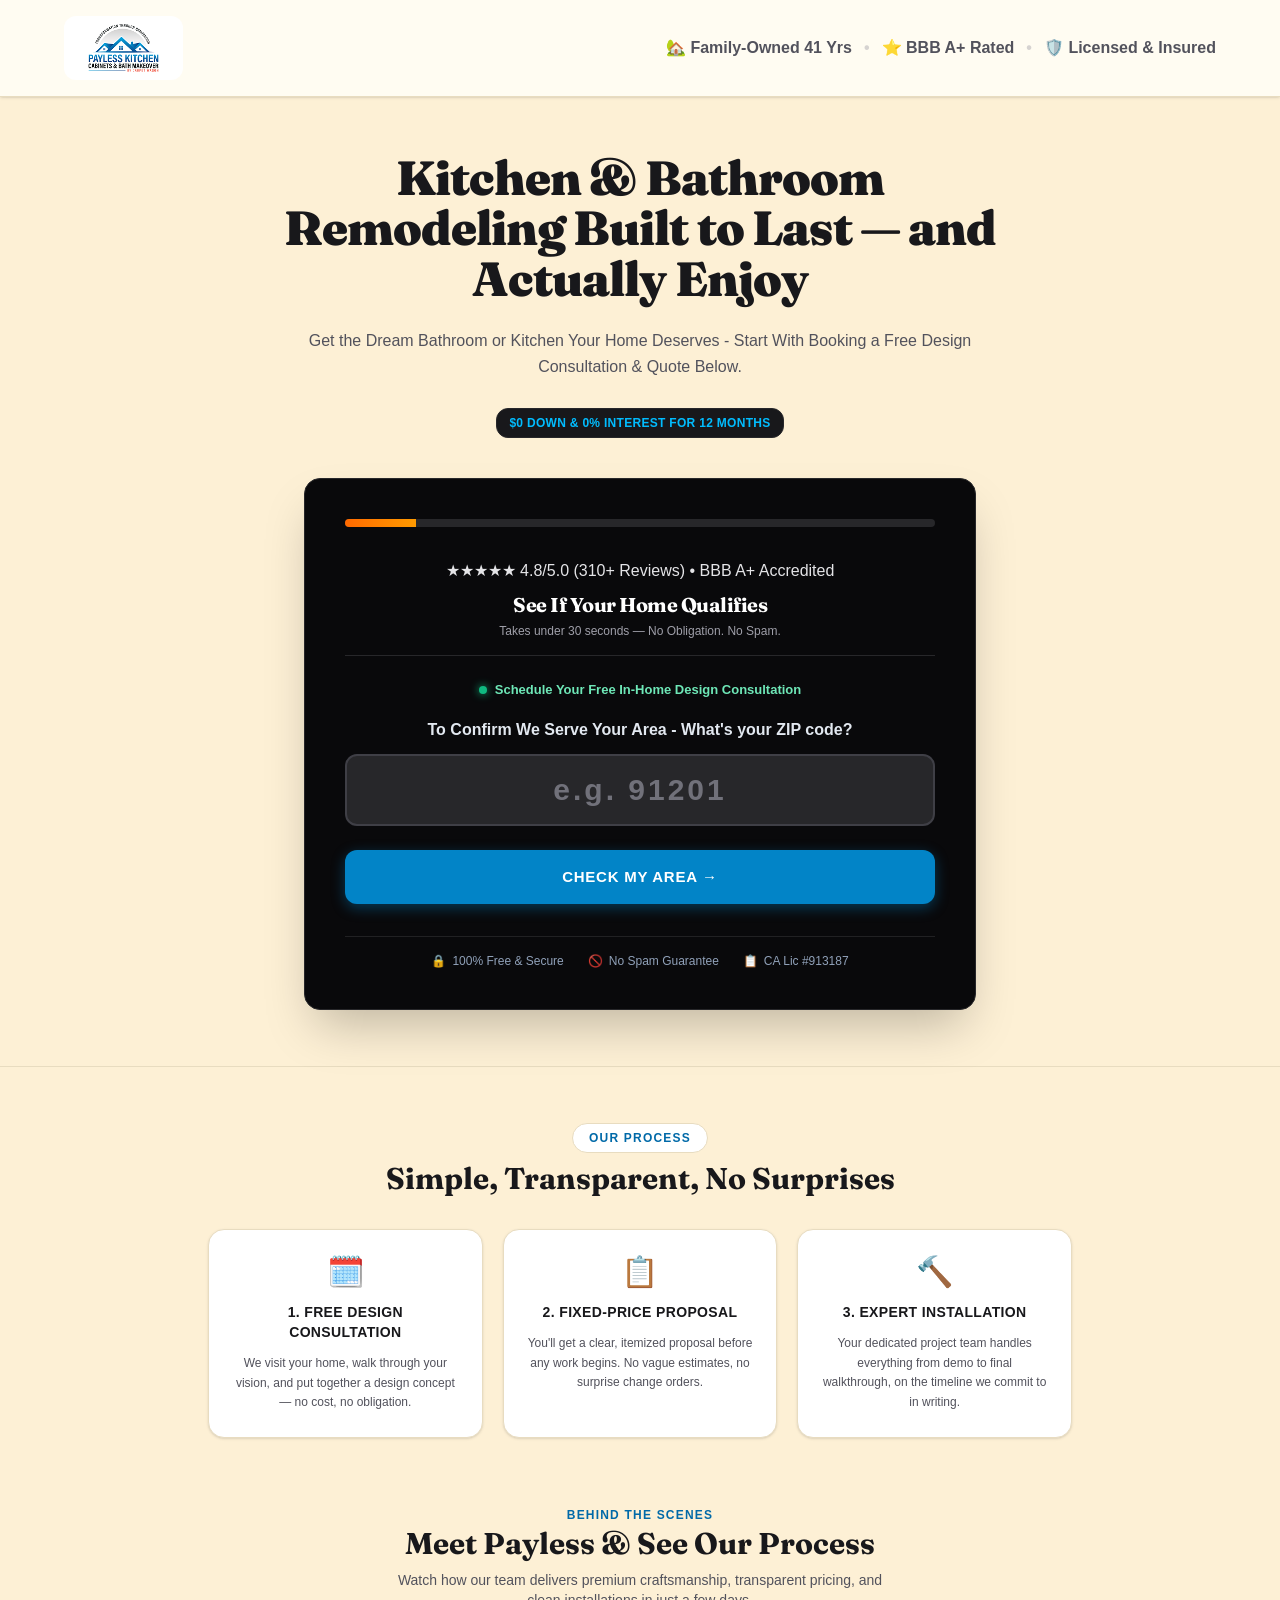
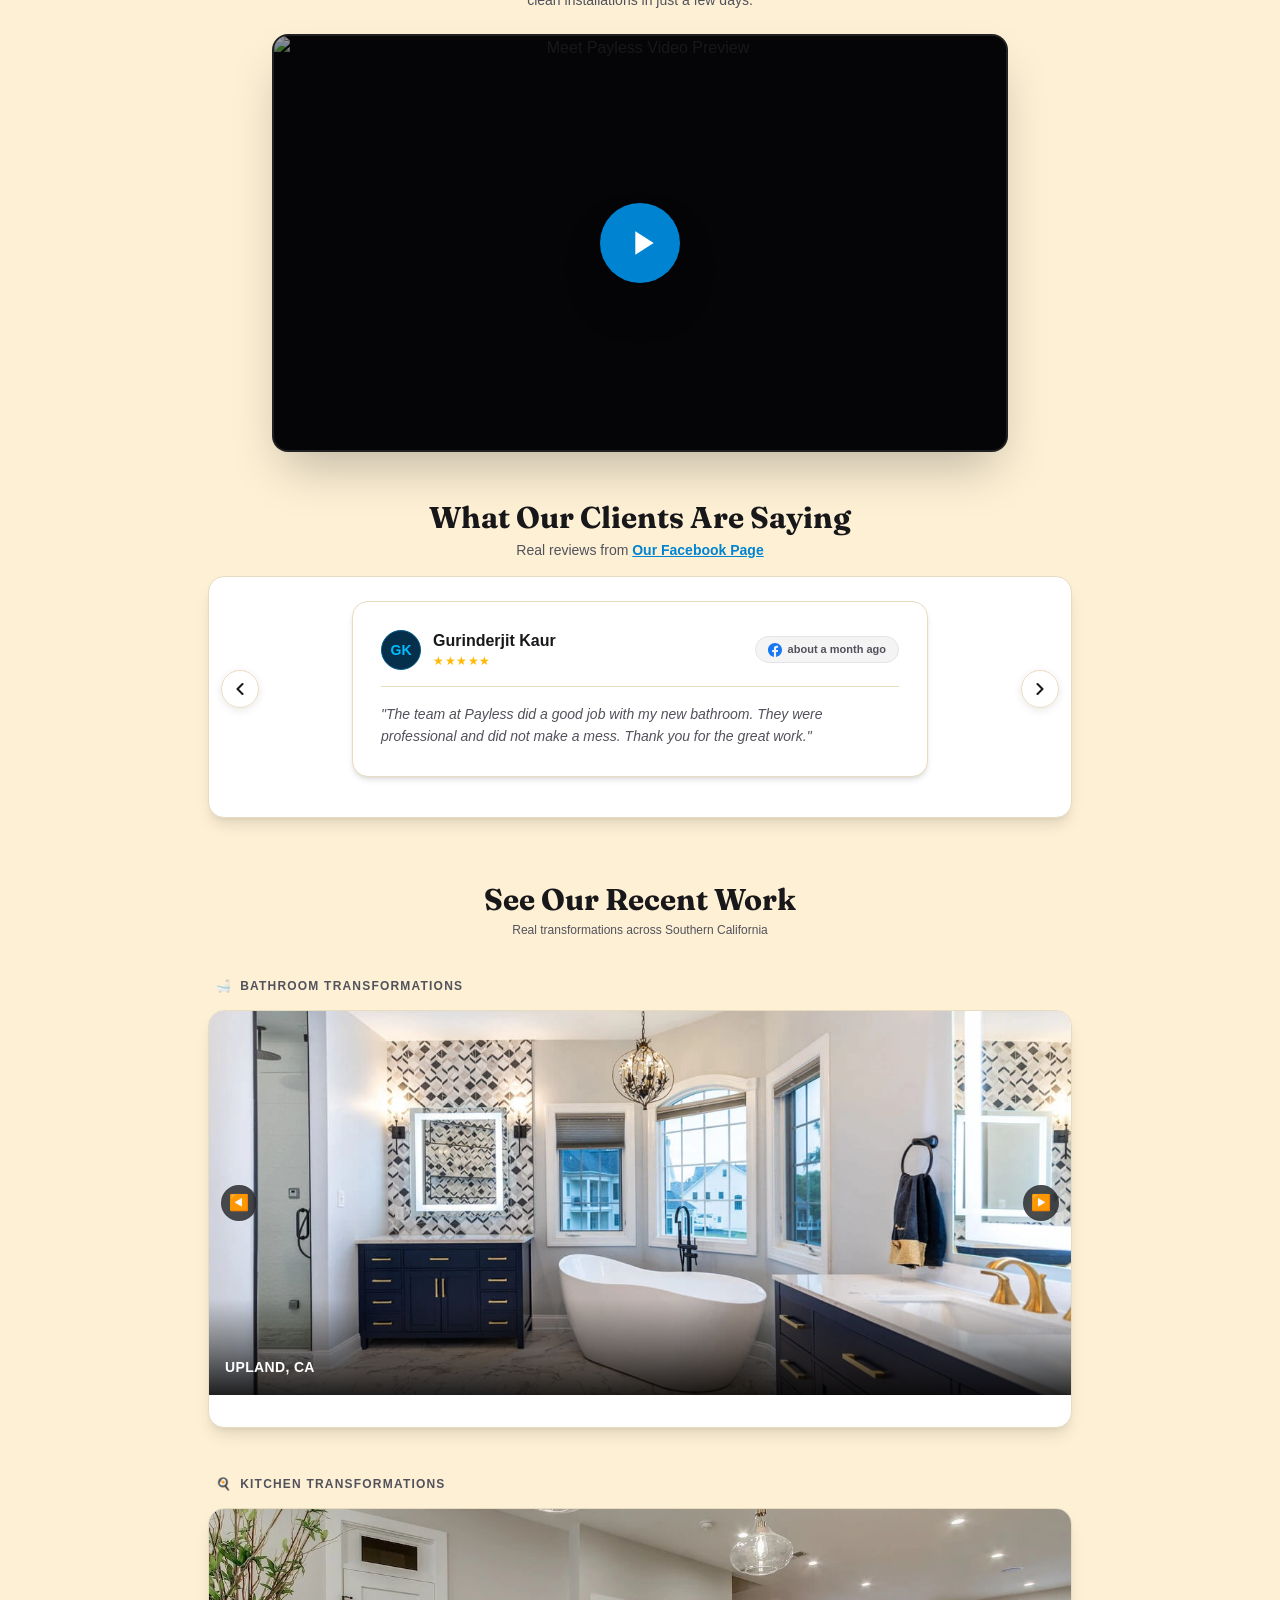
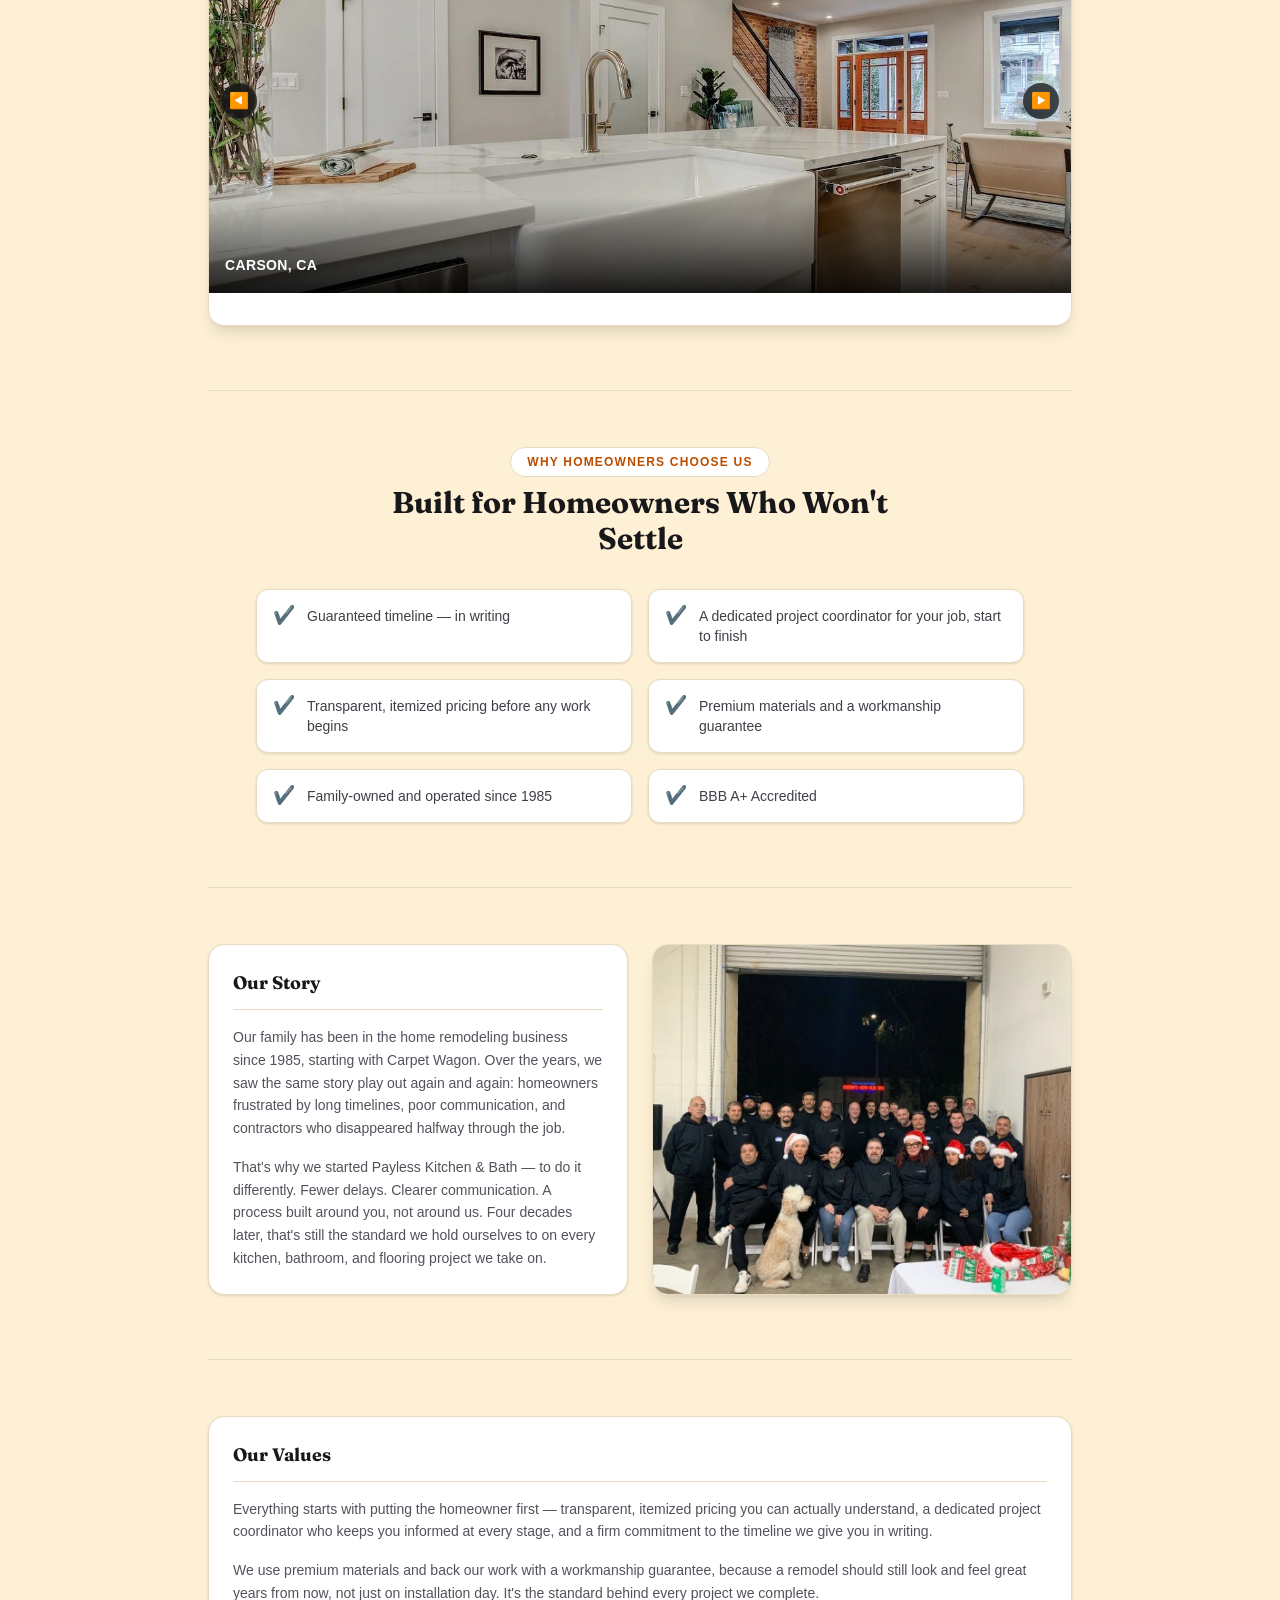
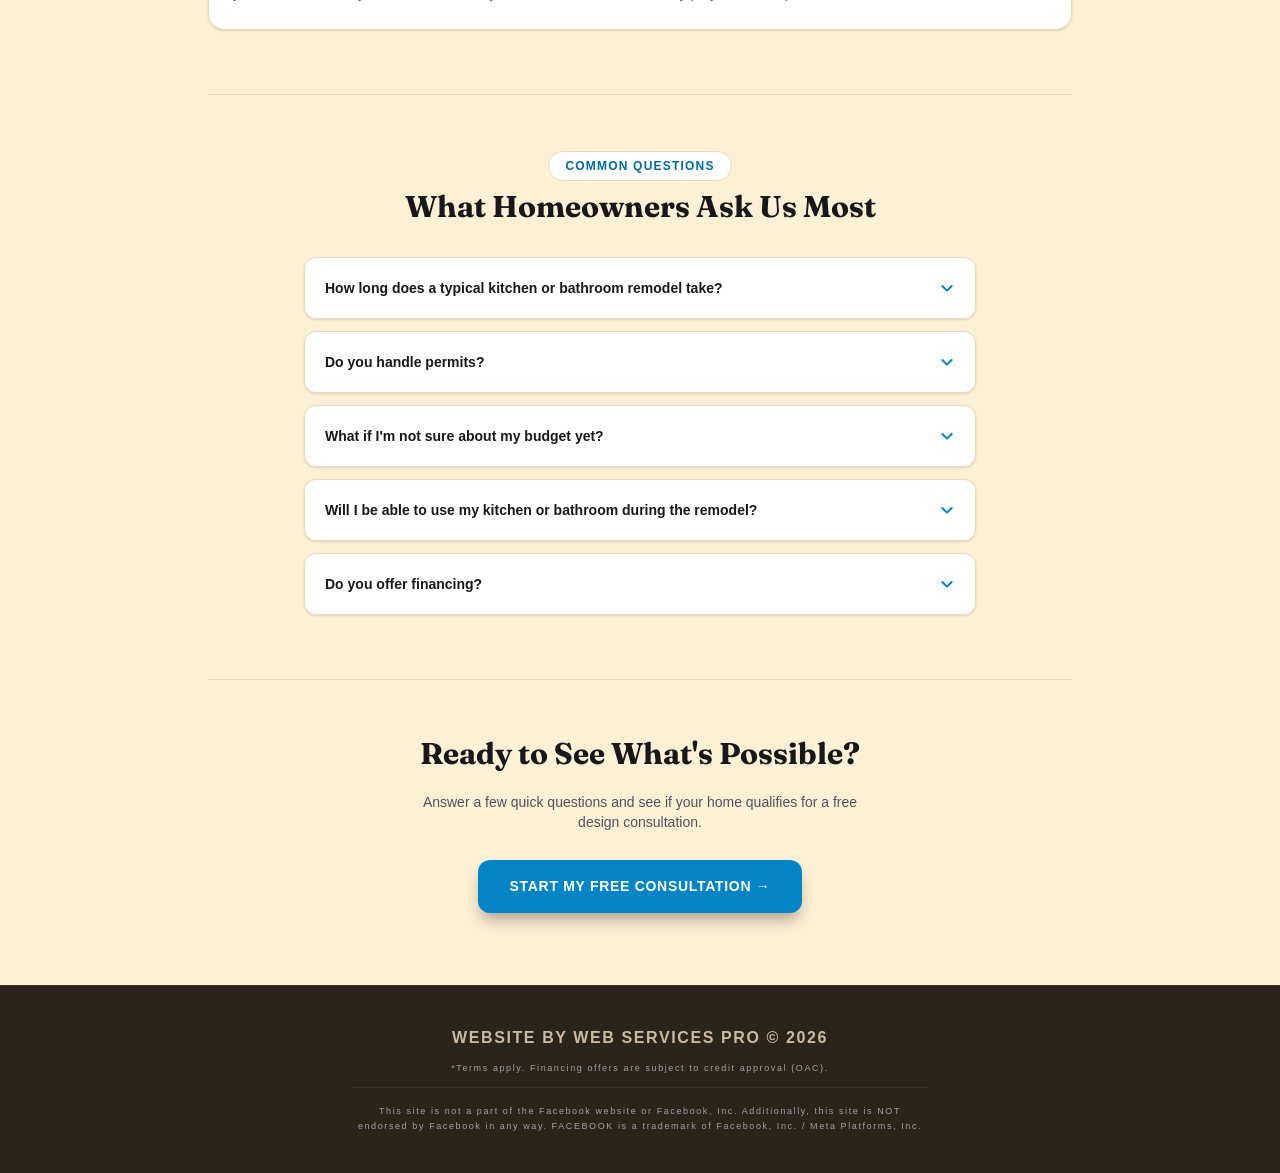
==== index.html @ e1979a6e "Update index.html" ====
<!DOCTYPE html>
<html lang="en">
<head>
  <meta charset="UTF-8">
  <meta name="viewport" content="width=device-width, initial-scale=1.0">
  <title>Free Kitchen & Bath Design Consultation | Payless Kitchens & Baths | Glendale CA</title>
  <meta name="description" content="Free kitchen and bathroom design consultation from Payless Kitchens & Baths — family-owned since 1985, BBB A+ rated. See if your home qualifies.">
  <link rel="preconnect" href="https://fonts.googleapis.com">
  <link rel="preconnect" href="https://fonts.gstatic.com" crossorigin>
  <link href="https://fonts.googleapis.com/css2?family=Fraunces:ital,opsz,wght@0,9..144,400;0,9..144,600;0,9..144,700;0,9..144,900;1,9..144,500&family=Inter:wght@400;500;600;700;800;900&display=swap" rel="stylesheet">
  <link rel="stylesheet" href="tailwind-prod.css">
  <style>
    html { scroll-behavior: smooth; }
    .step { display: none; }
    .step.active { display: block; }
    .option-box { background-color: white; border: 2px solid #e7e5e4; color: #1c1917; }
    .option-box.selected { border-color: #f97316; background-color: #fff7ed; box-shadow: 0 0 0 3px rgba(249, 115, 22, 0.20); }

    #quizCard input, #quizCard select { background-color: #27272a!important; border-color: #3f3f46!important; color: white!important; }
    #quizCard input::placeholder { color: #71717a!important; }
    #quizCard .option-box { background-color: #18181b; border-color: #3f3f46; color: #e4e4e7; }
    #quizCard .option-box.selected { border-color: #f97316; background-color: #431407; box-shadow: 0 0 0 3px rgba(249, 115, 22, 0.25); }
    
    .carousel-slide { display: none !important; position: relative; }
    .carousel-slide.active { display: block !important; animation: fadeIn 0.4s ease; }
    @keyframes fadeIn { from { opacity: 0; } to { opacity: 1; } }
    .carousel-dot { width: 6px; height: 6px; border-radius: 9999px; background-color: rgba(255,255,255,0.25); transition: all 0.25s ease; cursor: pointer; border: none; padding: 0; }
    .carousel-dot.active { background-color: #38bdf8; width: 22px; }

    
    .font-display { font-family: "Fraunces", serif!important; font-optical-sizing: auto; }
    details.faq-item summary { list-style: none; cursor: pointer; }
    details.faq-item summary::-webkit-details-marker { display: none; }

    /* 🛡️ BULLETPROOF BRAND COLOR FALLBACKS - CANNOT FAIL
       These arbitrary-value Tailwind classes (bg-[#FDF0D5] etc.) only work if
       tailwind-prod.css was rebuilt AFTER they were added to this HTML. If that
       build ever goes stale again, these plain-CSS rules guarantee the cream
       theme still renders instead of silently falling back to white. */
    .bg-\[\#FDF0D5\] { background-color: #FDF0D5; }
    .bg-\[\#FFFCF2\] { background-color: #FFFCF2; }
    .border-\[\#E8DCC0\] { border-color: #E8DCC0; }
    .bg-\[\#2B2418\]\/95 { background-color: rgba(43, 36, 24, 0.95); }
    .bg-\[\#2B2418\] { background-color: #2B2418; }
    .border-\[\#3A3226\] { border-color: #3A3226; }
    .text-\[\#C9BBA3\] { color: #C9BBA3; }
  </style>

    <!-- Meta Pixel Code -->
  <script>
   !function(f,b,e,v,n,t,s)
    {if(f.fbq)return;n=f.fbq=function(){n.callMethod?
    n.callMethod.apply(n,arguments):n.queue.push(arguments)};
    if(!f._fbq)f._fbq=n;n.push=n;n.loaded=!0;n.version='2.0';
    n.queue=[];t=b.createElement(e);t.async=!0;
    t.src=v;s=b.getElementsByTagName(e)[0];
    s.parentNode.insertBefore(t,s)}(window, document,'script',
    'https://connect.facebook.net/en_US/fbevents.js');
    fbq('init', '2107981783154445');
    fbq('track', 'PageView');
  </script>
  <noscript><img height="1" width="1" style="display:none"
    src="https://www.facebook.com/tr?id=2107981783154445&ev=PageView&noscript=1"
  /></noscript>
  <!-- End Meta Pixel Code -->
  <meta name="facebook-domain-verification" content="55nwvgkweskk1k5aq3arexhjp3h5e5" />
</head>
<body class="bg-[#FDF0D5] min-h-screen text-zinc-800 font-sans antialiased flex flex-col justify-between selection:bg-orange-500 selection:text-white">
  
  <header class="w-full bg-[#FFFCF2] border-b border-[#E8DCC0] py-2.5 sm:py-4 px-4 sm:px-6 sticky top-0 z-40 shadow-sm">
    <div class="max-w-6xl mx-auto flex flex-col sm:flex-row justify-between items-center gap-2 sm:gap-4">
      <div class="bg-white px-4 py-1.5 sm:px-5 sm:py-2 rounded-xl flex items-center justify-center">
        <img src="PAYLESS-LOGO.png" alt="Payless Kitchens &amp; Baths" class="h-9 sm:h-12 w-auto object-contain" width="180" height="48">
      </div>
      <div class="flex items-center justify-center gap-2 sm:gap-3 text- sm:text- font-bold text-zinc-600">
        <span class="flex items-center gap-1">🏡 Family-Owned 41 Yrs</span>
        <span class="text-stone-300">•</span>
        <span class="flex items-center gap-1">⭐ BBB A+ Rated</span>
        <span class="text-stone-300">•</span>
        <span class="flex items-center gap-1">🛡️ Licensed &amp; Insured</span>
      </div>
    </div>
  </header>

  <section class="w-full bg-[#FDF0D5] py-8 sm:py-14 px-4 border-b border-[#E8DCC0]">
    <!-- Reduced vertical spacing on mobile (space-y-3) -->
    <div class="max-w-4xl mx-auto text-center space-y-3 sm:space-y-6">
      
      <h1 class="font-display text-3xl sm:text-5xl md:text- font-black tracking-[-0.02em] text-zinc-900 max-w-3xl mx-auto leading-[1.05]">
        Kitchen &amp; Bathroom Remodeling Built to Last — and Actually Enjoy
      </h1>

      <!-- Compact Subtext -->
      <p class="text-zinc-600 text-sm sm:text-base max-w-2xl mx-auto leading-relaxed font-medium">
        Get the Dream Bathroom or Kitchen Your Home Deserves - Start With Booking a Free Design Consultation &amp; Quote Below.
      </p>

      <!-- Combined Row for Financing & Star Ratings on Mobile -->
      <div class="flex flex-col sm:flex-row items-center justify-center gap-2 sm:gap-4 pt-1">
        <div class="bg-zinc-900 border border-zinc-800 rounded-xl px-3 py-1.5 text-center">
          <p class="text-sky-400 font-bold text-xs uppercase tracking-wide">$0 Down &amp; 0% Interest for 12 Months</p>
        </div>
      </div>
      
      <div id="quizCard" class="w-full max-w-2xl mx-auto bg-zinc-950 border border-zinc-800 rounded-2xl shadow-2xl p-5 sm:p-10 text-left mt-3 sm:mt-10 relative scroll-mt-24">

        <div class="w-full bg-zinc-800 h-2 rounded-full mb-5 sm:mb-8 overflow-hidden">
          <div id="progressBar" class="bg-gradient-to-r from-orange-500 to-amber-500 h-full w-[12%] transition-all duration-300"></div>
        </div>

        <div id="surveyHeader" class="mb-4 sm:mb-6 border-b border-zinc-800 pb-3 sm:pb-4 text-center">
          <div class="flex items-center justify-center gap-2 mb-2">
            <span class="text-font-bold text-zinc-200">★★★★★ 4.8/5.0 (310+ Reviews) • BBB A+ Accredited</span>
          </div>
          <h2 id="dynamicMainTitle" class="font-display text-lg sm:text-xl font-bold text-white tracking-tight">See If Your Home Qualifies</h2>
          <p id="dynamicSubTitle" class="text-xs text-zinc-400 mt-1">Takes under 30 seconds — No Obligation. No Spam.</p>
        </div>
        
        <!-- STEP 1: Zip Code Check -->
        <div id="step1" class="step active">

          <!-- 🟢 BORDERLESS LOCAL URGENCY (NO GREEN RING) -->
          <div style="display: flex; justify-content: center; margin-bottom: 18px;">
            <div style="display: inline-flex; align-items: center; gap: 8px; color: #6ee7b7; font-size: 13px; font-weight: 600; text-align: center;">
              <span style="display: inline-block; width: 8px; height: 8px; background-color: #10b981; border-radius: 9999px; box-shadow: 0 0 8px #10b981;"></span>
              <span>Schedule Your Free In-Home Design Consultation</span>
            </div>
          </div>

          <label class="block text-base font-bold text-slate-200 mb-3 text-center">To Confirm We Serve Your Area - What's your ZIP code?</label>
          
          <input type="text" id="zip" placeholder="e.g. 91201" class="w-full bg-zinc-950 p-4 border-2 border-zinc-800 rounded-xl text-center text-3xl font-black tracking-widest text-sky-400 focus:outline-none focus:border-sky-500 mb-6 transition" maxlength="5">
          
          <!-- 💙 BULLETPROOF VIBRANT BLUE CTA BUTTON -->
          <button onclick="validateZipRadius()" 
                  style="width: 100%; background-color: #0284c7; color: #ffffff; font-weight: 800; padding: 16px; border-radius: 12px; text-transform: uppercase; letter-spacing: 0.05em; font-size: 15px; border: none; cursor: pointer; box-shadow: 0 4px 14px rgba(2, 132, 199, 0.4); transition: background-color 0.2s ease;"
                  onmouseover="this.style.backgroundColor='#0369a1';" 
                  onmouseout="this.style.backgroundColor='#0284c7;'">
            Check My Area &rarr;
          </button>

        </div>

        <!-- STEP 2: Kitchen vs Bath -->
        <div id="step2" class="step">
          <label class="block text-base font-bold text-slate-200 mb-6 text-center">What are you looking to remodel?</label>
          <div class="grid grid-cols-1 sm:grid-cols-2 gap-4">
            <div onclick="executeProjectBranch('Kitchen Remodel', this)" class="option-box p-6 border-2 border-zinc-800 bg-zinc-950 rounded-xl cursor-pointer text-center hover:border-zinc-700 transition group">
              <div class="text-4xl mb-3 group-hover:scale-105 transition">🍳</div>
              <span class="font-black text-slate-200 block text-base">Kitchen Remodel</span>
            </div>
            <div onclick="executeProjectBranch('Bathroom Remodel', this)" class="option-box p-6 border-2 border-zinc-800 bg-zinc-950 rounded-xl cursor-pointer text-center hover:border-zinc-700 transition group">
              <div class="text-4xl mb-3 group-hover:scale-105 transition">🛁</div>
              <span class="font-black text-slate-200 block text-base">Bathroom Remodel</span>
            </div>
          </div>
        </div>

        <!-- STEP 3: Homeowner Filter -->
        <div id="step3" class="step">
          <label class="block text-base font-bold text-slate-200 mb-6 text-center">Do you own your home?</label>
          <div class="grid grid-cols-1 sm:grid-cols-2 gap-4">
            <div onclick="selectOption('isHomeowner', 'Yes (Homeowner Verified)', this, 4)" class="option-box p-6 border-2 border-zinc-800 bg-zinc-950 rounded-xl cursor-pointer text-center hover:border-zinc-700 transition">
              <div class="text-4xl mb-2">📜</div>
              <span class="font-bold text-slate-200 block text-sm">Yes, I'm the Homeowner</span>
            </div>
            <div onclick="disqualify('Thanks for your interest! Because renovation approval requires authorization from the property owner, we are only able to work directly with homeowners at this time.')" class="option-box p-6 border-2 border-zinc-800 bg-zinc-950 rounded-xl cursor-pointer text-center hover:border-zinc-700 transition">
              <div class="text-4xl mb-2">🏢</div>
              <span class="font-bold text-slate-200 block text-sm">No, I Rent</span>
            </div>
          </div>
        </div>

        <!-- STEP 4: Scope Selection -->
        <div id="step4" class="step">
          <label class="block text-base font-bold text-slate-200 mb-6 text-center">What type of project are you envisioning?</label>

          <div id="bathScopeOptions" class="space-y-3 hidden">
            <div onclick="selectOption('projectScope', 'Tub-to-Shower Conversion', this, 5)" class="option-box p-4 border-2 border-zinc-800 bg-zinc-950 rounded-xl cursor-pointer flex items-center space-x-4 hover:border-zinc-700 transition">
              <div class="text-2xl">🔄</div>
              <div><span class="font-bold text-slate-200 block text-sm">Tub-to-Shower Conversion</span><span class="text-xs text-slate-400">Replace your tub with a walk-in shower</span></div>
            </div>
            <div onclick="selectOption('projectScope', 'Secondary/Guest Bathroom Remodel', this, 5)" class="option-box p-4 border-2 border-zinc-800 bg-zinc-950 rounded-xl cursor-pointer flex items-center space-x-4 hover:border-zinc-700 transition">
              <div class="text-2xl">🚿</div>
              <div><span class="font-bold text-slate-200 block text-sm">Secondary / Guest Bathroom Remodel</span><span class="text-xs text-slate-400">A full refresh — vanity, fixtures, tile, and finishes</span></div>
            </div>
            <div onclick="selectOption('projectScope', 'Luxury Master Bathroom Remodel', this, 5)" class="option-box p-4 border-2 border-zinc-800 bg-zinc-950 rounded-xl cursor-pointer flex items-center space-x-4 hover:border-zinc-700 transition">
              <div class="text-2xl">👑</div>
              <div><span class="font-bold text-slate-200 block text-sm">Luxury Master Bathroom Remodel</span><span class="text-xs text-slate-400">A complete spa-level transformation</span></div>
            </div>
          </div>

          <div id="kitchenScopeOptions" class="space-y-3 hidden">
            <div onclick="selectOption('projectScope', 'Cabinet Refacing', this, 5)" class="option-box p-4 border-2 border-zinc-800 bg-zinc-950 rounded-xl cursor-pointer flex items-center space-x-4 hover:border-zinc-700 transition">
              <div class="text-2xl">🎛️</div>
              <div><span class="font-bold text-slate-200 block text-sm">Cabinet Refacing</span><span class="text-xs text-slate-400">New doors and hardware without full teardown</span></div>
            </div>
            <div onclick="selectOption('projectScope', 'Full Kitchen Remodel', this, 5)" class="option-box p-4 border-2 border-zinc-800 bg-zinc-950 rounded-xl cursor-pointer flex items-center space-x-4 hover:border-zinc-700 transition">
              <div class="text-2xl">🍳</div>
              <div><span class="font-bold text-slate-200 block text-sm">Full Kitchen Remodel</span><span class="text-xs text-slate-400">Cabinets, countertops, backsplash, and layout reimagined</span></div>
            </div>
          </div>
        </div>

        <!-- STEP 5: Timeline -->
        <div id="step5" class="step">
          <label class="block text-base font-bold text-slate-200 mb-6 text-center">When are you hoping to start?</label>
          <div class="space-y-3">
            <div onclick="selectOption('constructionTimeline', 'As Soon As Possible', this, 6)" class="option-box p-4 border-2 border-zinc-800 bg-zinc-950 rounded-xl cursor-pointer flex items-center space-x-3 hover:border-zinc-700 transition">
              <span class="text-xl">⚡</span> <span class="font-bold text-slate-200 text-sm">As Soon As Possible</span>
            </div>
            <div onclick="selectOption('constructionTimeline', 'Within 1-3 Months', this, 6)" class="option-box p-4 border-2 border-zinc-800 bg-zinc-950 rounded-xl cursor-pointer flex items-center space-x-3 hover:border-zinc-700 transition">
              <span class="text-xl">📅</span> <span class="font-bold text-slate-200 text-sm">Within 1–3 Months</span>
            </div>
            <div onclick="selectOption('constructionTimeline', 'Just Exploring For Now', this, 6)" class="option-box p-4 border-2 border-zinc-800 bg-zinc-950 rounded-xl cursor-pointer flex items-center space-x-3 hover:border-zinc-700 transition">
              <span class="text-xl">🔍</span> <span class="font-bold text-slate-200 text-sm">Just Exploring for Now</span>
            </div>
          </div>
        </div>

        <!-- STEP 6: Contact Info (LEAD CAPTURED HERE) -->
        <div id="step6" class="step">
          <label class="block text-base font-bold text-slate-200 mb-2 text-center">Enter your details</label>
          <p class="text-xs text-slate-400 text-center mb-5">No spam, ever. Your privacy is protected.</p>
          <div class="space-y-3">
            <div class="grid grid-cols-2 gap-3">
              <input type="text" id="firstname" placeholder="First Name" class="w-full bg-zinc-950 p-3.5 border-2 border-zinc-800 rounded-xl text-white focus:outline-none focus:border-sky-500 font-medium text-sm">
              <input type="text" id="lastname" placeholder="Last Name" class="w-full bg-zinc-950 p-3.5 border-2 border-zinc-800 rounded-xl text-white focus:outline-none focus:border-sky-500 font-medium text-sm">
            </div>
            <input type="tel" id="phone" placeholder="Mobile Phone (e.g. 818-759-3334)" class="w-full bg-zinc-950 p-3.5 border-2 border-zinc-800 rounded-xl text-white focus:outline-none focus:border-sky-500 font-medium text-sm">
            <input type="email" id="email" placeholder="Email Address" class="w-full bg-zinc-950 p-3.5 border-2 border-zinc-800 rounded-xl text-white focus:outline-none focus:border-sky-500 font-medium text-sm">
            <input type="text" id="address" placeholder="Street Address" class="w-full bg-zinc-950 p-3.5 border-2 border-zinc-800 rounded-xl text-white focus:outline-none focus:border-sky-500 font-medium text-sm">
            <input type="text" id="city" placeholder="City" class="w-full bg-zinc-950 p-3.5 border-2 border-zinc-800 rounded-xl text-white focus:outline-none focus:border-sky-500 font-medium text-sm">

            <button onclick="saveLeadAndAdvanceToCalendar()" 
                    id="leadBtn" 
                    style="width: 100%; background-color: #0284c7; color: #ffffff; font-weight: 800; padding: 16px; border-radius: 12px; text-transform: uppercase; letter-spacing: 0.05em; font-size: 14px; border: none; cursor: pointer; box-shadow: 0 4px 14px rgba(2, 132, 199, 0.4); transition: background-color 0.2s ease; margin-top: 8px;"
                    onmouseover="this.style.backgroundColor='#0369a1';" 
                    onmouseout="this.style.backgroundColor='#0284c7;'">
              Continue to Preferred Date &amp; Time &rarr;
            </button>
          </div>
        </div>

        <!-- STEP 7: Preferred Date/Time -->
        <div id="step7" class="step">
          <label class="block text-base font-bold text-slate-200 mb-4 text-center">Choose a Preferred Time for Your Free Consultation</label>
          <div class="space-y-4">
            <div>
              <label class="text-[10px] font-black text-slate-400 block mb-1 uppercase tracking-widest">Preferred Date</label>
              <input type="date" id="appointment_date" class="w-full bg-zinc-950 p-3.5 border-2 border-zinc-800 rounded-xl font-bold text-white focus:outline-none focus:border-sky-500">
            </div>
            <div>
              <label class="text-[10px] font-black text-slate-400 block mb-1 uppercase tracking-widest">Preferred Time</label>
              <select id="appointment_time" class="w-full bg-zinc-950 p-3.5 border-2 border-zinc-800 rounded-xl font-bold text-slate-200 focus:outline-none focus:border-sky-500">
                <option value="10:00am">Morning: 10:00 AM – 11:00 AM</option>
                <option value="02:00pm">Afternoon: 2:00 PM – 3:00 PM</option>
                <option value="06:00pm">Evening: 6:00 PM – 7:00 PM</option>
              </select>
            </div>

            <p class="text-[10px] text-slate-500 leading-normal text-justify px-1 py-1.5 font-medium">
              By clicking below, you provide express written consent for Payless Kitchens &amp; Baths to contact you by phone call or automated SMS text message about your project. <span class="text-slate-300 font-semibold">Your information is encrypted and will never be shared or sold.</span> Message and data rates may apply. Reply STOP to opt out.
            </p>

            <button onclick="triggerSmsOtpPipeline()" 
                    id="smsBtn" 
                    style="width: 100%; background-color: #0284c7; color: #ffffff; font-weight: 800; padding: 16px; border-radius: 12px; text-transform: uppercase; letter-spacing: 0.05em; font-size: 14px; border: none; cursor: pointer; box-shadow: 0 4px 14px rgba(2, 132, 199, 0.4); transition: background-color 0.2s ease;"
                    onmouseover="this.style.backgroundColor='#0369a1';" 
                    onmouseout="this.style.backgroundColor='#0284c7;'">
              Proceed To Confirm Your Appointment Slot &rarr;
            </button>
          </div>
        </div>

        <!-- STEP 8: Verification Code Pin Input -->
        <div id="step8" class="step text-center">
          <div class="text-4xl mb-2">🔒</div>
          <label class="block text-base font-bold text-slate-100 mb-1">Enter Your Verification Code</label>
          <p class="text-xs text-slate-400 max-w-sm mx-auto mb-6">We just texted a 6-digit code to your phone. Enter it below to confirm your appointment.</p>
          <input type="text" id="otp_input" placeholder="000000" class="w-full max-w-xs bg-zinc-950 p-4 border-2 border-zinc-800 rounded-xl text-center text-4xl font-black tracking-widest text-sky-400 focus:outline-none focus:border-sky-500 mb-6" maxlength="6">
          <button onclick="verifyTokenAndSubmit()" id="verifyBtn" class="w-full bg-emerald-600 hover:bg-emerald-500 text-white font-bold p-4 rounded-xl transition shadow-lg uppercase text-xs tracking-wider">Confirm Appointment</button>
        </div>

        <!-- DISQUALIFIED SCREEN -->
        <div id="disqualified" class="step text-center py-6">
          <div class="text-5xl mb-4">🙏</div>
          <h2 class="font-display text-lg font-bold text-red-400 mb-2">Thanks for Your Interest</h2>
          <p id="disqualify_reason" class="text-slate-300 text-xs leading-relaxed max-w-sm mx-auto"></p>
        </div>

        <!-- SUCCESS SCREEN -->
        <div id="success" class="step text-center py-6">
          <div class="text-5xl mb-4">🎉</div>
          <h2 class="font-display text-xl font-bold text-emerald-400 mb-2">Your Consultation is Confirmed!</h2>
          <p class="text-slate-300 text-xs max-w-sm mx-auto leading-relaxed">We've got everything we need. A member of our design team will call you within 24 hours to confirm the details and answer any questions before your visit. We're looking forward to meeting with you!</p>
        </div>

        <!-- ========================================== -->
        <!-- 🛡️ INSERT MICRO-TRUST BAR HERE -->
        <!-- ========================================== -->
        <div id="quizTrustBar" class="mt-8 pt-4 border-t border-zinc-800/80 flex flex-wrap items-center justify-center gap-3 sm:gap-6 text-[11px] sm:text-xs text-slate-400 font-medium text-center">
          <span class="inline-flex items-center gap-1.5">
            <span class="text-sky-400">🔒</span> 100% Free &amp; Secure
          </span>
          <span class="inline-flex items-center gap-1.5">
            <span class="text-emerald-400">🚫</span> No Spam Guarantee
          </span>
          <span class="inline-flex items-center gap-1.5">
            <span class="text-amber-400">📋</span> CA Lic #913187
          </span>
        </div>
        
      </div>
    </div>
  </section>

  <div id="recaptcha-container"></div>

  <main class="max-w-4xl mx-auto px-4 py-14 w-full space-y-16">
    <section class="space-y-8">
      <div class="text-center space-y-2">
        <span class="bg-white border border-[#E8DCC0] text-sky-700 text-xs font-black uppercase tracking-widest px-4 py-1.5 rounded-full inline-block">Our Process</span>
        <h2 class="font-display text-2xl sm:text-3xl font-bold text-zinc-900">Simple, Transparent, No Surprises</h2>
      </div>
      <div class="grid grid-cols-1 sm:grid-cols-3 gap-5">
        <div class="bg-white border border-[#E8DCC0] rounded-2xl p-6 text-center space-y-3 shadow-sm">
          <div class="text-3xl">🗓️</div>
          <h3 class="font-black text-zinc-900 text-sm uppercase tracking-wide">1. Free Design Consultation</h3>
          <p class="text-xs text-zinc-600 leading-relaxed">We visit your home, walk through your vision, and put together a design concept — no cost, no obligation.</p>
        </div>
        <div class="bg-white border border-[#E8DCC0] rounded-2xl p-6 text-center space-y-3 shadow-sm">
          <div class="text-3xl">📋</div>
          <h3 class="font-black text-zinc-900 text-sm uppercase tracking-wide">2. Fixed-Price Proposal</h3>
          <p class="text-xs text-zinc-600 leading-relaxed">You'll get a clear, itemized proposal before any work begins. No vague estimates, no surprise change orders.</p>
        </div>
        <div class="bg-white border border-[#E8DCC0] rounded-2xl p-6 text-center space-y-3 shadow-sm">
          <div class="text-3xl">🔨</div>
          <h3 class="font-black text-zinc-900 text-sm uppercase tracking-wide">3. Expert Installation</h3>
          <p class="text-xs text-zinc-600 leading-relaxed">Your dedicated project team handles everything from demo to final walkthrough, on the timeline we commit to in writing.</p>
        </div>
      </div>
    </section>

    <!-- 🎬 LITE YOUTUBE FACADE (FASTEST LOAD) -->
    <section class="max-w-3xl mx-auto my-12 px-4 text-center">
      <div class="mb-6 space-y-2">
        <span class="text-sky-700 font-bold text-xs uppercase tracking-widest">Behind The Scenes</span>
        <h2 class="font-display text-2xl sm:text-3xl font-bold text-zinc-900">Meet Payless &amp; See Our Process</h2>
        <p class="text-zinc-600 text-xs sm:text-sm max-w-lg mx-auto">
          Watch how our team delivers premium craftsmanship, transparent pricing, and clean installations in just a few days.
        </p>
      </div>

      <!-- Facade Container -->
      <div id="videoContainer" class="relative w-full rounded-2xl overflow-hidden border-2 border-zinc-800/80 shadow-2xl bg-zinc-950 cursor-pointer group" style="padding-top: 56.25%;" onclick="loadYouTubeIframe()">
        <!-- High-res YouTube Cover Image -->
        <img id="videoPoster" 
             src="https://img.youtube.com/vi/SPNBU9r_mnQ/hqdefault.jpg"
             alt="Meet Payless Video Preview" 
             loading="lazy" 
             class="absolute top-0 left-0 w-full h-full object-cover group-hover:scale-105 transition duration-300">
        
        <!-- Custom Animated Play Button -->
        <div class="absolute inset-0 flex items-center justify-center bg-black/40 group-hover:bg-black/20 transition">
          <div class="w-16 h-16 sm:w-20 sm:h-20 bg-sky-600 group-hover:bg-sky-500 text-white rounded-full flex items-center justify-center shadow-2xl transition transform group-hover:scale-110">
            <svg class="w-8 h-8 sm:w-10 sm:h-10 fill-current translate-x-0.5" viewBox="0 0 24 24">
              <path d="M8 5v14l11-7z"/>
            </svg>
          </div>
        </div>
      </div>
    </section>

    <!-- Tiny script to insert iframe ONLY on click -->
    <script>
      function loadYouTubeIframe() {
        const container = document.getElementById('videoContainer');
        container.innerHTML = `<iframe class="absolute top-0 left-0 w-full h-full" src="https://www.youtube-nocookie.com/embed/SPNBU9r_mnQ?autoplay=1&rel=0&modestbranding=1" title="Meet Payless" frameborder="0" allow="accelerometer; autoplay; clipboard-write; encrypted-media; gyroscope; picture-in-picture" allowfullscreen></iframe>`;
      }
    </script>
    
    <section class="space-y-4">
      <div class="text-center">
        <h2 class="font-display text-2xl sm:text-3xl font-bold text-zinc-900">What Our Clients Are Saying</h2>
        <p class="text-xs sm:text-sm text-zinc-600 mt-1">
          Real reviews from <a href="https://www.facebook.com/PaylessBathMakeover/reviews/" target="_blank" rel="noopener noreferrer" class="text-sky-600 underline hover:text-sky-700 font-semibold transition">Our Facebook Page</a>
        </p>
      </div>

      <div id="fbCarousel" class="relative rounded-2xl border border-[#E8DCC0] bg-white shadow-lg overflow-hidden">
        <div class="relative py-6 px-12 sm:px-16">
          
          <!-- LEFT ARROW BUTTON (Hardcoded Inline Styles - Cannot Fail) -->
          <button onclick="moveCarousel('fbCarousel', -1)" aria-label="Previous review" style="position: absolute; top: 50%; left: 12px; transform: translateY(-50%); z-index: 30; width: 38px; height: 38px; background-color: rgba(255, 255, 255, 0.95); color: #1c1917; border: 1px solid #E8DCC0; border-radius: 9999px; display: flex; align-items: center; justify-content: center; cursor: pointer; box-shadow: 0 2px 8px rgba(28,25,23,0.10);">
            <svg width="20" height="20" viewBox="0 0 24 24" fill="none" stroke="currentColor" stroke-width="2.5" stroke-linecap="round" stroke-linejoin="round"><polyline points="15 18 9 12 15 6"></polyline></svg>
          </button>

          <!-- RIGHT ARROW BUTTON (Hardcoded Inline Styles - Cannot Fail) -->
          <button onclick="moveCarousel('fbCarousel', 1)" aria-label="Next review" style="position: absolute; top: 50%; right: 12px; transform: translateY(-50%); z-index: 30; width: 38px; height: 38px; background-color: rgba(255, 255, 255, 0.95); color: #1c1917; border: 1px solid #E8DCC0; border-radius: 9999px; display: flex; align-items: center; justify-content: center; cursor: pointer; box-shadow: 0 2px 8px rgba(28,25,23,0.10);">
            <svg width="20" height="20" viewBox="0 0 24 24" fill="none" stroke="currentColor" stroke-width="2.5" stroke-linecap="round" stroke-linejoin="round"><polyline points="9 18 15 12 9 6"></polyline></svg>
          </button>

          <div class="flex items-center justify-center">
            
            <!-- REVIEW 1: Gurinderjit Kaur -->
            <div class="carousel-slide active w-full max-w-xl mx-auto">
              <div class="bg-white border border-[#E8DCC0] rounded-2xl p-6 sm:p-7 text-left space-y-4 shadow-md">
                <div class="flex items-center justify-between gap-3 border-b border-[#E8DCC0] pb-4">
                  <div class="flex items-center space-x-3">
                    <div class="w-10 h-10 rounded-full bg-sky-950 text-sky-400 font-black flex items-center justify-center border border-sky-800 text-sm flex-shrink-0">GK</div>
                    <div>
                      <h4 class="font-bold text-zinc-900 text-base leading-tight">Gurinderjit Kaur</h4>
                      <div class="text-amber-400 text-xs mt-0.5 tracking-wider">★★★★★</div>
                    </div>
                  </div>
                  <div class="flex items-center gap-1.5 bg-zinc-100 border border-zinc-200 text-zinc-600 px-3 py-1 rounded-full text-[11px] font-semibold flex-shrink-0">
                    <svg width="14" height="14" viewBox="0 0 24 24" fill="#1877F2"><path d="M24 12.073c0-6.627-5.373-12-12-12s-12 5.373-12 12c0 5.99 4.388 10.954 10.125 11.854v-8.385H7.078v-3.47h3.047V9.43c0-3.007 1.792-4.669 4.533-4.669 1.312 0 2.686.235 2.686.235v2.953H15.83c-1.491 0-1.956.925-1.956 1.874v2.25h3.328l-.532 3.47h-2.796v8.385C19.612 23.027 24 18.062 24 12.073z"/></svg>
                    <span>about a month ago</span>
                  </div>
                </div>
                <p class="text-sm text-zinc-600 leading-relaxed italic">
                  "The team at Payless did a good job with my new bathroom. They were professional and did not make a mess. Thank you for the great work."
                </p>
              </div>
            </div>

            <!-- REVIEW 2: Ellen Ross Higgins -->
            <div class="carousel-slide w-full max-w-xl mx-auto">
              <div class="bg-white border border-[#E8DCC0] rounded-2xl p-6 sm:p-7 text-left space-y-4 shadow-md">
                <div class="flex items-center justify-between gap-3 border-b border-[#E8DCC0] pb-4">
                  <div class="flex items-center space-x-3">
                    <div class="w-10 h-10 rounded-full bg-emerald-950 text-emerald-400 font-black flex items-center justify-center border border-emerald-800 text-sm flex-shrink-0">EH</div>
                    <div>
                      <h4 class="font-bold text-zinc-900 text-base leading-tight">Ellen Ross Higgins</h4>
                      <div class="text-amber-400 text-xs mt-0.5 tracking-wider">★★★★★</div>
                    </div>
                  </div>
                  <div class="flex items-center gap-1.5 bg-zinc-100 border border-zinc-200 text-zinc-600 px-3 py-1 rounded-full text-[11px] font-semibold flex-shrink-0">
                    <svg width="14" height="14" viewBox="0 0 24 24" fill="#1877F2"><path d="M24 12.073c0-6.627-5.373-12-12-12s-12 5.373-12 12c0 5.99 4.388 10.954 10.125 11.854v-8.385H7.078v-3.47h3.047V9.43c0-3.007 1.792-4.669 4.533-4.669 1.312 0 2.686.235 2.686.235v2.953H15.83c-1.491 0-1.956.925-1.956 1.874v2.25h3.328l-.532 3.47h-2.796v8.385C19.612 23.027 24 18.062 24 12.073z"/></svg>
                    <span>about 3 months ago</span>
                  </div>
                </div>
                <p class="text-sm text-zinc-600 leading-relaxed italic">
                  "Great job and cleaned up well. Found them a few years ago and decided to make contact once again"
                </p>
              </div>
            </div>

            <!-- REVIEW 3: Quentin James Brown -->
            <div class="carousel-slide w-full max-w-xl mx-auto">
              <div class="bg-white border border-[#E8DCC0] rounded-2xl p-6 sm:p-7 text-left space-y-4 shadow-md">
                <div class="flex items-center justify-between gap-3 border-b border-[#E8DCC0] pb-4">
                  <div class="flex items-center space-x-3">
                    <div class="w-10 h-10 rounded-full bg-purple-950 text-purple-400 font-black flex items-center justify-center border border-purple-800 text-sm flex-shrink-0">QB</div>
                    <div>
                      <h4 class="font-bold text-zinc-900 text-base leading-tight">Quentin James Brown</h4>
                      <div class="text-amber-400 text-xs mt-0.5 tracking-wider">★★★★★</div>
                    </div>
                  </div>
                  <div class="flex items-center gap-1.5 bg-zinc-100 border border-zinc-200 text-zinc-600 px-3 py-1 rounded-full text-[11px] font-semibold flex-shrink-0">
                    <svg width="14" height="14" viewBox="0 0 24 24" fill="#1877F2"><path d="M24 12.073c0-6.627-5.373-12-12-12s-12 5.373-12 12c0 5.99 4.388 10.954 10.125 11.854v-8.385H7.078v-3.47h3.047V9.43c0-3.007 1.792-4.669 4.533-4.669 1.312 0 2.686.235 2.686.235v2.953H15.83c-1.491 0-1.956.925-1.956 1.874v2.25h3.328l-.532 3.47h-2.796v8.385C19.612 23.027 24 18.062 24 12.073z"/></svg>
                    <span>about 4 months ago</span>
                  </div>
                </div>
                <p class="text-sm text-zinc-600 leading-relaxed italic">
                  "Could not be more satisfied with my beautiful Payless bathroom makeover. I enjoyed working with their people, from the professional sales person, to the project coordinator, the measurement guy, the design specialist, and finally the very professional and skilled installer. I especially appreciated that it was fast. My project took only one day plus a bit of the next morning."
                </p>
              </div>
            </div>

            <!-- REVIEW 4: Christine Romero -->
            <div class="carousel-slide w-full max-w-xl mx-auto">
              <div class="bg-white border border-[#E8DCC0] rounded-2xl p-6 sm:p-7 text-left space-y-4 shadow-md">
                <div class="flex items-center justify-between gap-3 border-b border-[#E8DCC0] pb-4">
                  <div class="flex items-center space-x-3">
                    <div class="w-10 h-10 rounded-full bg-indigo-950 text-indigo-400 font-black flex items-center justify-center border border-indigo-800 text-sm flex-shrink-0">CR</div>
                    <div>
                      <h4 class="font-bold text-zinc-900 text-base leading-tight">Christine Romero</h4>
                      <div class="text-amber-400 text-xs mt-0.5 tracking-wider">★★★★★</div>
                    </div>
                  </div>
                  <div class="flex items-center gap-1.5 bg-zinc-100 border border-zinc-200 text-zinc-600 px-3 py-1 rounded-full text-[11px] font-semibold flex-shrink-0">
                    <svg width="14" height="14" viewBox="0 0 24 24" fill="#1877F2"><path d="M24 12.073c0-6.627-5.373-12-12-12s-12 5.373-12 12c0 5.99 4.388 10.954 10.125 11.854v-8.385H7.078v-3.47h3.047V9.43c0-3.007 1.792-4.669 4.533-4.669 1.312 0 2.686.235 2.686.235v2.953H15.83c-1.491 0-1.956.925-1.956 1.874v2.25h3.328l-.532 3.47h-2.796v8.385C19.612 23.027 24 18.062 24 12.073z"/></svg>
                    <span>about 4 months ago</span>
                  </div>
                </div>
                <p class="text-sm text-zinc-600 leading-relaxed italic">
                  "This is our 2nd bathroom we have done with The company. They did an excellent job from our project manager Carlos to our contractor Daniel and his team. Always on time very polite and finished our full bathroom renovation. They made sure all areas were cleaned each day when they left. So if you need a bathroom remodel check them out."
                </p>
              </div>
            </div>

            <!-- REVIEW 5: Harold Anderson -->
            <div class="carousel-slide w-full max-w-xl mx-auto">
              <div class="bg-white border border-[#E8DCC0] rounded-2xl p-6 sm:p-7 text-left space-y-4 shadow-md">
                <div class="flex items-center justify-between gap-3 border-b border-[#E8DCC0] pb-4">
                  <div class="flex items-center space-x-3">
                    <div class="w-10 h-10 rounded-full bg-sky-950 text-sky-400 font-black flex items-center justify-center border border-sky-800 text-sm flex-shrink-0">HA</div>
                    <div>
                      <h4 class="font-bold text-zinc-900 text-base leading-tight">Harold Anderson</h4>
                      <div class="text-amber-400 text-xs mt-0.5 tracking-wider">★★★★★</div>
                    </div>
                  </div>
                  <div class="flex items-center gap-1.5 bg-zinc-100 border border-zinc-200 text-zinc-600 px-3 py-1 rounded-full text-[11px] font-semibold flex-shrink-0">
                    <svg width="14" height="14" viewBox="0 0 24 24" fill="#1877F2"><path d="M24 12.073c0-6.627-5.373-12-12-12s-12 5.373-12 12c0 5.99 4.388 10.954 10.125 11.854v-8.385H7.078v-3.47h3.047V9.43c0-3.007 1.792-4.669 4.533-4.669 1.312 0 2.686.235 2.686.235v2.953H15.83c-1.491 0-1.956.925-1.956 1.874v2.25h3.328l-.532 3.47h-2.796v8.385C19.612 23.027 24 18.062 24 12.073z"/></svg>
                    <span>about 5 months ago</span>
                  </div>
                </div>
                <p class="text-sm text-zinc-600 leading-relaxed italic">
                  "Payless did a wonderful job on our bathroom remodel! So happy with it! From finding them at the VictorvilleCa home show till the total completion they have been awesome! Great price, great product and wonderful staff. Chery did a great job working with us on our time schedule and very friendly. Victor and Victor Jr did a wonderful job updating our Bath. They were very professional, did a great job and cleaned up afterwards! Looking forward to having them do another bathroom for us. Thank you Payless!"
                </p>
              </div>
            </div>

            <!-- REVIEW 6: Daphne Quezada -->
            <div class="carousel-slide w-full max-w-xl mx-auto">
              <div class="bg-white border border-[#E8DCC0] rounded-2xl p-6 sm:p-7 text-left space-y-4 shadow-md">
                <div class="flex items-center justify-between gap-3 border-b border-[#E8DCC0] pb-4">
                  <div class="flex items-center space-x-3">
                    <div class="w-10 h-10 rounded-full bg-rose-950 text-rose-400 font-black flex items-center justify-center border border-rose-800 text-sm flex-shrink-0">DQ</div>
                    <div>
                      <h4 class="font-bold text-zinc-900 text-base leading-tight">Daphne Quezada</h4>
                      <div class="text-amber-400 text-xs mt-0.5 tracking-wider">★★★★★</div>
                    </div>
                  </div>
                  <div class="flex items-center gap-1.5 bg-zinc-100 border border-zinc-200 text-zinc-600 px-3 py-1 rounded-full text-[11px] font-semibold flex-shrink-0">
                    <svg width="14" height="14" viewBox="0 0 24 24" fill="#1877F2"><path d="M24 12.073c0-6.627-5.373-12-12-12s-12 5.373-12 12c0 5.99 4.388 10.954 10.125 11.854v-8.385H7.078v-3.47h3.047V9.43c0-3.007 1.792-4.669 4.533-4.669 1.312 0 2.686.235 2.686.235v2.953H15.83c-1.491 0-1.956.925-1.956 1.874v2.25h3.328l-.532 3.47h-2.796v8.385C19.612 23.027 24 18.062 24 12.073z"/></svg>
                    <span>about 6 months ago</span>
                  </div>
                </div>
                <p class="text-sm text-zinc-600 leading-relaxed italic">
                  "We have been living in La Puente for over 60 years. we needed a bath remodel and decided to go with Payless. Thank you Aldi and all of our installers for amazing work. Now my family enjoys the walk in shower and the spa shower system."
                </p>
              </div>
            </div>

            <!-- REVIEW 7: Diane Moon -->
            <div class="carousel-slide w-full max-w-xl mx-auto">
              <div class="bg-white border border-[#E8DCC0] rounded-2xl p-6 sm:p-7 text-left space-y-4 shadow-md">
                <div class="flex items-center justify-between gap-3 border-b border-[#E8DCC0] pb-4">
                  <div class="flex items-center space-x-3">
                    <div class="w-10 h-10 rounded-full bg-amber-950 text-amber-400 font-black flex items-center justify-center border border-amber-800 text-sm flex-shrink-0">DM</div>
                    <div>
                      <h4 class="font-bold text-zinc-900 text-base leading-tight">Diane Moon</h4>
                      <div class="text-amber-400 text-xs mt-0.5 tracking-wider">★★★★★</div>
                    </div>
                  </div>
                  <div class="flex items-center gap-1.5 bg-zinc-100 border border-zinc-200 text-zinc-600 px-3 py-1 rounded-full text-[11px] font-semibold flex-shrink-0">
                    <svg width="14" height="14" viewBox="0 0 24 24" fill="#1877F2"><path d="M24 12.073c0-6.627-5.373-12-12-12s-12 5.373-12 12c0 5.99 4.388 10.954 10.125 11.854v-8.385H7.078v-3.47h3.047V9.43c0-3.007 1.792-4.669 4.533-4.669 1.312 0 2.686.235 2.686.235v2.953H15.83c-1.491 0-1.956.925-1.956 1.874v2.25h3.328l-.532 3.47h-2.796v8.385C19.612 23.027 24 18.062 24 12.073z"/></svg>
                    <span>about 6 months ago</span>
                  </div>
                </div>
                <p class="text-sm text-zinc-600 leading-relaxed italic">
                  "Living in Arcadia for over 30 years. We needed a jetted tub and an entire bath remodel and we decided to go with Payless. Our sales rep Romeo was very knowledgeable and professional. We didn't even need to ask another company to come in . We decided to go with Payless. Thank you Carlos for our project coordination. Now with my health issues my life is so much easier with my walk in jetted tub."
                </p>
              </div>
            </div>

            <!-- REVIEW 8: Ralph Seaman Sr. -->
            <div class="carousel-slide w-full max-w-xl mx-auto">
              <div class="bg-white border border-[#E8DCC0] rounded-2xl p-6 sm:p-7 text-left space-y-4 shadow-md">
                <div class="flex items-center justify-between gap-3 border-b border-[#E8DCC0] pb-4">
                  <div class="flex items-center space-x-3">
                    <div class="w-10 h-10 rounded-full bg-teal-950 text-teal-400 font-black flex items-center justify-center border border-teal-800 text-sm flex-shrink-0">RS</div>
                    <div>
                      <h4 class="font-bold text-zinc-900 text-base leading-tight">Ralph Seaman Sr.</h4>
                      <div class="text-amber-400 text-xs mt-0.5 tracking-wider">★★★★★</div>
                    </div>
                  </div>
                  <div class="flex items-center gap-1.5 bg-zinc-100 border border-zinc-200 text-zinc-600 px-3 py-1 rounded-full text-[11px] font-semibold flex-shrink-0">
                    <svg width="14" height="14" viewBox="0 0 24 24" fill="#1877F2"><path d="M24 12.073c0-6.627-5.373-12-12-12s-12 5.373-12 12c0 5.99 4.388 10.954 10.125 11.854v-8.385H7.078v-3.47h3.047V9.43c0-3.007 1.792-4.669 4.533-4.669 1.312 0 2.686.235 2.686.235v2.953H15.83c-1.491 0-1.956.925-1.956 1.874v2.25h3.328l-.532 3.47h-2.796v8.385C19.612 23.027 24 18.062 24 12.073z"/></svg>
                    <span>about 6 months ago</span>
                  </div>
                </div>
                <p class="text-sm text-zinc-600 leading-relaxed italic">
                  "I have been living in Simi Valley for over 56 years. I needed a walk in shower for my safety and I found Payless. I glad I did as the entire team was professional and helpful. Thank you Chery for all your help. Now I enjoy my showers and relax with my spa shower system. Definitely recommend ."
                </p>
              </div>
            </div>

            <!-- REVIEW 9: Joseph Daniel Lockhart -->
            <div class="carousel-slide w-full max-w-xl mx-auto">
              <div class="bg-white border border-[#E8DCC0] rounded-2xl p-6 sm:p-7 text-left space-y-4 shadow-md">
                <div class="flex items-center justify-between gap-3 border-b border-[#E8DCC0] pb-4">
                  <div class="flex items-center space-x-3">
                    <div class="w-10 h-10 rounded-full bg-blue-950 text-blue-400 font-black flex items-center justify-center border border-blue-800 text-sm flex-shrink-0">JL</div>
                    <div>
                      <h4 class="font-bold text-zinc-900 text-base leading-tight">Joseph Daniel Lockhart</h4>
                      <div class="text-amber-400 text-xs mt-0.5 tracking-wider">★★★★★</div>
                    </div>
                  </div>
                  <div class="flex items-center gap-1.5 bg-zinc-100 border border-zinc-200 text-zinc-600 px-3 py-1 rounded-full text-[11px] font-semibold flex-shrink-0">
                    <svg width="14" height="14" viewBox="0 0 24 24" fill="#1877F2"><path d="M24 12.073c0-6.627-5.373-12-12-12s-12 5.373-12 12c0 5.99 4.388 10.954 10.125 11.854v-8.385H7.078v-3.47h3.047V9.43c0-3.007 1.792-4.669 4.533-4.669 1.312 0 2.686.235 2.686.235v2.953H15.83c-1.491 0-1.956.925-1.956 1.874v2.25h3.328l-.532 3.47h-2.796v8.385C19.612 23.027 24 18.062 24 12.073z"/></svg>
                    <span>about 6 months ago</span>
                  </div>
                </div>
                <p class="text-sm text-zinc-600 leading-relaxed italic">
                  "Living in Carson for over 8 years. We found Payless and decided to move forward with them. Our bath remodel turned out amazing. Thank you Ahmed and Alejandro for everything. We now enjoy our spa water shower and our walk in tub. We are very satisfied and definitely recommend."
                </p>
              </div>
            </div>

            <!-- REVIEW 10: Terri Gruenthal -->
            <div class="carousel-slide w-full max-w-xl mx-auto">
              <div class="bg-white border border-[#E8DCC0] rounded-2xl p-6 sm:p-7 text-left space-y-4 shadow-md">
                <div class="flex items-center justify-between gap-3 border-b border-[#E8DCC0] pb-4">
                  <div class="flex items-center space-x-3">
                    <div class="w-10 h-10 rounded-full bg-cyan-950 text-cyan-400 font-black flex items-center justify-center border border-cyan-800 text-sm flex-shrink-0">TG</div>
                    <div>
                      <h4 class="font-bold text-zinc-900 text-base leading-tight">Terri Gruenthal</h4>
                      <div class="text-amber-400 text-xs mt-0.5 tracking-wider">★★★★★</div>
                    </div>
                  </div>
                  <div class="flex items-center gap-1.5 bg-zinc-100 border border-zinc-200 text-zinc-600 px-3 py-1 rounded-full text-[11px] font-semibold flex-shrink-0">
                    <svg width="14" height="14" viewBox="0 0 24 24" fill="#1877F2"><path d="M24 12.073c0-6.627-5.373-12-12-12s-12 5.373-12 12c0 5.99 4.388 10.954 10.125 11.854v-8.385H7.078v-3.47h3.047V9.43c0-3.007 1.792-4.669 4.533-4.669 1.312 0 2.686.235 2.686.235v2.953H15.83c-1.491 0-1.956.925-1.956 1.874v2.25h3.328l-.532 3.47h-2.796v8.385C19.612 23.027 24 18.062 24 12.073z"/></svg>
                    <span>about 9 months ago</span>
                  </div>
                </div>
                <p class="text-sm text-zinc-600 leading-relaxed italic">
                  "We live in Santa Clarita for over 30 years and needed a bathroom and kitchen and flooring remodel. We decided to go with Payless and we are glad we did. They delivered everything as promised. We now enjoy family cooking time and our spa showers . Thank you Salvador, Bassel and Eduardo. Amazing team work."
                </p>
              </div>
            </div>

            <!-- REVIEW 11: Barton Wong -->
            <div class="carousel-slide w-full max-w-xl mx-auto">
              <div class="bg-white border border-[#E8DCC0] rounded-2xl p-6 sm:p-7 text-left space-y-4 shadow-md">
                <div class="flex items-center justify-between gap-3 border-b border-[#E8DCC0] pb-4">
                  <div class="flex items-center space-x-3">
                    <div class="w-10 h-10 rounded-full bg-violet-950 text-violet-400 font-black flex items-center justify-center border border-violet-800 text-sm flex-shrink-0">BW</div>
                    <div>
                      <h4 class="font-bold text-zinc-900 text-base leading-tight">Barton Wong</h4>
                      <div class="text-amber-400 text-xs mt-0.5 tracking-wider">★★★★★</div>
                    </div>
                  </div>
                  <div class="flex items-center gap-1.5 bg-zinc-100 border border-zinc-200 text-zinc-600 px-3 py-1 rounded-full text-[11px] font-semibold flex-shrink-0">
                    <svg width="14" height="14" viewBox="0 0 24 24" fill="#1877F2"><path d="M24 12.073c0-6.627-5.373-12-12-12s-12 5.373-12 12c0 5.99 4.388 10.954 10.125 11.854v-8.385H7.078v-3.47h3.047V9.43c0-3.007 1.792-4.669 4.533-4.669 1.312 0 2.686.235 2.686.235v2.953H15.83c-1.491 0-1.956.925-1.956 1.874v2.25h3.328l-.532 3.47h-2.796v8.385C19.612 23.027 24 18.062 24 12.073z"/></svg>
                    <span>about 10 months ago</span>
                  </div>
                </div>
                <p class="text-sm text-zinc-600 leading-relaxed italic">
                  "Living for 3 years and decided to get my kitchen renovated and Payless kitchen and Jesse convinced us to remodel with them and it was well worth it"
                </p>
              </div>
            </div>

            <!-- REVIEW 12: Charlotte Hybner -->
            <div class="carousel-slide w-full max-w-xl mx-auto">
              <div class="bg-white border border-[#E8DCC0] rounded-2xl p-6 sm:p-7 text-left space-y-4 shadow-md">
                <div class="flex items-center justify-between gap-3 border-b border-[#E8DCC0] pb-4">
                  <div class="flex items-center space-x-3">
                    <div class="w-10 h-10 rounded-full bg-emerald-950 text-emerald-400 font-black flex items-center justify-center border border-emerald-800 text-sm flex-shrink-0">CH</div>
                    <div>
                      <h4 class="font-bold text-zinc-900 text-base leading-tight">Charlotte Hybner</h4>
                      <div class="text-amber-400 text-xs mt-0.5 tracking-wider">★★★★★</div>
                    </div>
                  </div>
                  <div class="flex items-center gap-1.5 bg-zinc-100 border border-zinc-200 text-zinc-600 px-3 py-1 rounded-full text-[11px] font-semibold flex-shrink-0">
                    <svg width="14" height="14" viewBox="0 0 24 24" fill="#1877F2"><path d="M24 12.073c0-6.627-5.373-12-12-12s-12 5.373-12 12c0 5.99 4.388 10.954 10.125 11.854v-8.385H7.078v-3.47h3.047V9.43c0-3.007 1.792-4.669 4.533-4.669 1.312 0 2.686.235 2.686.235v2.953H15.83c-1.491 0-1.956.925-1.956 1.874v2.25h3.328l-.532 3.47h-2.796v8.385C19.612 23.027 24 18.062 24 12.073z"/></svg>
                    <span>about 10 months ago</span>
                  </div>
                </div>
                <p class="text-sm text-zinc-600 leading-relaxed italic">
                  "Lived city of redlands for 17 years decided to get my flooring renovated after my mother passed away and Payless kitchens helped with my renovation thank you Amira and Bassel"
                </p>
              </div>
            </div>

            <!-- REVIEW 13: Margaret James -->
            <div class="carousel-slide w-full max-w-xl mx-auto">
              <div class="bg-white border border-[#E8DCC0] rounded-2xl p-6 sm:p-7 text-left space-y-4 shadow-md">
                <div class="flex items-center justify-between gap-3 border-b border-[#E8DCC0] pb-4">
                  <div class="flex items-center space-x-3">
                    <div class="w-10 h-10 rounded-full bg-sky-950 text-sky-400 font-black flex items-center justify-center border border-sky-800 text-sm flex-shrink-0">MJ</div>
                    <div>
                      <h4 class="font-bold text-zinc-900 text-base leading-tight">Margaret James</h4>
                      <div class="text-amber-400 text-xs mt-0.5 tracking-wider">★★★★★</div>
                    </div>
                  </div>
                  <div class="flex items-center gap-1.5 bg-zinc-100 border border-zinc-200 text-zinc-600 px-3 py-1 rounded-full text-[11px] font-semibold flex-shrink-0">
                    <svg width="14" height="14" viewBox="0 0 24 24" fill="#1877F2"><path d="M24 12.073c0-6.627-5.373-12-12-12s-12 5.373-12 12c0 5.99 4.388 10.954 10.125 11.854v-8.385H7.078v-3.47h3.047V9.43c0-3.007 1.792-4.669 4.533-4.669 1.312 0 2.686.235 2.686.235v2.953H15.83c-1.491 0-1.956.925-1.956 1.874v2.25h3.328l-.532 3.47h-2.796v8.385C19.612 23.027 24 18.062 24 12.073z"/></svg>
                    <span>about 10 months ago</span>
                  </div>
                </div>
                <p class="text-sm text-zinc-600 leading-relaxed italic">
                  "Ive lived in wildomar since 2003 and my kitchen renovation is lile night and day diffrence im actually excited to cook now the reason i went with was purly becuase of the sales person brian and laiza arellie have been so helpful"
                </p>
              </div>
            </div>

          </div>
        </div>
        <div class="carousel-dots flex flex-wrap items-center justify-center gap-1.5 px-4 pb-4"></div>
      </div>
    </section>
            
    <section class="space-y-10">
      <div class="text-center">
        <h2 class="font-display text-2xl sm:text-3xl font-bold text-zinc-900">See Our Recent Work</h2>
        <p class="text-xs text-zinc-600 mt-1">Real transformations across Southern California</p>
      </div>

      <div class="space-y-12">
        <div class="space-y-4">
          <h3 class="text-xs font-black text-zinc-600 uppercase tracking-widest flex items-center space-x-2 px-2"><span>🛁</span> <span>Bathroom Transformations</span></h3>
          <div id="bathCarousel" class="relative rounded-2xl border border-[#E8DCC0] bg-white shadow-lg overflow-hidden">
            <div class="relative">
              <button onclick="moveCarousel('bathCarousel', -1)" aria-label="Previous photo" class="absolute top-1/2 -translate-y-1/2 left-3 z-10 bg-zinc-950/70 hover:bg-zinc-950/90 backdrop-blur-sm border border-zinc-700/50 text-white w-9 h-9 rounded-full flex items-center justify-center transition">◀</button>
              <button onclick="moveCarousel('bathCarousel', 1)" aria-label="Next photo" class="absolute top-1/2 -translate-y-1/2 right-3 z-10 bg-zinc-950/70 hover:bg-zinc-950/90 backdrop-blur-sm border border-zinc-700/50 text-white w-9 h-9 rounded-full flex items-center justify-center transition">▶</button>
          <div class="carousel-slide active cursor-pointer" onclick="openLightbox('images/bathroom-after-1.webp')">
            <img src="images/bathroom-after-1.webp" alt="Bathroom remodel — Upland, CA" loading="lazy" width="756" height="504" class="w-full h-72 sm:h-96 object-cover">
            <div class="absolute inset-x-0 bottom-0 bg-gradient-to-t from-black/85 via-black/40 to-transparent p-4 pt-14 pointer-events-none">
              <span class="text-white font-black text-sm uppercase tracking-wide">Upland, CA</span>
            </div>
          </div>

          <div class="carousel-slide cursor-pointer" onclick="openLightbox('images/bathroom-after-2.webp')">
            <img src="images/bathroom-after-2.webp" loading="lazy" alt="Bathroom remodel — West Covina, CA" class="w-full h-72 sm:h-96 object-cover">
            <div class="absolute inset-x-0 bottom-0 bg-gradient-to-t from-black/85 via-black/40 to-transparent p-4 pt-14 pointer-events-none">
              <span class="text-white font-black text-sm uppercase tracking-wide">West Covina, CA</span>
            </div>
          </div>

          <div class="carousel-slide cursor-pointer" onclick="openLightbox('images/bathroom-after-3.webp')">
            <img src="images/bathroom-after-3.webp" loading="lazy" alt="Bathroom remodel — Lancaster, CA" class="w-full h-72 sm:h-96 object-cover">
            <div class="absolute inset-x-0 bottom-0 bg-gradient-to-t from-black/85 via-black/40 to-transparent p-4 pt-14 pointer-events-none">
              <span class="text-white font-black text-sm uppercase tracking-wide">Lancaster, CA</span>
            </div>
          </div>

          <div class="carousel-slide cursor-pointer" onclick="openLightbox('images/bathroom-after-4.webp')">
            <img src="images/bathroom-after-4.webp" loading="lazy" alt="Bathroom remodel — Modern Wet-Area Remodel" class="w-full h-72 sm:h-96 object-cover">
            <div class="absolute inset-x-0 bottom-0 bg-gradient-to-t from-black/85 via-black/40 to-transparent p-4 pt-14 pointer-events-none">
              <span class="text-white font-black text-sm uppercase tracking-wide">Modern Wet-Area Remodel</span>
            </div>
          </div>

          <div class="carousel-slide cursor-pointer" onclick="openLightbox('images/bathroom-after-5.webp')">
            <img src="images/bathroom-after-5.webp" loading="lazy" alt="Bathroom remodel — Redondo Beach, CA" class="w-full h-72 sm:h-96 object-cover">
            <div class="absolute inset-x-0 bottom-0 bg-gradient-to-t from-black/85 via-black/40 to-transparent p-4 pt-14 pointer-events-none">
              <span class="text-white font-black text-sm uppercase tracking-wide">Redondo Beach, CA</span>
            </div>
          </div>

          <div class="carousel-slide cursor-pointer" onclick="openLightbox('images/bathroom-after-6.webp')">
            <img src="images/bathroom-after-6.webp" loading="lazy" alt="Bathroom remodel — Rancho Cucamonga, CA" class="w-full h-72 sm:h-96 object-cover">
            <div class="absolute inset-x-0 bottom-0 bg-gradient-to-t from-black/85 via-black/40 to-transparent p-4 pt-14 pointer-events-none">
              <span class="text-white font-black text-sm uppercase tracking-wide">Rancho Cucamonga, CA</span>
            </div>
          </div>

          <div class="carousel-slide cursor-pointer" onclick="openLightbox('images/bathroom-after-7.webp')">
            <img src="images/bathroom-after-7.webp" loading="lazy" alt="Bathroom remodel — Diamond Bar, CA" class="w-full h-72 sm:h-96 object-cover">
            <div class="absolute inset-x-0 bottom-0 bg-gradient-to-t from-black/85 via-black/40 to-transparent p-4 pt-14 pointer-events-none">
              <span class="text-white font-black text-sm uppercase tracking-wide">Diamond Bar, CA</span>
            </div>
          </div>

          <div class="carousel-slide cursor-pointer" onclick="openLightbox('images/bathroom-after-8.webp')">
            <img src="images/bathroom-after-8.webp" loading="lazy" alt="Bathroom remodel — Chino Hills, CA" class="w-full h-72 sm:h-96 object-cover">
            <div class="absolute inset-x-0 bottom-0 bg-gradient-to-t from-black/85 via-black/40 to-transparent p-4 pt-14 pointer-events-none">
              <span class="text-white font-black text-sm uppercase tracking-wide">Chino Hills, CA</span>
            </div>
          </div>

          <div class="carousel-slide cursor-pointer" onclick="openLightbox('images/bathroom-after-9.webp')">
            <img src="images/bathroom-after-9.webp" loading="lazy" alt="Bathroom remodel — Whittier, CA" class="w-full h-72 sm:h-96 object-cover">
            <div class="absolute inset-x-0 bottom-0 bg-gradient-to-t from-black/85 via-black/40 to-transparent p-4 pt-14 pointer-events-none">
              <span class="text-white font-black text-sm uppercase tracking-wide">Whittier, CA</span>
            </div>
          </div>

          <div class="carousel-slide cursor-pointer" onclick="openLightbox('images/bathroom-after-10.webp')">
            <img src="images/bathroom-after-10.webp" loading="lazy" alt="Bathroom remodel — Glendora, CA" class="w-full h-72 sm:h-96 object-cover">
            <div class="absolute inset-x-0 bottom-0 bg-gradient-to-t from-black/85 via-black/40 to-transparent p-4 pt-14 pointer-events-none">
              <span class="text-white font-black text-sm uppercase tracking-wide">Glendora, CA</span>
            </div>
          </div>
            </div>
            <div class="carousel-dots flex items-center justify-center gap-1.5 py-4"></div>
          </div>
        </div>

        <div class="space-y-4">
          <h3 class="text-xs font-black text-zinc-600 uppercase tracking-widest flex items-center space-x-2 px-2"><span>🍳</span> <span>Kitchen Transformations</span></h3>
          <div id="kitchenCarousel" class="relative rounded-2xl border border-[#E8DCC0] bg-white shadow-lg overflow-hidden">
            <div class="relative">
              <button onclick="moveCarousel('kitchenCarousel', -1)" aria-label="Previous photo" class="absolute top-1/2 -translate-y-1/2 left-3 z-10 bg-zinc-950/70 hover:bg-zinc-950/90 backdrop-blur-sm border border-zinc-700/50 text-white w-9 h-9 rounded-full flex items-center justify-center transition">◀</button>
              <button onclick="moveCarousel('kitchenCarousel', 1)" aria-label="Next photo" class="absolute top-1/2 -translate-y-1/2 right-3 z-10 bg-zinc-950/70 hover:bg-zinc-950/90 backdrop-blur-sm border border-zinc-700/50 text-white w-9 h-9 rounded-full flex items-center justify-center transition">▶</button>
          <div class="carousel-slide active cursor-pointer" onclick="openLightbox('images/kitchen-after-1.webp')">
            <img src="images/kitchen-after-1.webp" alt="Kitchen remodel — Carson, CA" loading="lazy" width="756" height="504" class="w-full h-72 sm:h-96 object-cover">
            <div class="absolute inset-x-0 bottom-0 bg-gradient-to-t from-black/85 via-black/40 to-transparent p-4 pt-14 pointer-events-none">
              <span class="text-white font-black text-sm uppercase tracking-wide">Carson, CA</span>
            </div>
          </div>

          <div class="carousel-slide cursor-pointer" onclick="openLightbox('images/kitchen-after-2.webp')">
            <img src="images/kitchen-after-2.webp" loading="lazy" alt="Kitchen remodel — Garden Grove, CA" class="w-full h-72 sm:h-96 object-cover">
            <div class="absolute inset-x-0 bottom-0 bg-gradient-to-t from-black/85 via-black/40 to-transparent p-4 pt-14 pointer-events-none">
              <span class="text-white font-black text-sm uppercase tracking-wide">Garden Grove, CA</span>
            </div>
          </div>

          <div class="carousel-slide cursor-pointer" onclick="openLightbox('images/kitchen-after-3.webp')">
            <img src="images/kitchen-after-3.webp" loading="lazy" alt="Kitchen remodel — Pasadena, CA" class="w-full h-72 sm:h-96 object-cover">
            <div class="absolute inset-x-0 bottom-0 bg-gradient-to-t from-black/85 via-black/40 to-transparent p-4 pt-14 pointer-events-none">
              <span class="text-white font-black text-sm uppercase tracking-wide">Pasadena, CA</span>
            </div>
          </div>

          <div class="carousel-slide cursor-pointer" onclick="openLightbox('images/kitchen-after-4.webp')">
            <img src="images/kitchen-after-4.webp" loading="lazy" alt="Kitchen remodel — Los Angeles, CA" class="w-full h-72 sm:h-96 object-cover">
            <div class="absolute inset-x-0 bottom-0 bg-gradient-to-t from-black/85 via-black/40 to-transparent p-4 pt-14 pointer-events-none">
              <span class="text-white font-black text-sm uppercase tracking-wide">Los Angeles, CA</span>
            </div>
          </div>

          <div class="carousel-slide cursor-pointer" onclick="openLightbox('images/kitchen-after-5.webp')">
            <img src="images/kitchen-after-5.webp" loading="lazy" alt="Kitchen remodel — Long Beach, CA" class="w-full h-72 sm:h-96 object-cover">
            <div class="absolute inset-x-0 bottom-0 bg-gradient-to-t from-black/85 via-black/40 to-transparent p-4 pt-14 pointer-events-none">
              <span class="text-white font-black text-sm uppercase tracking-wide">Long Beach, CA</span>
            </div>
          </div>

          <div class="carousel-slide cursor-pointer" onclick="openLightbox('images/kitchen-after-6.webp')">
            <img src="images/kitchen-after-6.webp" loading="lazy" alt="Kitchen remodel — Fullerton, CA" class="w-full h-72 sm:h-96 object-cover">
            <div class="absolute inset-x-0 bottom-0 bg-gradient-to-t from-black/85 via-black/40 to-transparent p-4 pt-14 pointer-events-none">
              <span class="text-white font-black text-sm uppercase tracking-wide">Fullerton, CA</span>
            </div>
          </div>

          <div class="carousel-slide cursor-pointer" onclick="openLightbox('images/kitchen-after-7.webp')">
            <img src="images/kitchen-after-7.webp" loading="lazy" alt="Kitchen remodel — Arcadia, CA" class="w-full h-72 sm:h-96 object-cover">
            <div class="absolute inset-x-0 bottom-0 bg-gradient-to-t from-black/85 via-black/40 to-transparent p-4 pt-14 pointer-events-none">
              <span class="text-white font-black text-sm uppercase tracking-wide">Arcadia, CA</span>
            </div>
          </div>
            </div>
            <div class="carousel-dots flex items-center justify-center gap-1.5 py-4"></div>
          </div>
        </div>
      </div>
    </section>

    <section class="space-y-8 border-t border-[#E8DCC0] pt-14 bg-[#FDF0D5]">
      <div class="text-center space-y-2">
        <span class="bg-white border border-[#E8DCC0] text-amber-700 text-xs font-black uppercase tracking-widest px-4 py-1.5 rounded-full inline-block">Why Homeowners Choose Us</span>
        <h2 class="font-display text-2xl sm:text-3xl font-bold text-zinc-900 max-w-xl mx-auto">Built for Homeowners Who Won't Settle</h2>
      </div>
      <div class="grid grid-cols-1 sm:grid-cols-2 gap-4 max-w-3xl mx-auto">
        <div class="flex items-start gap-3 bg-white border border-[#E8DCC0] rounded-xl p-4 shadow-sm">
          <span class="text-emerald-600 text-lg leading-none">✔</span>
          <span class="text-sm text-zinc-700 font-medium">Guaranteed timeline — in writing</span>
        </div>
        <div class="flex items-start gap-3 bg-white border border-[#E8DCC0] rounded-xl p-4 shadow-sm">
          <span class="text-emerald-600 text-lg leading-none">✔</span>
          <span class="text-sm text-zinc-700 font-medium">A dedicated project coordinator for your job, start to finish</span>
        </div>
        <div class="flex items-start gap-3 bg-white border border-[#E8DCC0] rounded-xl p-4 shadow-sm">
          <span class="text-emerald-600 text-lg leading-none">✔</span>
          <span class="text-sm text-zinc-700 font-medium">Transparent, itemized pricing before any work begins</span>
        </div>
        <div class="flex items-start gap-3 bg-white border border-[#E8DCC0] rounded-xl p-4 shadow-sm">
          <span class="text-emerald-600 text-lg leading-none">✔</span>
          <span class="text-sm text-zinc-700 font-medium">Premium materials and a workmanship guarantee</span>
        </div>
        <div class="flex items-start gap-3 bg-white border border-[#E8DCC0] rounded-xl p-4 shadow-sm">
          <span class="text-emerald-600 text-lg leading-none">✔</span>
          <span class="text-sm text-zinc-700 font-medium">Family-owned and operated since 1985</span>
        </div>
        <div class="flex items-start gap-3 bg-white border border-[#E8DCC0] rounded-xl p-4 shadow-sm">
          <span class="text-emerald-600 text-lg leading-none">✔</span>
          <span class="text-sm text-zinc-700 font-medium">BBB A+ Accredited</span>
        </div>
      </div>
    </section>

    <section class="grid grid-cols-1 md:grid-cols-2 gap-6 items-stretch border-t border-[#E8DCC0] pt-14 bg-[#FDF0D5]">
      <div class="bg-white border border-[#E8DCC0] rounded-2xl p-6 space-y-4 shadow-sm">
        <h3 class="font-display text-lg font-bold text-zinc-900 border-b border-[#E8DCC0] pb-3">Our Story</h3>
        <p class="text-sm text-zinc-600 leading-relaxed">
          Our family has been in the home remodeling business since 1985, starting with Carpet Wagon. Over the years, we saw the same story play out again and again: homeowners frustrated by long timelines, poor communication, and contractors who disappeared halfway through the job.
        </p>
        <p class="text-sm text-zinc-600 leading-relaxed">
          That's why we started Payless Kitchen & Bath — to do it differently. Fewer delays. Clearer communication. A process built around you, not around us. Four decades later, that's still the standard we hold ourselves to on every kitchen, bathroom, and flooring project we take on.
        </p>
      </div>

      <div class="rounded-2xl border border-[#E8DCC0] overflow-hidden min-h-[260px] shadow-lg">
        <img src="images/Payless-team.webp" alt="The Payless Kitchens & Baths team" loading="lazy" class="w-full h-full object-cover">
      </div>
    </section>

    <section class="border-t border-[#E8DCC0] pt-14">
      <div class="bg-white border border-[#E8DCC0] rounded-2xl p-6 space-y-4 shadow-sm">
        <h3 class="font-display text-lg font-bold text-zinc-900 border-b border-[#E8DCC0] pb-3">Our Values</h3>
        <p class="text-sm text-zinc-600 leading-relaxed">
          Everything starts with putting the homeowner first — transparent, itemized pricing you can actually understand, a dedicated project coordinator who keeps you informed at every stage, and a firm commitment to the timeline we give you in writing.
        </p>
        <p class="text-sm text-zinc-600 leading-relaxed">
          We use premium materials and back our work with a workmanship guarantee, because a remodel should still look and feel great years from now, not just on installation day. It's the standard behind every project we complete.
        </p>
      </div>
    </section>

    <section class="space-y-8 border-t border-[#E8DCC0] pt-14">
      <div class="text-center space-y-2">
        <span class="bg-white border border-[#E8DCC0] text-sky-700 text-xs font-black uppercase tracking-widest px-4 py-1.5 rounded-full inline-block">Common Questions</span>
        <h2 class="font-display text-2xl sm:text-3xl font-bold text-zinc-900">What Homeowners Ask Us Most</h2>
      </div>
      <div class="max-w-2xl mx-auto space-y-3">
        <details class="faq-item group bg-white border border-[#E8DCC0] rounded-xl p-5 shadow-sm">
          <summary class="flex items-center justify-between font-bold text-zinc-900 text-sm">
            How long does a typical kitchen or bathroom remodel take?
            <svg class="w-4 h-4 text-sky-600 transition-transform group-open:rotate-180 flex-shrink-0 ml-3" fill="none" viewBox="0 0 24 24" stroke="currentColor" stroke-width="3"><path stroke-linecap="round" stroke-linejoin="round" d="M19 9l-7 7-7-7" /></svg>
          </summary>
          <p class="text-sm text-zinc-600 leading-relaxed mt-3">Most bathroom remodels take 2–3 weeks, and full kitchen remodels typically run 4–6 weeks depending on scope. We'll give you a specific, written timeline before any work begins, and we stand behind it.</p>
        </details>
        <details class="faq-item group bg-white border border-[#E8DCC0] rounded-xl p-5 shadow-sm">
          <summary class="flex items-center justify-between font-bold text-zinc-900 text-sm">
            Do you handle permits?
            <svg class="w-4 h-4 text-sky-600 transition-transform group-open:rotate-180 flex-shrink-0 ml-3" fill="none" viewBox="0 0 24 24" stroke="currentColor" stroke-width="3"><path stroke-linecap="round" stroke-linejoin="round" d="M19 9l-7 7-7-7" /></svg>
          </summary>
          <p class="text-sm text-zinc-600 leading-relaxed mt-3">Yes. We pull and manage all required permits as part of your project, so you don't have to navigate city processes on your own.</p>
        </details>
        <details class="faq-item group bg-white border border-[#E8DCC0] rounded-xl p-5 shadow-sm">
          <summary class="flex items-center justify-between font-bold text-zinc-900 text-sm">
            What if I'm not sure about my budget yet?
            <svg class="w-4 h-4 text-sky-600 transition-transform group-open:rotate-180 flex-shrink-0 ml-3" fill="none" viewBox="0 0 24 24" stroke="currentColor" stroke-width="3"><path stroke-linecap="round" stroke-linejoin="round" d="M19 9l-7 7-7-7" /></svg>
          </summary>
          <p class="text-sm text-zinc-600 leading-relaxed mt-3">That's exactly what the free design consultation is for. We'll walk through realistic options at different price points so you can make an informed decision — no pressure, no obligation.</p>
        </details>
        <details class="faq-item group bg-white border border-[#E8DCC0] rounded-xl p-5 shadow-sm">
          <summary class="flex items-center justify-between font-bold text-zinc-900 text-sm">
            Will I be able to use my kitchen or bathroom during the remodel?
            <svg class="w-4 h-4 text-sky-600 transition-transform group-open:rotate-180 flex-shrink-0 ml-3" fill="none" viewBox="0 0 24 24" stroke="currentColor" stroke-width="3"><path stroke-linecap="round" stroke-linejoin="round" d="M19 9l-7 7-7-7" /></svg>
          </summary>
          <p class="text-sm text-zinc-600 leading-relaxed mt-3">We plan every project to minimize disruption to your daily routine, and we'll walk you through exactly what to expect before work begins.</p>
        </details>
        <details class="faq-item group bg-white border border-[#E8DCC0] rounded-xl p-5 shadow-sm">
          <summary class="flex items-center justify-between font-bold text-zinc-900 text-sm">
            Do you offer financing?
            <svg class="w-4 h-4 text-sky-600 transition-transform group-open:rotate-180 flex-shrink-0 ml-3" fill="none" viewBox="0 0 24 24" stroke="currentColor" stroke-width="3"><path stroke-linecap="round" stroke-linejoin="round" d="M19 9l-7 7-7-7" /></svg>
          </summary>
          <p class="text-sm text-zinc-600 leading-relaxed mt-3">Yes — 0% interest financing is available for qualified homeowners, in addition to standard payment options. We'll go over what fits your situation during your consultation.</p>
        </details>
      </div>
    </section>

    <section class="text-center space-y-5 border-t border-[#E8DCC0] pt-14 pb-4">
      <h2 class="font-display text-2xl sm:text-3xl font-bold text-zinc-900">Ready to See What's Possible?</h2>
      <p class="text-sm text-zinc-600 max-w-md mx-auto">Answer a few quick questions and see if your home qualifies for a free design consultation.</p>
      
      <!-- BULLETPROOF BLUE CTA BUTTON -->
      <div class="pt-2">
        <a href="#quizCard" 
           style="display: inline-block; background-color: #0284c7; color: #ffffff; font-weight: 800; padding: 16px 32px; border-radius: 12px; text-transform: uppercase; letter-spacing: 0.05em; font-size: 14px; text-decoration: none; box-shadow: 0 10px 15px -3px rgba(0, 0, 0, 0.3); transition: all 0.2s ease;"
           onmouseover="this.style.backgroundColor='#0369a1';" 
           onmouseout="this.style.backgroundColor='#0284c7;'">
          Start My Free Consultation &rarr;
        </a>
      </div>
    </section>

  </main>

  <footer class="w-full bg-[#2B2418] border-t border-[#3A3226] pt-10 pb-24 sm:pb-10 px-6 text-center text- text-[#C9BBA3] font-bold uppercase tracking-widest space-y-3">
     <div>Website by Web Services Pro © 2026</div>
     <div class="text-zinc-400 text-[9px] font-medium normal-case">*Terms apply. Financing offers are subject to credit approval (OAC).</div>

     <div class="text-zinc-400 text-[9px] font-normal normal-case max-w-xl mx-auto pt-4 border-t border-[#3A3226] leading-relaxed">
       This site is not a part of the Facebook website or Facebook, Inc. Additionally, this site is NOT endorsed by Facebook in any way. FACEBOOK is a trademark of Facebook, Inc. / Meta Platforms, Inc.
     </div>
  </footer>

  <!-- ========================================== -->
  <!-- 📱 MOBILE STICKY BOTTOM CTA BAR (INSERT HERE) -->
  <!-- ========================================== -->
  <div class="sm:hidden fixed bottom-0 inset-x-0 bg-[#2B2418]/95 border-t border-[#3A3226] p-3 z-50 backdrop-blur-md flex justify-around items-center shadow-2xl">
    <a href="#quizCard" class="bg-sky-600 hover:bg-sky-500 text-white font-extrabold text-xs uppercase px-6 py-3 rounded-xl shadow-lg w-full text-center tracking-wider transition">
      Get Free Design Consultation Quote
    </a>
  </div>
  
  <div id="lightbox" class="fixed inset-0 bg-black/95 z-50 hidden flex flex-col justify-center items-center p-4" onclick="closeLightbox()">
    <button class="absolute top-6 right-6 text-white text-3xl font-black">&times;</button>
    <img id="lightboxImg" src="" alt="Enlarged project photo" class="max-w-full max-h-[85vh] rounded-xl shadow-2xl object-contain border border-zinc-800">
  </div>

  <script type="module">
    import { initializeApp } from "https://www.gstatic.com/firebasejs/10.0.0/firebase-app.js";
    import { getAuth, RecaptchaVerifier, signInWithPhoneNumber } from "https://www.gstatic.com/firebasejs/10.0.0/firebase-auth.js";

    // Configuration initialized with details from Firebase Settings dashboard
    const firebaseConfig = {
      apiKey: "AIzaSyA08xAlptUayN1G8yC2ik9aGJdDuKFd1Ok",
      authDomain: "lp-otp-sms.firebaseapp.com",
      projectId: "lp-otp-sms",
      storageBucket: "lp-otp-sms.firebasestorage.app",
      messagingSenderId: "235218273422",
      appId: "1:235218273422:web:6e3f258649e9f3b66275df"
    };

    const app = initializeApp(firebaseConfig);
    
    // 2. Set auth to null initially so iframe.js does NOT load on page start!
    let auth = null;

    // 3. Helper function to initialize Auth ONLY when needed
    function getFirebaseAuth() {
      if (!auth) {
        auth = getAuth(app);
      }
      return auth;
    }

    const GATEWAY_URL = "https://script.google.com/macros/s/AKfycbyi1a5nJRWFayxUzSvi7SHuXANvGXs1L9HPuaf-46hfvNLHZ8wH-DtHh7Uqeo-RypnS/exec";

    const TARGET_ZIP_CODES = [
      "90001", "90002", "90004", "90005", "90006", "90007", "90008", "90010", "90011", "90012",
      "90013", "90014", "90015", "90016", "90017", "90018", "90019", "90025", "90026", "90027",
      "90028", "90029", "90031", "90032", "90033", "90034", "90035", "90036", "90037", "90038",
      "90039", "90041", "90042", "90043", "90044", "90045", "90046", "90047", "90048", "90049",
      "90057", "90058", "90059", "90061", "90063", "90064", "90065", "90066", "90067", "90068",
      "90069", "90071", "90077", "90089", "90094", "90210", "90211", "90212", "90230", "90232",
      "90240", "90241", "90242", "90245", "90247", "90248", "90249", "90250", "90254", "90255",
      "90260", "90262", "90265", "90266", "90270", "90272", "90274", "90275", "90277", "90278",
      "90280", "90290", "90291", "90292", "90293", "90301", "90302", "90303", "90304", "90305",
      "90401", "90402", "90403", "90404", "90405", "90501", "90502", "90503", "90504", "90505",
      "90506", "90601", "90602", "90603", "90604", "90605", "90606", "90620", "90621", "90623",
      "90630", "90631", "90638", "90640", "90650", "90660", "90670", "90703", "90706", "90710",
      "90712", "90713", "90715", "90717", "90723", "90731", "90732", "90744", "90745", "90746",
      "90755", "90802", "90803", "90804", "90805", "90806", "90807", "90808", "90810", "91001",
      "91006", "91007", "91010", "91011", "91016", "91020", "91024", "91030", "91040", "91101",
      "91103", "91104", "91105", "91106", "91107", "91108", "91201", "91202", "91203", "91204",
      "91205", "91206", "91207", "91208", "91210", "91214", "91301", "91302", "91303", "91304",
      "91306", "91307", "91311", "91316", "91324", "91325", "91326", "91331", "91335", "91340",
      "91342", "91343", "91344", "91345", "91352", "91356", "91364", "91367", "91401", "91402",
      "91403", "91405", "91406", "91411", "91423", "91436", "91501", "91502", "91504", "91505",
      "91506", "91601", "91602", "91604", "91605", "91606", "91607", "91702", "91706", "91711",
      "91722", "91723", "91724", "91731", "91732", "91733", "91740", "91741", "91744", "91745",
      "91746", "91748", "91750", "91754", "91755", "91765", "91766", "91767", "91768", "91770",
      "91773", "91775", "91776", "91780", "91789", "91790", "91791", "91792", "91801", "91803",
      "91804", "92840", "92841", "92842", "92843", "92844", "92845", "92846", "93510", "93536", 
      "93543", "93534", "93535", "93539", "93584"
    ];

    let currentStep = 1;
    let formData = {};
    let confirmationResult = null;

    window.initRecaptchaShield = function() {
      if (!window.recaptchaVerifier) {
        window.recaptchaVerifier = new RecaptchaVerifier(auth, 'recaptcha-container', {
          'size': 'invisible'
        });
      }
    };

    function updateProgress() {
      // 8 total steps in streamlined quiz
      const percentage = (currentStep / 8) * 100;
      document.getElementById('progressBar').style.width = `${percentage}%`;
    }
    
    window.advanceToNextStep = function(stepNum) {
      document.getElementById(`step${currentStep}`).classList.remove('active');
      currentStep = stepNum;
      document.getElementById(`step${currentStep}`).classList.add('active');
      updateProgress();
    };
    
    window.validateZipRadius = function() {
      const entry = document.getElementById('zip').value.trim();
      if (TARGET_ZIP_CODES.includes(entry)) {
        formData.zip = entry;
        window.advanceToNextStep(2);
      } else {
        window.disqualify("Thanks for your interest! Right now we are only able to take on projects within about 70 miles of Glendale, CA, and your ZIP code falls outside that service area. We would love to help if that changes in the future.");
      }
    };
    
    window.executeProjectBranch = function(selection, element) {
      formData.projectType = selection;

      if (selection === 'Kitchen Remodel') {
        document.getElementById('kitchenScopeOptions').classList.remove('hidden');
        document.getElementById('bathScopeOptions').classList.add('hidden');
      } else {
        document.getElementById('bathScopeOptions').classList.remove('hidden');
        document.getElementById('kitchenScopeOptions').classList.add('hidden');
      }

      const options = element.parentNode.children;
      for (let card of options) { card.classList.remove('selected'); }
      element.classList.add('selected');
      setTimeout(() => { window.advanceToNextStep(3); }, 350);
    };
    
    window.selectOption = function(field, val, el, nextStepNum) {
      formData[field] = val;
      const brothers = el.parentNode.children;
      for (let bro of brothers) { bro.classList.remove('selected'); }
      el.classList.add('selected');
      setTimeout(() => { window.advanceToNextStep(nextStepNum); }, 350);
    };

    window.disqualify = function(reasonText) {
      document.getElementById(`step${currentStep}`).classList.remove('active');
      document.getElementById('surveyHeader').classList.add('hidden');
      document.getElementById('progressBar').parentNode.classList.add('hidden');
      document.getElementById('disqualify_reason').innerText = reasonText;
      document.getElementById('disqualified').classList.add('active');
    };

    function cleanAndFormatE164(phoneStr) {
      let rawDigits = phoneStr.replace(/\D/g, "");
      if (rawDigits.length === 10) {
        return "+1" + rawDigits;
      } else if (rawDigits.length === 11 && rawDigits.startsWith("1")) {
        return "+" + rawDigits;
      }
      return "+" + rawDigits; 
    }

    // 1. NEW FUNCTION: Saves Lead info instantly and moves to calendar
    window.saveLeadAndAdvanceToCalendar = function() {
      formData.firstname = document.getElementById('firstname').value.trim();
      formData.lastname = document.getElementById('lastname').value.trim();
      let rawPhone = document.getElementById('phone').value.trim();
      formData.email = document.getElementById('email').value.trim();
      formData.address = document.getElementById('address').value.trim();
      formData.city = document.getElementById('city').value.trim();

      if (!formData.firstname || !rawPhone || !formData.email) {
        return alert("Please fill in required fields so we can process your consultation request.");
      }

      const formattedInternationalPhone = cleanAndFormatE164(rawPhone);
      formData.phone = formattedInternationalPhone; 
      formData.status = "Partial Lead (Form Complete)";

      const btn = document.getElementById('leadBtn');
      btn.innerText = "Saving contact details...";
      btn.disabled = true;

      // Meta Pixel Lead Event
      if (typeof fbq === 'function') {
        fbq('track', 'Lead', {
          content_name: formData.projectType || 'Kitchen_Bath_Remodel',
          content_category: 'Lead Funnel - Contact Captured',
          city: formData.city,
          zip_code: formData.zip || ''
        });
      }

      // SILENTLY POST PARTIAL LEAD TO GOOGLE SHEETS IMMEDIATELY!
      fetch(GATEWAY_URL, {
        method: "POST",
        mode:"no-cors",
        body: JSON.stringify({ data: formData })
      })
      .then(() => {
        btn.innerText = "Continue to Select Date & Time →";
        btn.disabled = false;
        window.advanceToNextStep(7);
      })
      .catch((err) => {
        console.error("Partial logging error:", err);
        btn.innerText = "Continue to Select Date & Time →";
        btn.disabled = false;
        window.advanceToNextStep(7);
      });
    };

    // 2. UPDATED FUNCTION: Captures Calendar date & triggers Firebase SMS
    window.triggerSmsOtpPipeline = function() {
      const targetDate = document.getElementById('appointment_date').value;
      if (!targetDate) return alert("Please select a preferred date to continue.");

      const [year, month, day] = targetDate.split('-');
      formData.adate = `${month}/${day}/${year}`;
      formData.atime = document.getElementById('appointment_time').value;
      formData.status = "Partial Lead (OTP Sent)";

      const btn = document.getElementById('smsBtn');
      btn.innerText = "Initializing security check...";
      btn.disabled = true;

      // Sync calendar selection to Google Sheet
      fetch(GATEWAY_URL, {
        method: "POST",
        mode:"no-cors",
        body: JSON.stringify({ data: formData })
      }).catch(e => console.log("Time sync skipped", e));

      // LAZY INITIALIZE FIREBASE AUTH ONLY NOW!
      const activeAuth = getFirebaseAuth();

      window.initRecaptchaShield();
      const appVerifier = window.recaptchaVerifier;

      signInWithPhoneNumber(activeAuth, formData.phone, appVerifier)
        .then((result) => {
          confirmationResult = result;
          window.advanceToNextStep(8);
        })
        .catch((error) => {
          alert("Firebase SMS failed to transmit: " + error.message);
          btn.innerText = "Send My Verification Code";
          btn.disabled = false;
        });
    };

    // 3. UPDATED FUNCTION: Confirms PIN, updates status to "Verified", and fires Schedule event
    window.verifyTokenAndSubmit = function() {
      const pinCode = document.getElementById('otp_input').value.trim();
      if (!pinCode || pinCode.length !== 6) return alert("Please enter the 6-digit confirmation pin.");

      const btn = document.getElementById('verifyBtn');
      btn.innerText = "Authenticating code...";
      btn.disabled = true;

      confirmationResult.confirm(pinCode)
        .then((result) => {
          formData.firebaseUid = result.user.uid;
          formData.status = "Verified Appointment Booked";
          btn.innerText = "Securing appointment block...";
          
          return fetch(GATEWAY_URL, {
            method: "POST",
            mode: "no-cors",
            body: JSON.stringify({ data: formData })
          });
        })
        .then(() => {
          // no-cors means the response is opaque — we can't read res.success.
          // A resolved promise here just means the request was sent without a network error,
          // which is the most information the browser will ever give us under no-cors.
          if (typeof fbq === 'function') {
            fbq('track', 'Schedule', {
              content_name: formData.projectType,
              content_category: 'Lead Funnel Booking',
              zip_code: formData.zip,
              predicted_scope: formData.projectScope
            });
          }

          document.getElementById('step8').classList.remove('active');
          document.getElementById('quizTrustBar').classList.add('hidden');
          document.getElementById('surveyHeader').classList.add('hidden');
          document.getElementById('progressBar').parentNode.classList.add('hidden');
          document.getElementById('success').classList.add('active');
        })
        .catch((error) => {
          alert("Verification pin rejected or network timed out: " + error.message);
          btn.innerText = "Confirm Appointment";
          btn.disabled = false;
        });
    };
    
    window.initCarousel = function(containerId, count) {
      const container = document.getElementById(containerId);
      if (!container) return;
      const dotsWrap = container.querySelector('.carousel-dots');
      dotsWrap.innerHTML = '';
      for (let i = 0; i < count; i++) {
        const dot = document.createElement('button');
        dot.className = 'carousel-dot' + (i === 0 ? ' active' : '');
        dot.setAttribute('aria-label', `Go to slide ${i + 1}`);
        dot.onclick = () => window.goToSlide(containerId, i);
        dotsWrap.appendChild(dot);
      }
      container.dataset.index = "0";
      window.goToSlide(containerId, 0);
    };

    window.goToSlide = function(containerId, index) {
      const container = document.getElementById(containerId);
      const slides = container.querySelectorAll('.carousel-slide');
      const dots = container.querySelectorAll('.carousel-dot');
      const count = slides.length;
      const newIndex = ((index % count) + count) % count;
      slides.forEach((s, i) => s.classList.toggle('active', i === newIndex));
      dots.forEach((d, i) => d.classList.toggle('active', i === newIndex));
      container.dataset.index = newIndex;
    };

    window.moveCarousel = function(containerId, direction) {
      const container = document.getElementById(containerId);
      const current = parseInt(container.dataset.index || '0', 10);
      window.goToSlide(containerId, current + direction);
    };

    window.openLightbox = function(src) { 
      document.getElementById('lightboxImg').src = src; 
      document.getElementById('lightbox').classList.remove('hidden'); 
    };
    window.closeLightbox = function() { 
      document.getElementById('lightbox').classList.add('hidden'); 
    };

    window.initCarousel('fbCarousel', 13);
    window.initCarousel('bathCarousel', 10);
    window.initCarousel('kitchenCarousel', 7);
  </script>
</body>
</html>
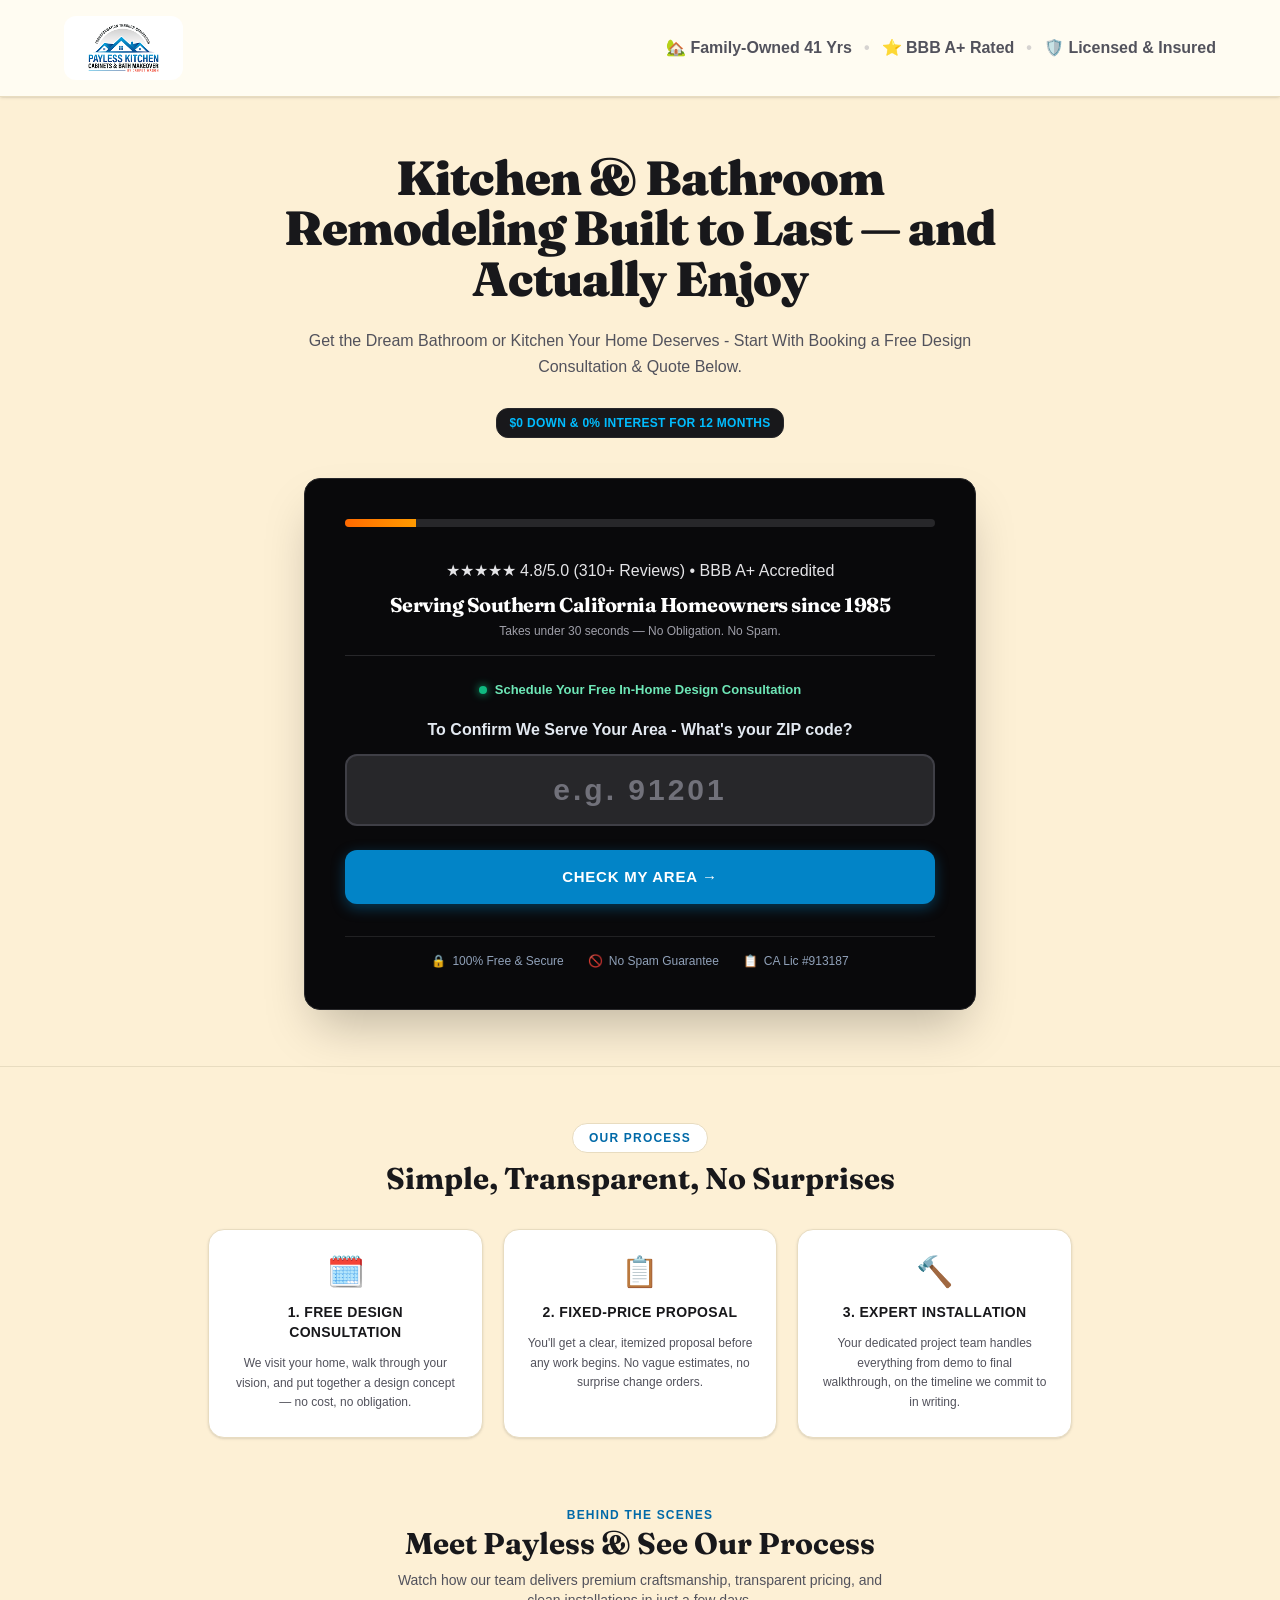
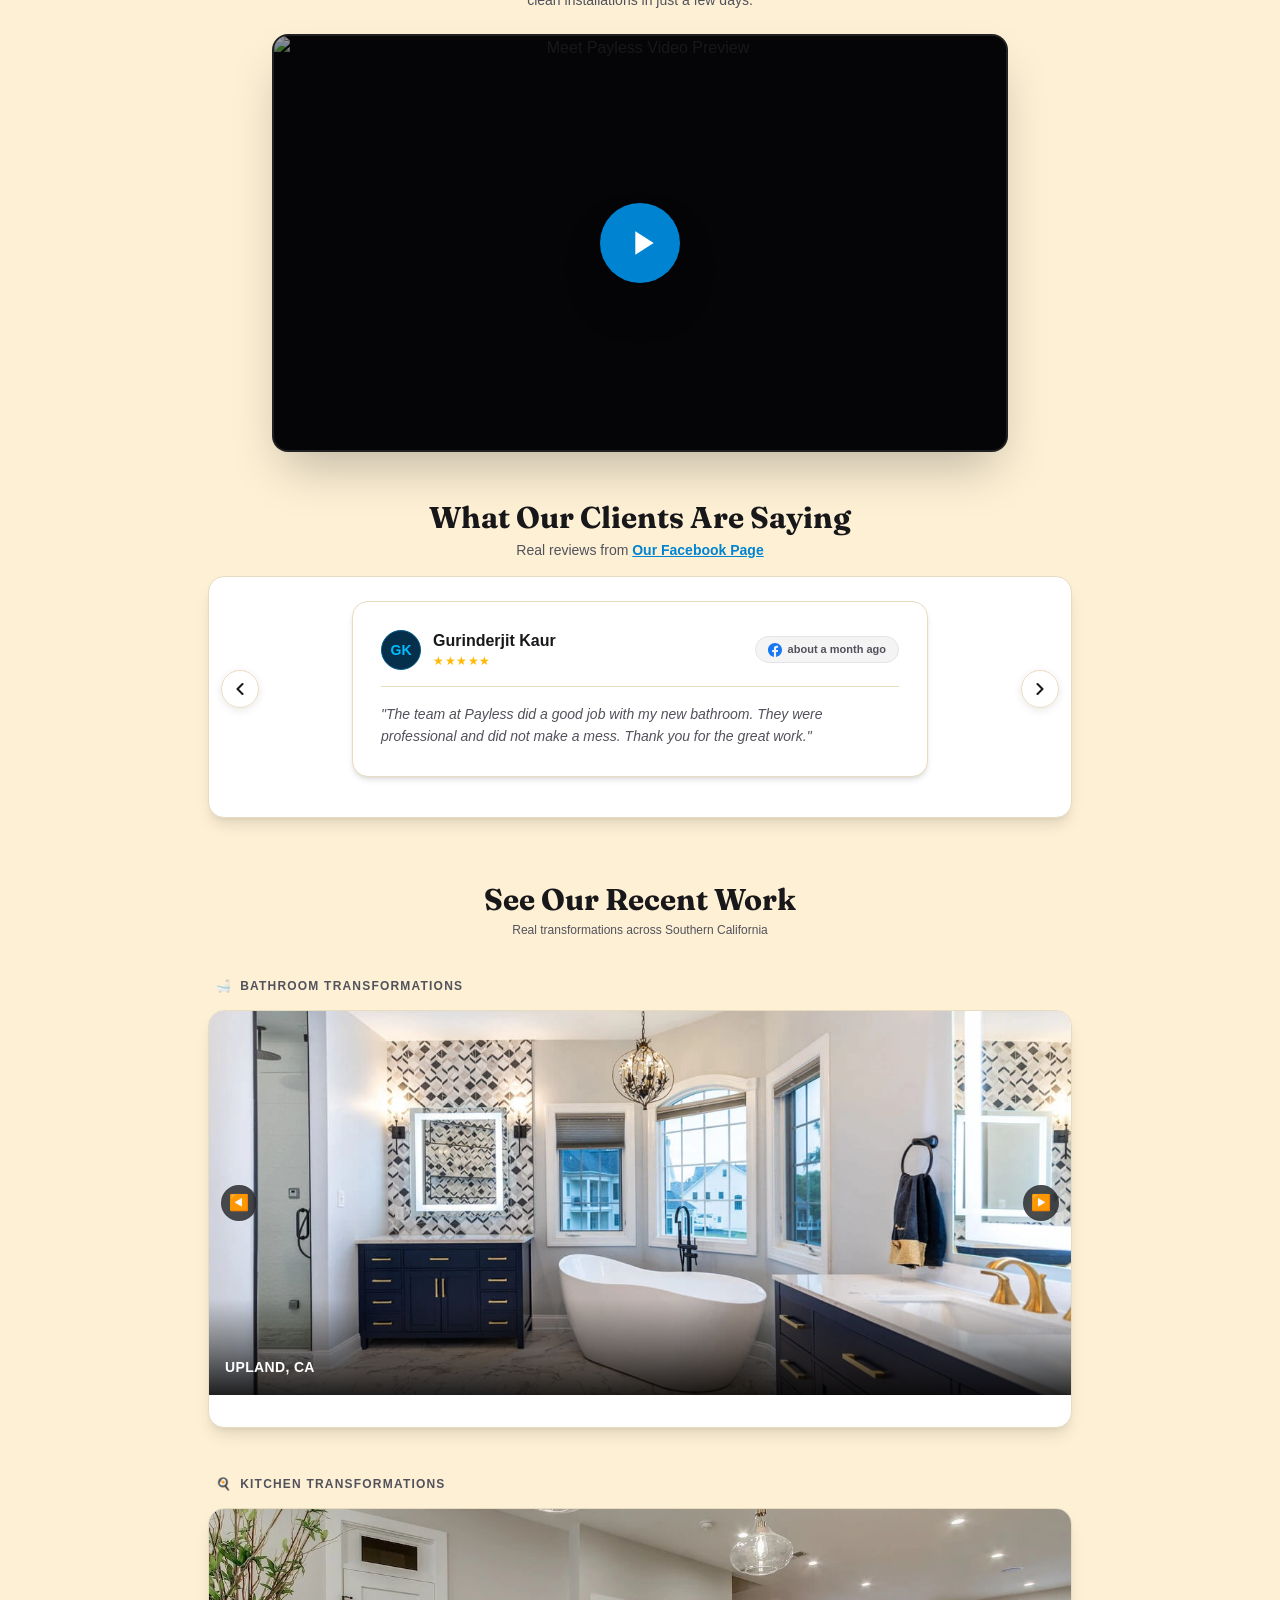
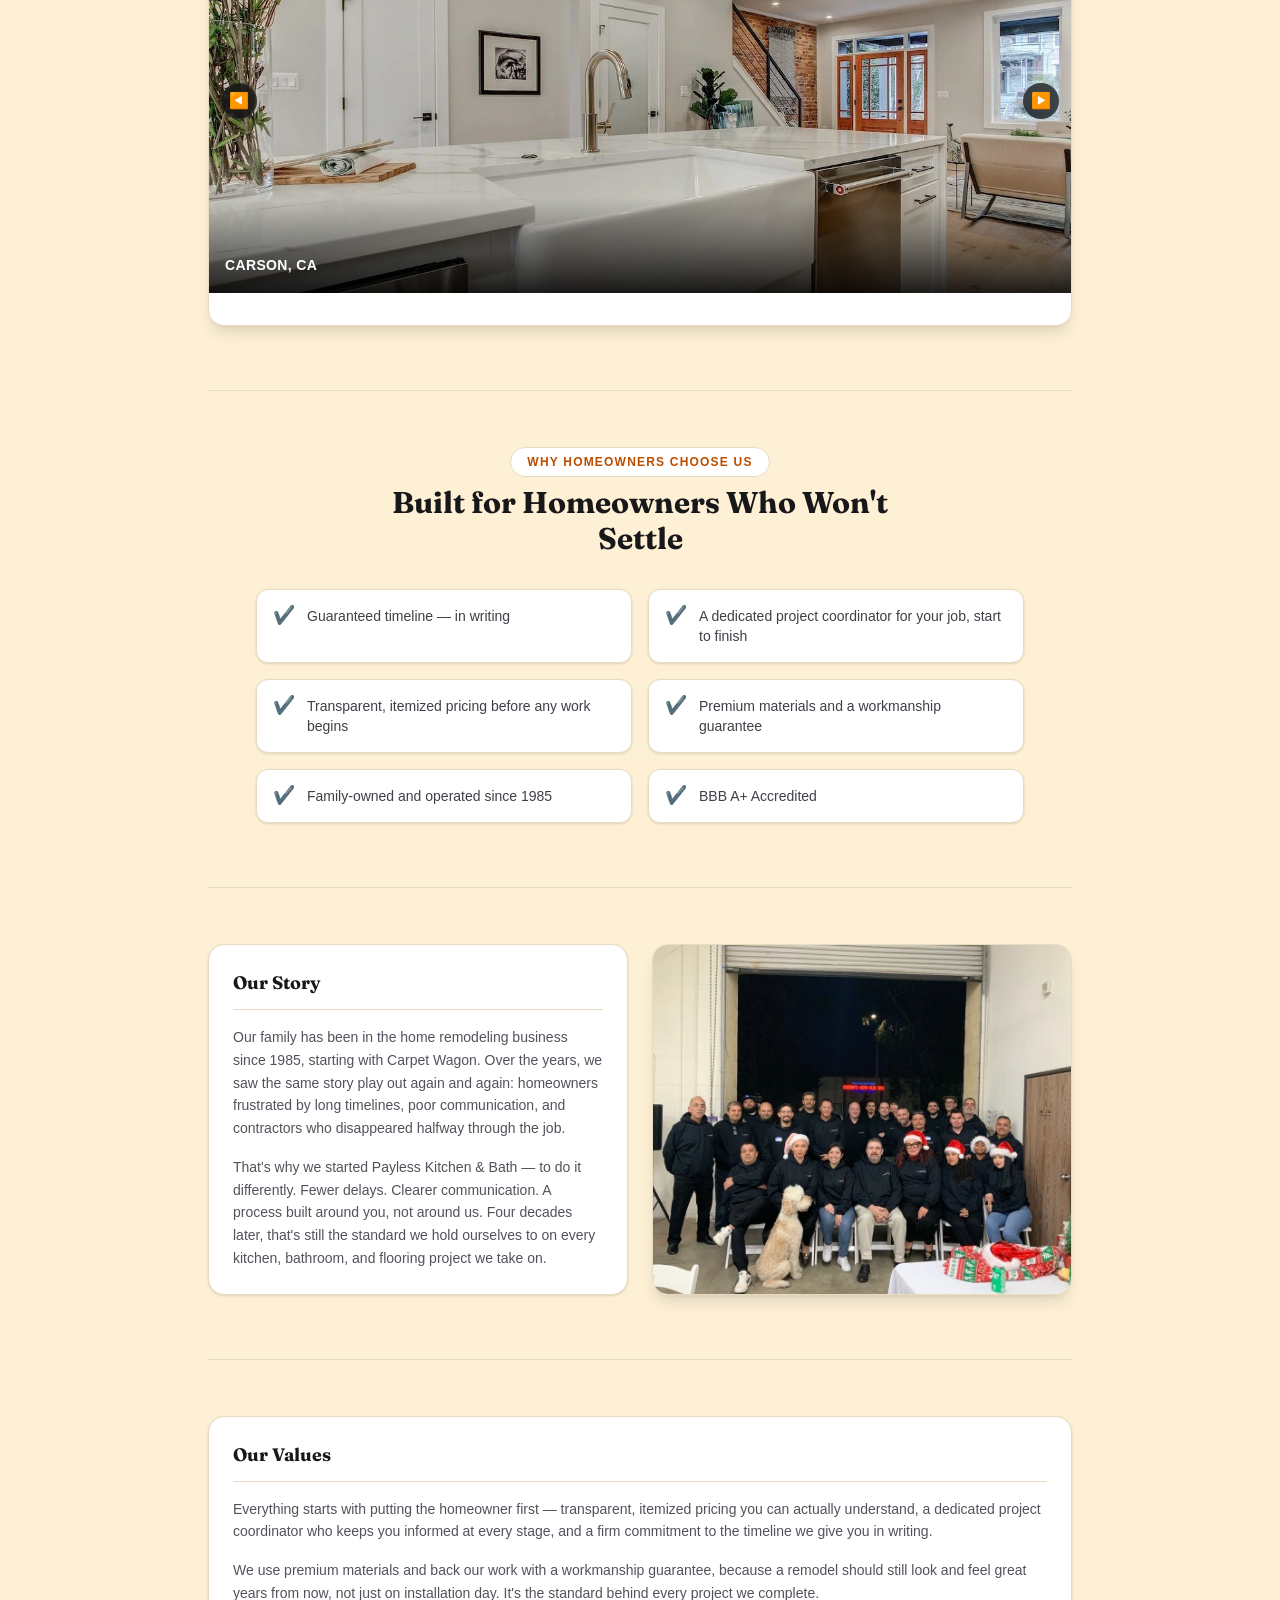
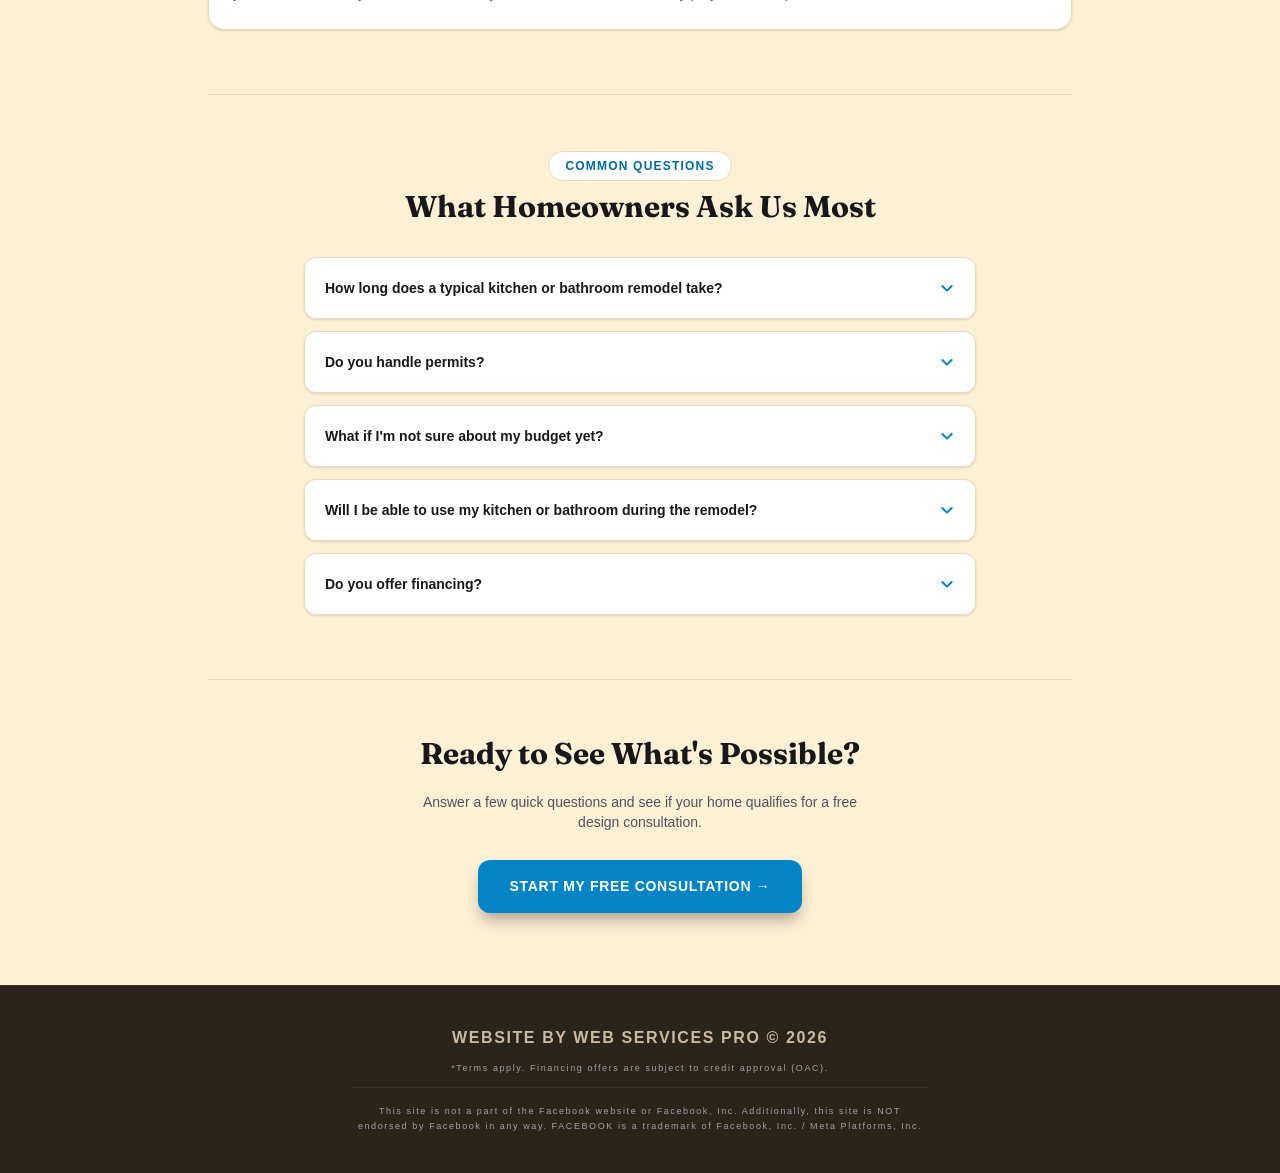
==== commit cb185009: "Update index.html" ====
--- a/index.html
+++ b/index.html
@@ -112,7 +112,7 @@
           <div class="flex items-center justify-center gap-2 mb-2">
             <span class="text-font-bold text-zinc-200">★★★★★ 4.8/5.0 (310+ Reviews) • BBB A+ Accredited</span>
           </div>
-          <h2 id="dynamicMainTitle" class="font-display text-lg sm:text-xl font-bold text-white tracking-tight">See If Your Home Qualifies</h2>
+          <h2 id="dynamicMainTitle" class="font-display text-lg sm:text-xl font-bold text-white tracking-tight">Serving Southern California Homeowners since 1985</h2>
           <p id="dynamicSubTitle" class="text-xs text-zinc-400 mt-1">Takes under 30 seconds — No Obligation. No Spam.</p>
         </div>
         
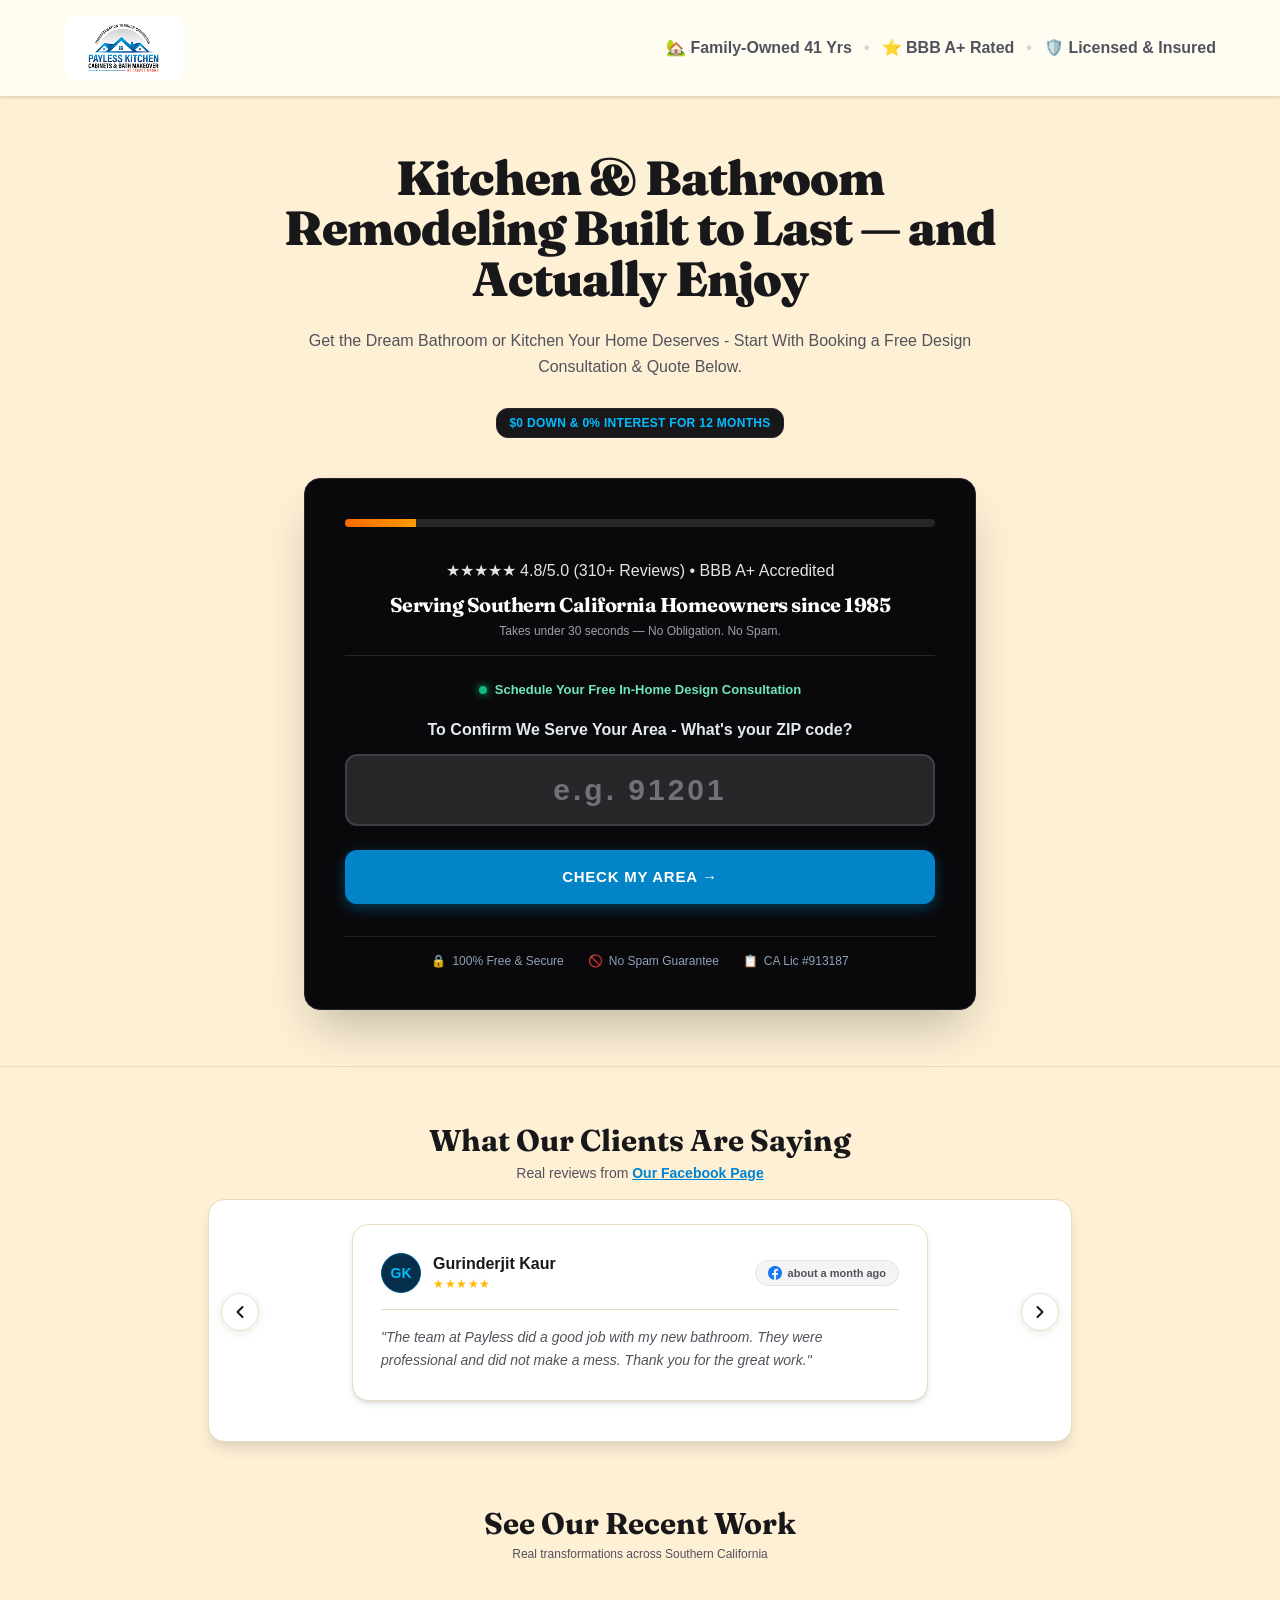
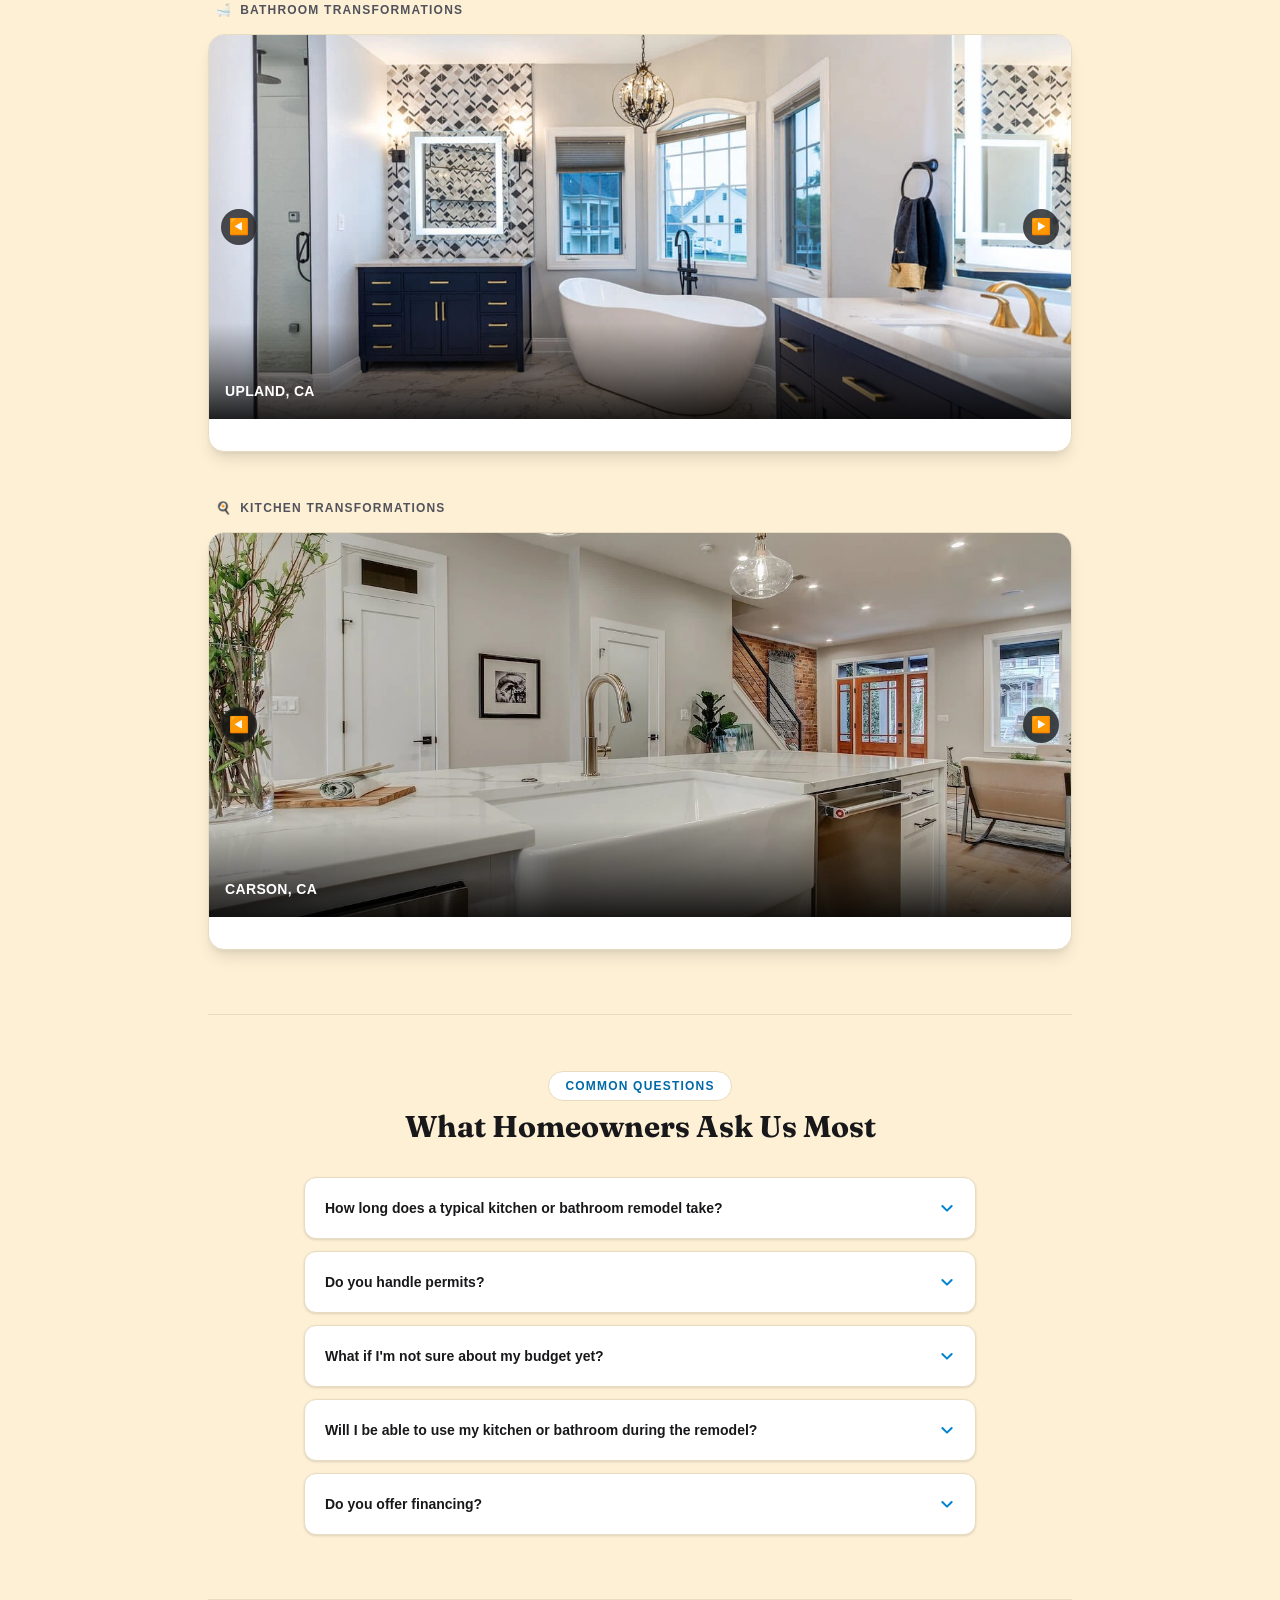
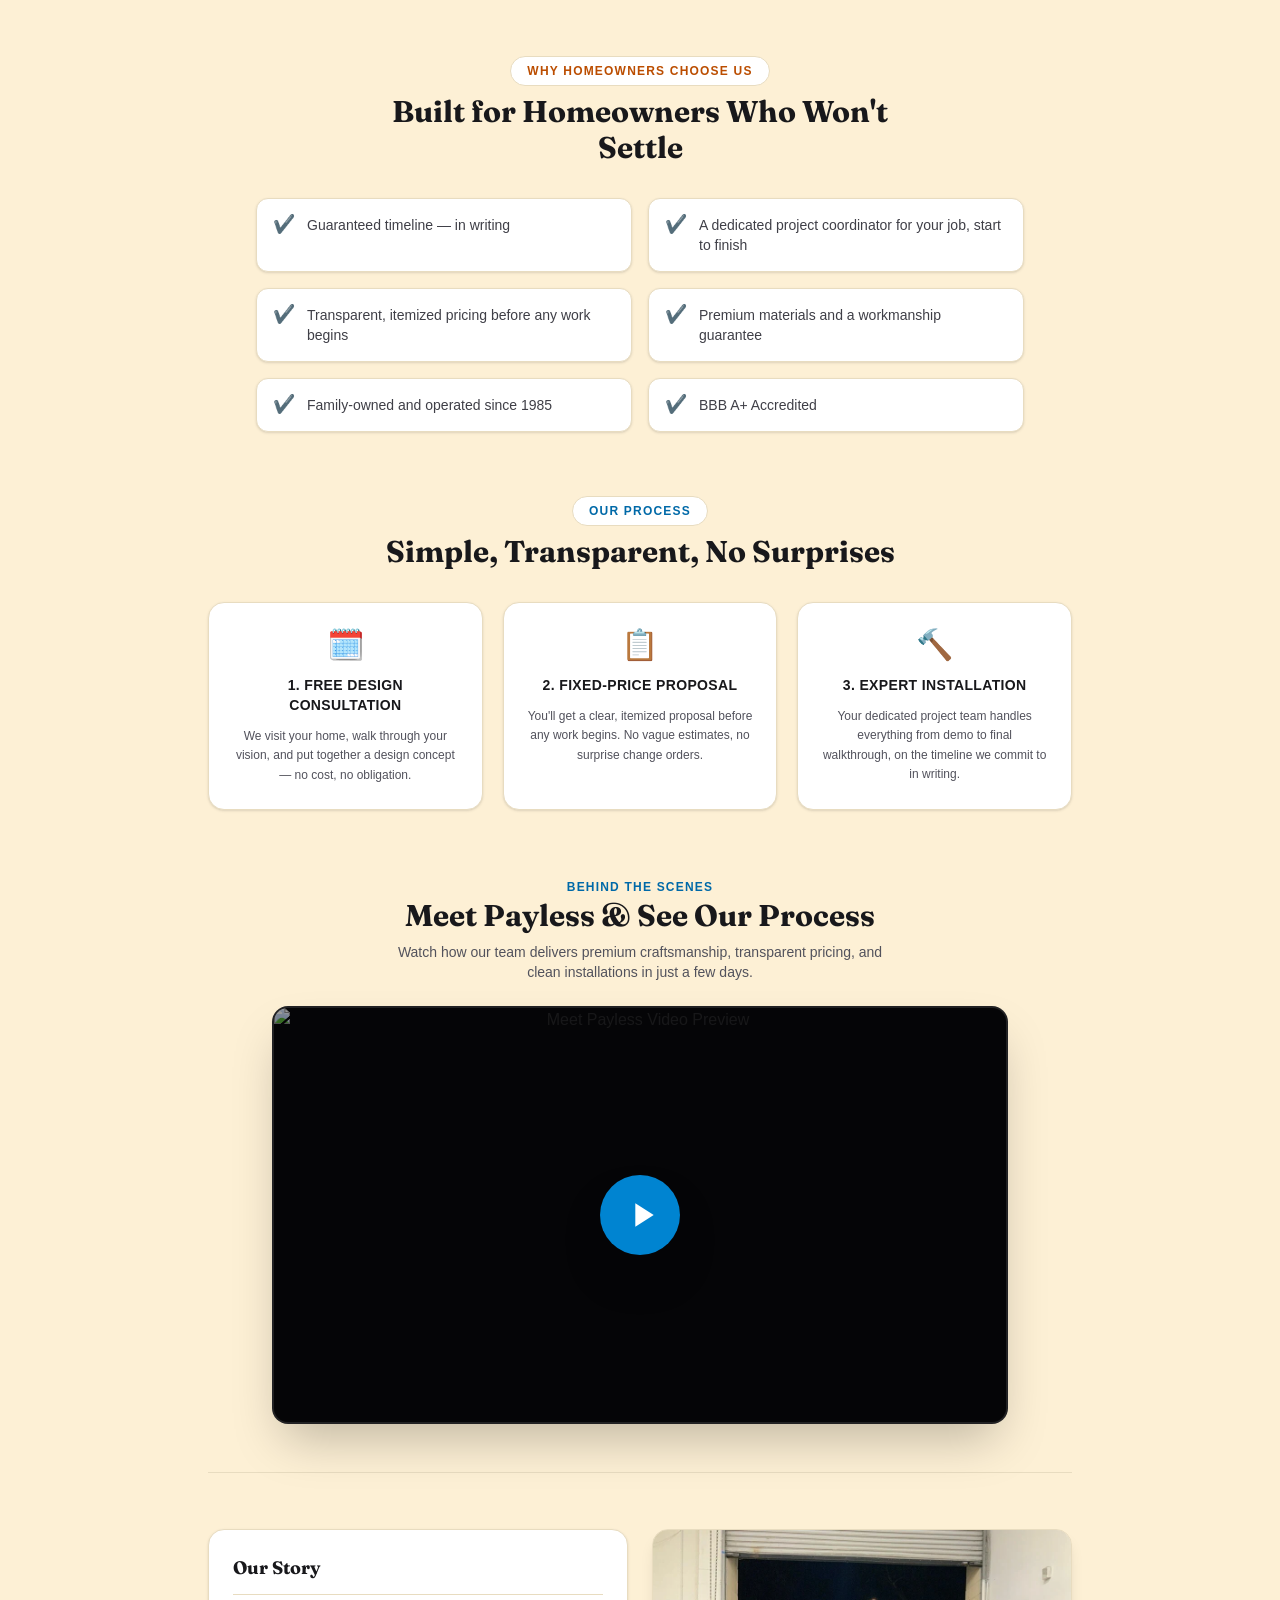
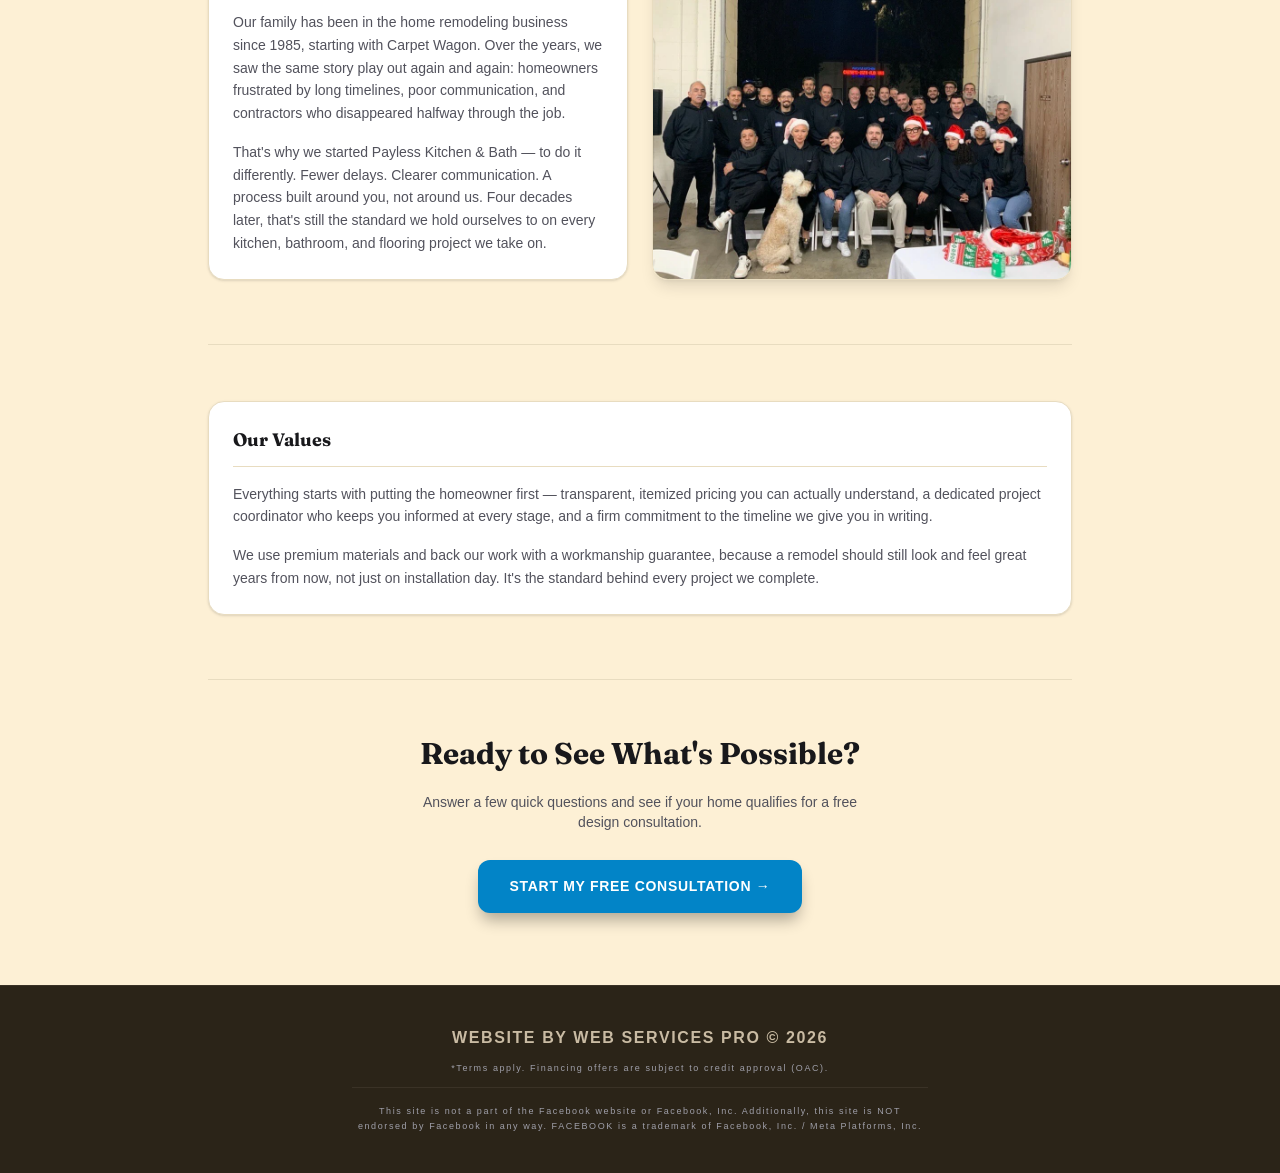
==== commit 779b78a8: "Refactor sections for client testimonials and process Removed the 'Our Process' and 'Common Question" ====
--- a/index.html
+++ b/index.html
@@ -318,67 +318,6 @@
   <div id="recaptcha-container"></div>
 
   <main class="max-w-4xl mx-auto px-4 py-14 w-full space-y-16">
-    <section class="space-y-8">
-      <div class="text-center space-y-2">
-        <span class="bg-white border border-[#E8DCC0] text-sky-700 text-xs font-black uppercase tracking-widest px-4 py-1.5 rounded-full inline-block">Our Process</span>
-        <h2 class="font-display text-2xl sm:text-3xl font-bold text-zinc-900">Simple, Transparent, No Surprises</h2>
-      </div>
-      <div class="grid grid-cols-1 sm:grid-cols-3 gap-5">
-        <div class="bg-white border border-[#E8DCC0] rounded-2xl p-6 text-center space-y-3 shadow-sm">
-          <div class="text-3xl">🗓️</div>
-          <h3 class="font-black text-zinc-900 text-sm uppercase tracking-wide">1. Free Design Consultation</h3>
-          <p class="text-xs text-zinc-600 leading-relaxed">We visit your home, walk through your vision, and put together a design concept — no cost, no obligation.</p>
-        </div>
-        <div class="bg-white border border-[#E8DCC0] rounded-2xl p-6 text-center space-y-3 shadow-sm">
-          <div class="text-3xl">📋</div>
-          <h3 class="font-black text-zinc-900 text-sm uppercase tracking-wide">2. Fixed-Price Proposal</h3>
-          <p class="text-xs text-zinc-600 leading-relaxed">You'll get a clear, itemized proposal before any work begins. No vague estimates, no surprise change orders.</p>
-        </div>
-        <div class="bg-white border border-[#E8DCC0] rounded-2xl p-6 text-center space-y-3 shadow-sm">
-          <div class="text-3xl">🔨</div>
-          <h3 class="font-black text-zinc-900 text-sm uppercase tracking-wide">3. Expert Installation</h3>
-          <p class="text-xs text-zinc-600 leading-relaxed">Your dedicated project team handles everything from demo to final walkthrough, on the timeline we commit to in writing.</p>
-        </div>
-      </div>
-    </section>
-
-    <!-- 🎬 LITE YOUTUBE FACADE (FASTEST LOAD) -->
-    <section class="max-w-3xl mx-auto my-12 px-4 text-center">
-      <div class="mb-6 space-y-2">
-        <span class="text-sky-700 font-bold text-xs uppercase tracking-widest">Behind The Scenes</span>
-        <h2 class="font-display text-2xl sm:text-3xl font-bold text-zinc-900">Meet Payless &amp; See Our Process</h2>
-        <p class="text-zinc-600 text-xs sm:text-sm max-w-lg mx-auto">
-          Watch how our team delivers premium craftsmanship, transparent pricing, and clean installations in just a few days.
-        </p>
-      </div>
-
-      <!-- Facade Container -->
-      <div id="videoContainer" class="relative w-full rounded-2xl overflow-hidden border-2 border-zinc-800/80 shadow-2xl bg-zinc-950 cursor-pointer group" style="padding-top: 56.25%;" onclick="loadYouTubeIframe()">
-        <!-- High-res YouTube Cover Image -->
-        <img id="videoPoster" 
-             src="https://img.youtube.com/vi/SPNBU9r_mnQ/hqdefault.jpg"
-             alt="Meet Payless Video Preview" 
-             loading="lazy" 
-             class="absolute top-0 left-0 w-full h-full object-cover group-hover:scale-105 transition duration-300">
-        
-        <!-- Custom Animated Play Button -->
-        <div class="absolute inset-0 flex items-center justify-center bg-black/40 group-hover:bg-black/20 transition">
-          <div class="w-16 h-16 sm:w-20 sm:h-20 bg-sky-600 group-hover:bg-sky-500 text-white rounded-full flex items-center justify-center shadow-2xl transition transform group-hover:scale-110">
-            <svg class="w-8 h-8 sm:w-10 sm:h-10 fill-current translate-x-0.5" viewBox="0 0 24 24">
-              <path d="M8 5v14l11-7z"/>
-            </svg>
-          </div>
-        </div>
-      </div>
-    </section>
-
-    <!-- Tiny script to insert iframe ONLY on click -->
-    <script>
-      function loadYouTubeIframe() {
-        const container = document.getElementById('videoContainer');
-        container.innerHTML = `<iframe class="absolute top-0 left-0 w-full h-full" src="https://www.youtube-nocookie.com/embed/SPNBU9r_mnQ?autoplay=1&rel=0&modestbranding=1" title="Meet Payless" frameborder="0" allow="accelerometer; autoplay; clipboard-write; encrypted-media; gyroscope; picture-in-picture" allowfullscreen></iframe>`;
-      }
-    </script>
     
     <section class="space-y-4">
       <div class="text-center">
@@ -840,67 +779,6 @@
             <div class="carousel-dots flex items-center justify-center gap-1.5 py-4"></div>
           </div>
         </div>
-      </div>
-    </section>
-
-    <section class="space-y-8 border-t border-[#E8DCC0] pt-14 bg-[#FDF0D5]">
-      <div class="text-center space-y-2">
-        <span class="bg-white border border-[#E8DCC0] text-amber-700 text-xs font-black uppercase tracking-widest px-4 py-1.5 rounded-full inline-block">Why Homeowners Choose Us</span>
-        <h2 class="font-display text-2xl sm:text-3xl font-bold text-zinc-900 max-w-xl mx-auto">Built for Homeowners Who Won't Settle</h2>
-      </div>
-      <div class="grid grid-cols-1 sm:grid-cols-2 gap-4 max-w-3xl mx-auto">
-        <div class="flex items-start gap-3 bg-white border border-[#E8DCC0] rounded-xl p-4 shadow-sm">
-          <span class="text-emerald-600 text-lg leading-none">✔</span>
-          <span class="text-sm text-zinc-700 font-medium">Guaranteed timeline — in writing</span>
-        </div>
-        <div class="flex items-start gap-3 bg-white border border-[#E8DCC0] rounded-xl p-4 shadow-sm">
-          <span class="text-emerald-600 text-lg leading-none">✔</span>
-          <span class="text-sm text-zinc-700 font-medium">A dedicated project coordinator for your job, start to finish</span>
-        </div>
-        <div class="flex items-start gap-3 bg-white border border-[#E8DCC0] rounded-xl p-4 shadow-sm">
-          <span class="text-emerald-600 text-lg leading-none">✔</span>
-          <span class="text-sm text-zinc-700 font-medium">Transparent, itemized pricing before any work begins</span>
-        </div>
-        <div class="flex items-start gap-3 bg-white border border-[#E8DCC0] rounded-xl p-4 shadow-sm">
-          <span class="text-emerald-600 text-lg leading-none">✔</span>
-          <span class="text-sm text-zinc-700 font-medium">Premium materials and a workmanship guarantee</span>
-        </div>
-        <div class="flex items-start gap-3 bg-white border border-[#E8DCC0] rounded-xl p-4 shadow-sm">
-          <span class="text-emerald-600 text-lg leading-none">✔</span>
-          <span class="text-sm text-zinc-700 font-medium">Family-owned and operated since 1985</span>
-        </div>
-        <div class="flex items-start gap-3 bg-white border border-[#E8DCC0] rounded-xl p-4 shadow-sm">
-          <span class="text-emerald-600 text-lg leading-none">✔</span>
-          <span class="text-sm text-zinc-700 font-medium">BBB A+ Accredited</span>
-        </div>
-      </div>
-    </section>
-
-    <section class="grid grid-cols-1 md:grid-cols-2 gap-6 items-stretch border-t border-[#E8DCC0] pt-14 bg-[#FDF0D5]">
-      <div class="bg-white border border-[#E8DCC0] rounded-2xl p-6 space-y-4 shadow-sm">
-        <h3 class="font-display text-lg font-bold text-zinc-900 border-b border-[#E8DCC0] pb-3">Our Story</h3>
-        <p class="text-sm text-zinc-600 leading-relaxed">
-          Our family has been in the home remodeling business since 1985, starting with Carpet Wagon. Over the years, we saw the same story play out again and again: homeowners frustrated by long timelines, poor communication, and contractors who disappeared halfway through the job.
-        </p>
-        <p class="text-sm text-zinc-600 leading-relaxed">
-          That's why we started Payless Kitchen & Bath — to do it differently. Fewer delays. Clearer communication. A process built around you, not around us. Four decades later, that's still the standard we hold ourselves to on every kitchen, bathroom, and flooring project we take on.
-        </p>
-      </div>
-
-      <div class="rounded-2xl border border-[#E8DCC0] overflow-hidden min-h-[260px] shadow-lg">
-        <img src="images/Payless-team.webp" alt="The Payless Kitchens & Baths team" loading="lazy" class="w-full h-full object-cover">
-      </div>
-    </section>
-
-    <section class="border-t border-[#E8DCC0] pt-14">
-      <div class="bg-white border border-[#E8DCC0] rounded-2xl p-6 space-y-4 shadow-sm">
-        <h3 class="font-display text-lg font-bold text-zinc-900 border-b border-[#E8DCC0] pb-3">Our Values</h3>
-        <p class="text-sm text-zinc-600 leading-relaxed">
-          Everything starts with putting the homeowner first — transparent, itemized pricing you can actually understand, a dedicated project coordinator who keeps you informed at every stage, and a firm commitment to the timeline we give you in writing.
-        </p>
-        <p class="text-sm text-zinc-600 leading-relaxed">
-          We use premium materials and back our work with a workmanship guarantee, because a remodel should still look and feel great years from now, not just on installation day. It's the standard behind every project we complete.
-        </p>
       </div>
     </section>
 
@@ -948,6 +826,129 @@
       </div>
     </section>
 
+    <section class="space-y-8 border-t border-[#E8DCC0] pt-14 bg-[#FDF0D5]">
+      <div class="text-center space-y-2">
+        <span class="bg-white border border-[#E8DCC0] text-amber-700 text-xs font-black uppercase tracking-widest px-4 py-1.5 rounded-full inline-block">Why Homeowners Choose Us</span>
+        <h2 class="font-display text-2xl sm:text-3xl font-bold text-zinc-900 max-w-xl mx-auto">Built for Homeowners Who Won't Settle</h2>
+      </div>
+      <div class="grid grid-cols-1 sm:grid-cols-2 gap-4 max-w-3xl mx-auto">
+        <div class="flex items-start gap-3 bg-white border border-[#E8DCC0] rounded-xl p-4 shadow-sm">
+          <span class="text-emerald-600 text-lg leading-none">✔</span>
+          <span class="text-sm text-zinc-700 font-medium">Guaranteed timeline — in writing</span>
+        </div>
+        <div class="flex items-start gap-3 bg-white border border-[#E8DCC0] rounded-xl p-4 shadow-sm">
+          <span class="text-emerald-600 text-lg leading-none">✔</span>
+          <span class="text-sm text-zinc-700 font-medium">A dedicated project coordinator for your job, start to finish</span>
+        </div>
+        <div class="flex items-start gap-3 bg-white border border-[#E8DCC0] rounded-xl p-4 shadow-sm">
+          <span class="text-emerald-600 text-lg leading-none">✔</span>
+          <span class="text-sm text-zinc-700 font-medium">Transparent, itemized pricing before any work begins</span>
+        </div>
+        <div class="flex items-start gap-3 bg-white border border-[#E8DCC0] rounded-xl p-4 shadow-sm">
+          <span class="text-emerald-600 text-lg leading-none">✔</span>
+          <span class="text-sm text-zinc-700 font-medium">Premium materials and a workmanship guarantee</span>
+        </div>
+        <div class="flex items-start gap-3 bg-white border border-[#E8DCC0] rounded-xl p-4 shadow-sm">
+          <span class="text-emerald-600 text-lg leading-none">✔</span>
+          <span class="text-sm text-zinc-700 font-medium">Family-owned and operated since 1985</span>
+        </div>
+        <div class="flex items-start gap-3 bg-white border border-[#E8DCC0] rounded-xl p-4 shadow-sm">
+          <span class="text-emerald-600 text-lg leading-none">✔</span>
+          <span class="text-sm text-zinc-700 font-medium">BBB A+ Accredited</span>
+        </div>
+      </div>
+    </section>
+
+    <section class="space-y-8">
+      <div class="text-center space-y-2">
+        <span class="bg-white border border-[#E8DCC0] text-sky-700 text-xs font-black uppercase tracking-widest px-4 py-1.5 rounded-full inline-block">Our Process</span>
+        <h2 class="font-display text-2xl sm:text-3xl font-bold text-zinc-900">Simple, Transparent, No Surprises</h2>
+      </div>
+      <div class="grid grid-cols-1 sm:grid-cols-3 gap-5">
+        <div class="bg-white border border-[#E8DCC0] rounded-2xl p-6 text-center space-y-3 shadow-sm">
+          <div class="text-3xl">🗓️</div>
+          <h3 class="font-black text-zinc-900 text-sm uppercase tracking-wide">1. Free Design Consultation</h3>
+          <p class="text-xs text-zinc-600 leading-relaxed">We visit your home, walk through your vision, and put together a design concept — no cost, no obligation.</p>
+        </div>
+        <div class="bg-white border border-[#E8DCC0] rounded-2xl p-6 text-center space-y-3 shadow-sm">
+          <div class="text-3xl">📋</div>
+          <h3 class="font-black text-zinc-900 text-sm uppercase tracking-wide">2. Fixed-Price Proposal</h3>
+          <p class="text-xs text-zinc-600 leading-relaxed">You'll get a clear, itemized proposal before any work begins. No vague estimates, no surprise change orders.</p>
+        </div>
+        <div class="bg-white border border-[#E8DCC0] rounded-2xl p-6 text-center space-y-3 shadow-sm">
+          <div class="text-3xl">🔨</div>
+          <h3 class="font-black text-zinc-900 text-sm uppercase tracking-wide">3. Expert Installation</h3>
+          <p class="text-xs text-zinc-600 leading-relaxed">Your dedicated project team handles everything from demo to final walkthrough, on the timeline we commit to in writing.</p>
+        </div>
+      </div>
+    </section>
+
+    <!-- 🎬 LITE YOUTUBE FACADE (FASTEST LOAD) -->
+    <section class="max-w-3xl mx-auto my-12 px-4 text-center">
+      <div class="mb-6 space-y-2">
+        <span class="text-sky-700 font-bold text-xs uppercase tracking-widest">Behind The Scenes</span>
+        <h2 class="font-display text-2xl sm:text-3xl font-bold text-zinc-900">Meet Payless &amp; See Our Process</h2>
+        <p class="text-zinc-600 text-xs sm:text-sm max-w-lg mx-auto">
+          Watch how our team delivers premium craftsmanship, transparent pricing, and clean installations in just a few days.
+        </p>
+      </div>
+
+      <!-- Facade Container -->
+      <div id="videoContainer" class="relative w-full rounded-2xl overflow-hidden border-2 border-zinc-800/80 shadow-2xl bg-zinc-950 cursor-pointer group" style="padding-top: 56.25%;" onclick="loadYouTubeIframe()">
+        <!-- High-res YouTube Cover Image -->
+        <img id="videoPoster" 
+             src="https://img.youtube.com/vi/SPNBU9r_mnQ/hqdefault.jpg"
+             alt="Meet Payless Video Preview" 
+             loading="lazy" 
+             class="absolute top-0 left-0 w-full h-full object-cover group-hover:scale-105 transition duration-300">
+        
+        <!-- Custom Animated Play Button -->
+        <div class="absolute inset-0 flex items-center justify-center bg-black/40 group-hover:bg-black/20 transition">
+          <div class="w-16 h-16 sm:w-20 sm:h-20 bg-sky-600 group-hover:bg-sky-500 text-white rounded-full flex items-center justify-center shadow-2xl transition transform group-hover:scale-110">
+            <svg class="w-8 h-8 sm:w-10 sm:h-10 fill-current translate-x-0.5" viewBox="0 0 24 24">
+              <path d="M8 5v14l11-7z"/>
+            </svg>
+          </div>
+        </div>
+      </div>
+    </section>
+
+    <!-- Tiny script to insert iframe ONLY on click -->
+    <script>
+      function loadYouTubeIframe() {
+        const container = document.getElementById('videoContainer');
+        container.innerHTML = `<iframe class="absolute top-0 left-0 w-full h-full" src="https://www.youtube-nocookie.com/embed/SPNBU9r_mnQ?autoplay=1&rel=0&modestbranding=1" title="Meet Payless" frameborder="0" allow="accelerometer; autoplay; clipboard-write; encrypted-media; gyroscope; picture-in-picture" allowfullscreen></iframe>`;
+      }
+    </script>
+    
+    <section class="grid grid-cols-1 md:grid-cols-2 gap-6 items-stretch border-t border-[#E8DCC0] pt-14 bg-[#FDF0D5]">
+      <div class="bg-white border border-[#E8DCC0] rounded-2xl p-6 space-y-4 shadow-sm">
+        <h3 class="font-display text-lg font-bold text-zinc-900 border-b border-[#E8DCC0] pb-3">Our Story</h3>
+        <p class="text-sm text-zinc-600 leading-relaxed">
+          Our family has been in the home remodeling business since 1985, starting with Carpet Wagon. Over the years, we saw the same story play out again and again: homeowners frustrated by long timelines, poor communication, and contractors who disappeared halfway through the job.
+        </p>
+        <p class="text-sm text-zinc-600 leading-relaxed">
+          That's why we started Payless Kitchen & Bath — to do it differently. Fewer delays. Clearer communication. A process built around you, not around us. Four decades later, that's still the standard we hold ourselves to on every kitchen, bathroom, and flooring project we take on.
+        </p>
+      </div>
+
+      <div class="rounded-2xl border border-[#E8DCC0] overflow-hidden min-h-[260px] shadow-lg">
+        <img src="images/Payless-team.webp" alt="The Payless Kitchens & Baths team" loading="lazy" class="w-full h-full object-cover">
+      </div>
+    </section>
+
+    <section class="border-t border-[#E8DCC0] pt-14">
+      <div class="bg-white border border-[#E8DCC0] rounded-2xl p-6 space-y-4 shadow-sm">
+        <h3 class="font-display text-lg font-bold text-zinc-900 border-b border-[#E8DCC0] pb-3">Our Values</h3>
+        <p class="text-sm text-zinc-600 leading-relaxed">
+          Everything starts with putting the homeowner first — transparent, itemized pricing you can actually understand, a dedicated project coordinator who keeps you informed at every stage, and a firm commitment to the timeline we give you in writing.
+        </p>
+        <p class="text-sm text-zinc-600 leading-relaxed">
+          We use premium materials and back our work with a workmanship guarantee, because a remodel should still look and feel great years from now, not just on installation day. It's the standard behind every project we complete.
+        </p>
+      </div>
+    </section>
+    
     <section class="text-center space-y-5 border-t border-[#E8DCC0] pt-14 pb-4">
       <h2 class="font-display text-2xl sm:text-3xl font-bold text-zinc-900">Ready to See What's Possible?</h2>
       <p class="text-sm text-zinc-600 max-w-md mx-auto">Answer a few quick questions and see if your home qualifies for a free design consultation.</p>
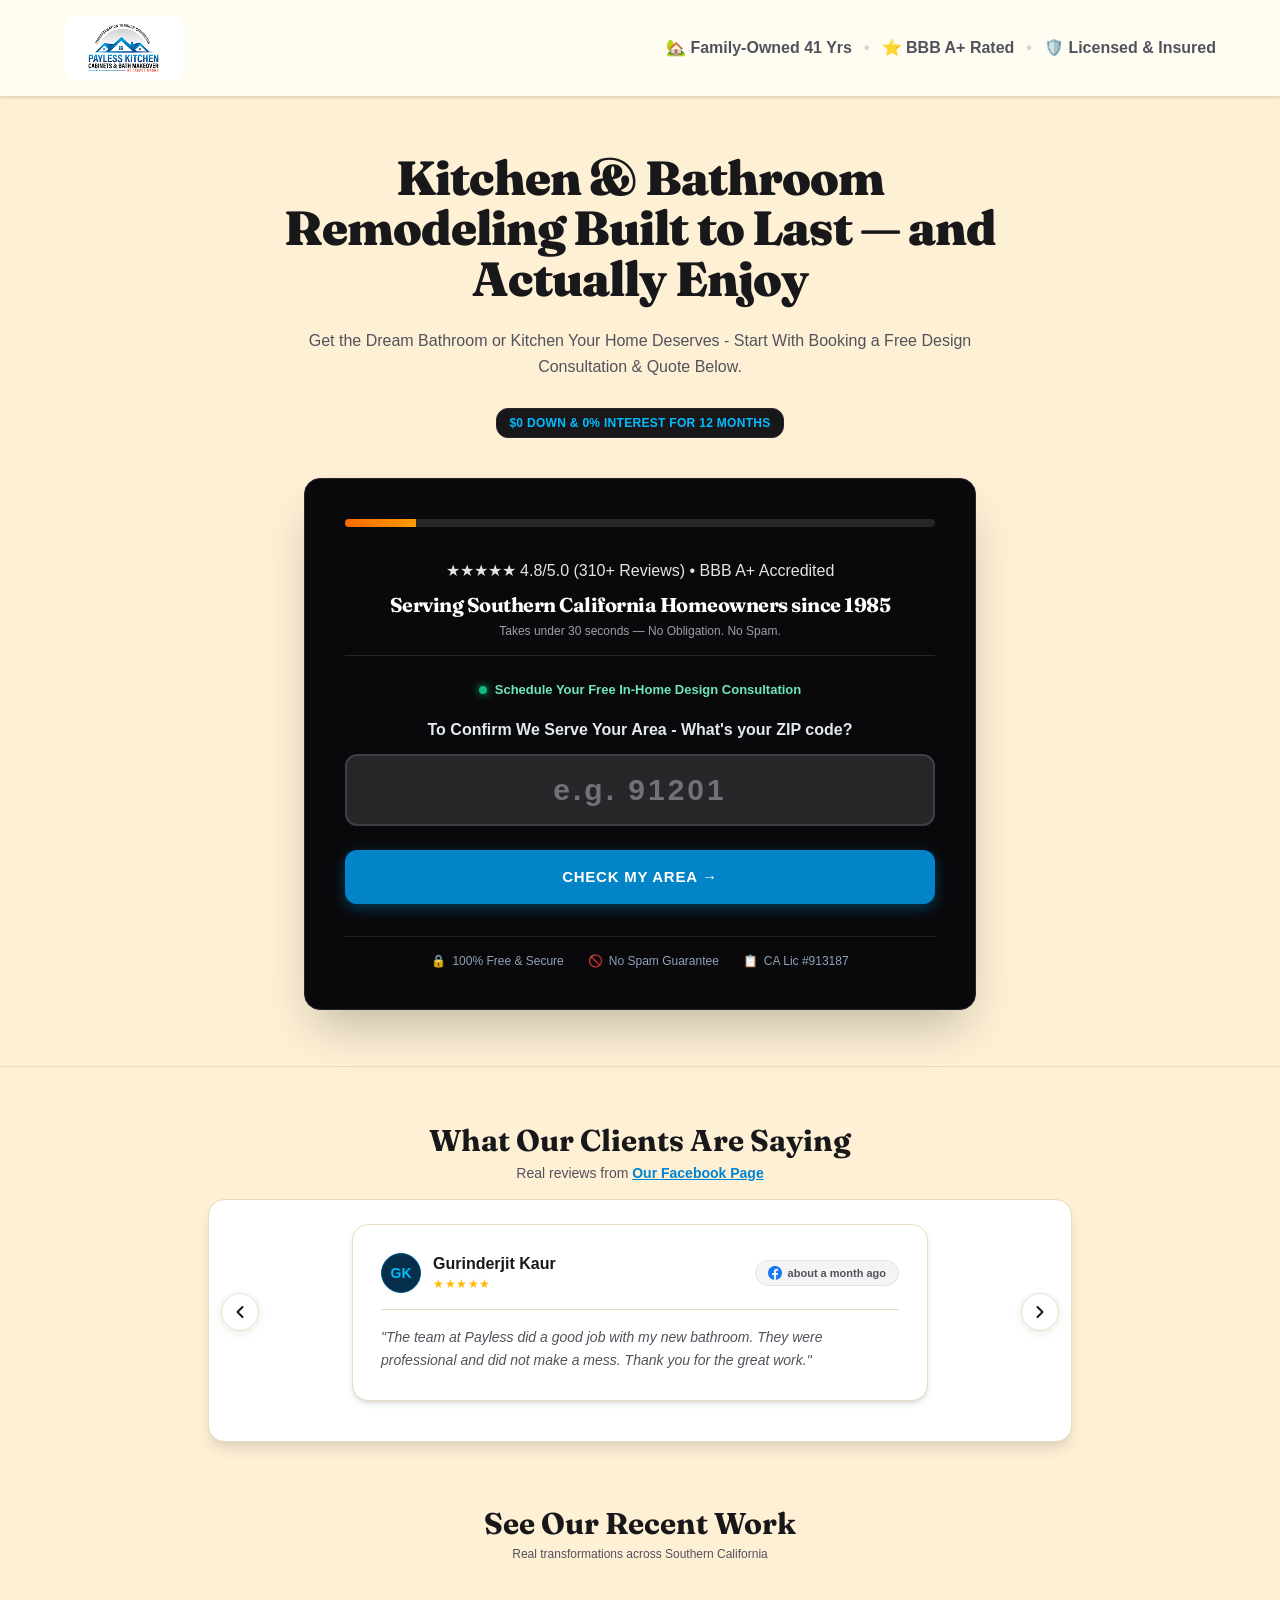
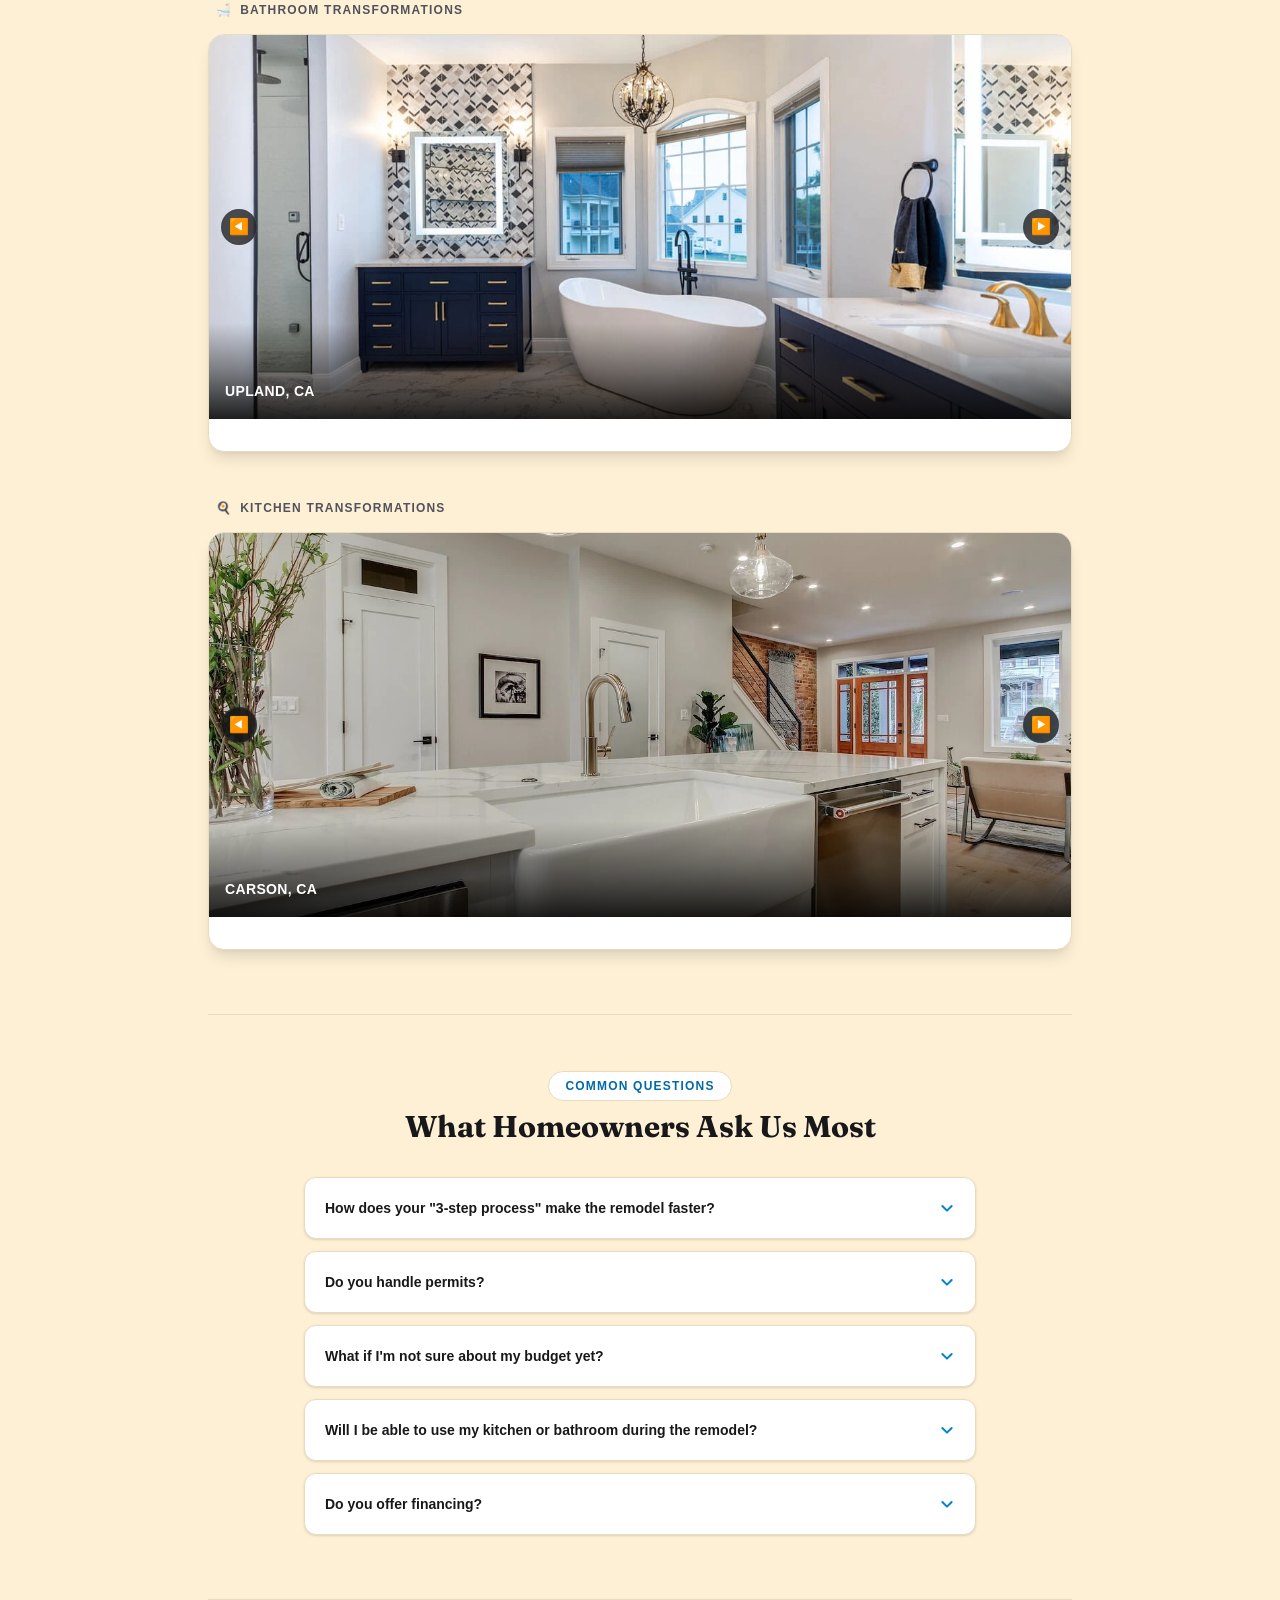
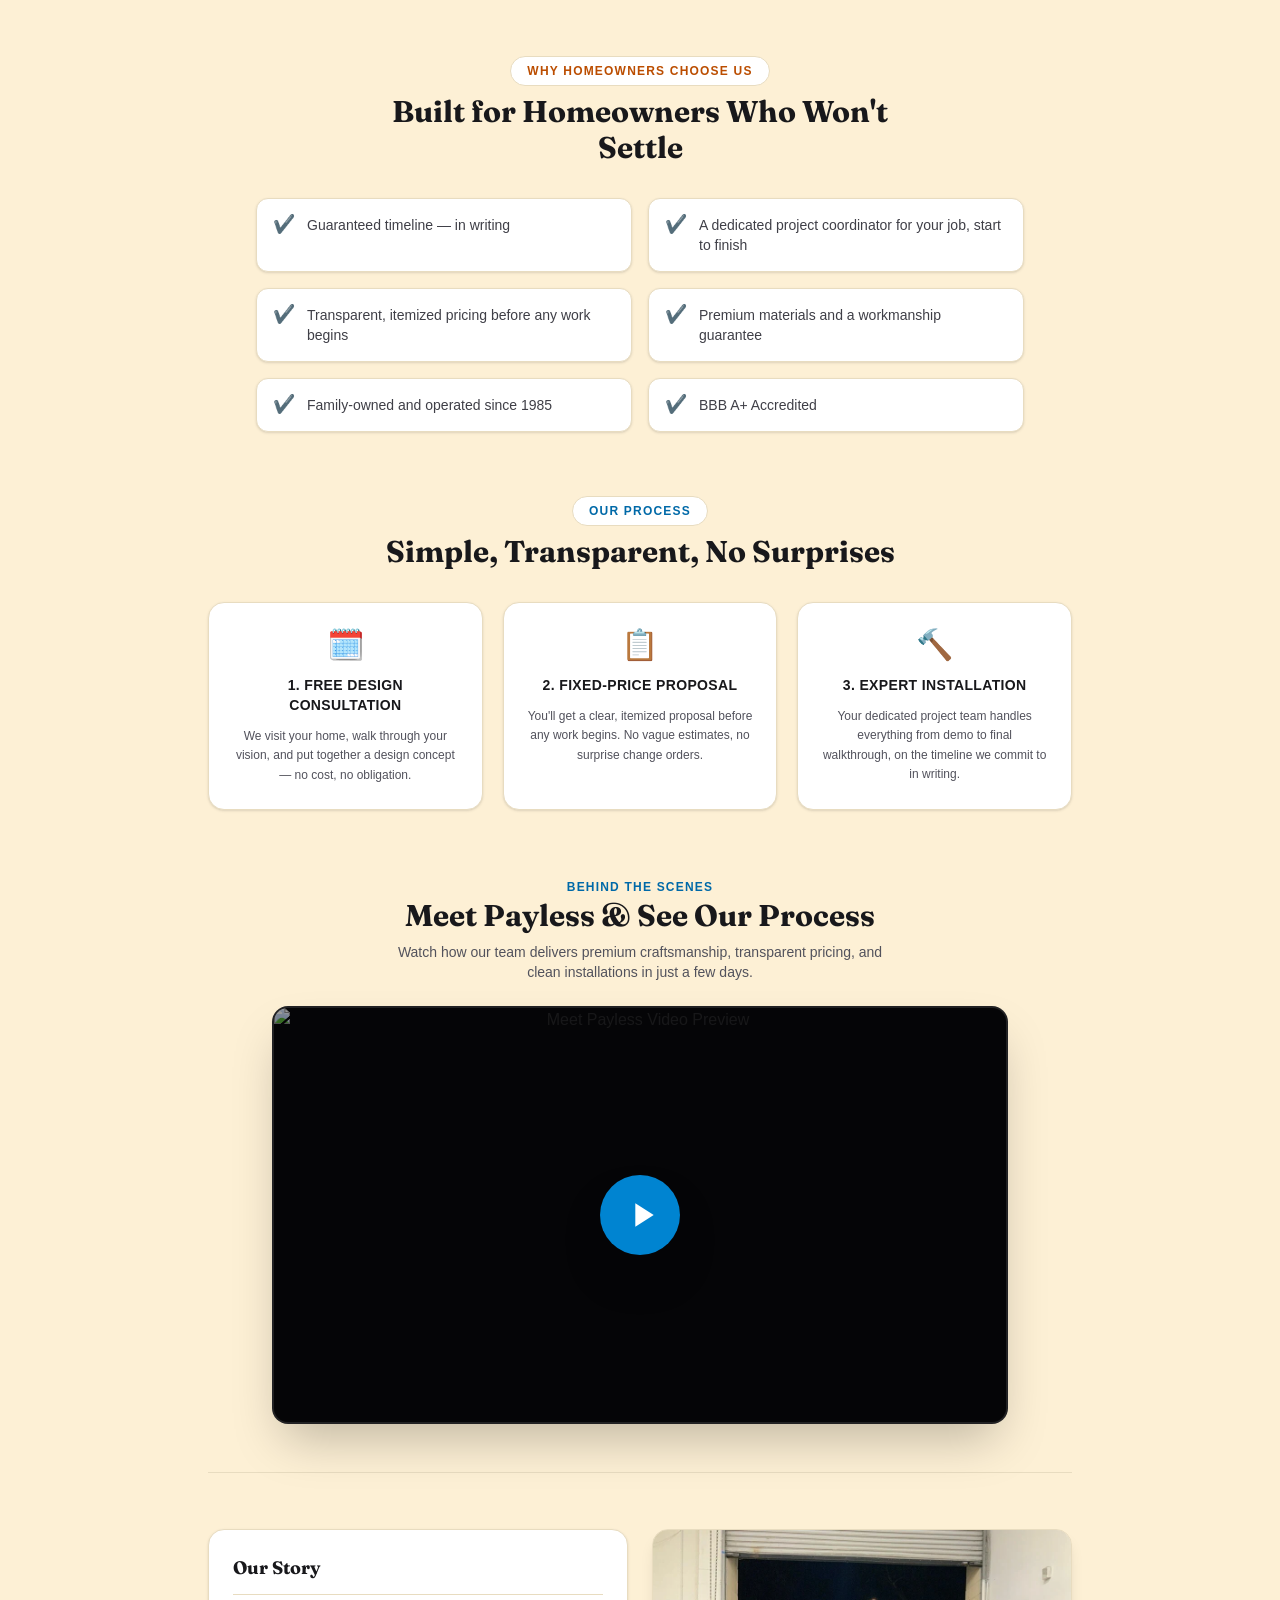
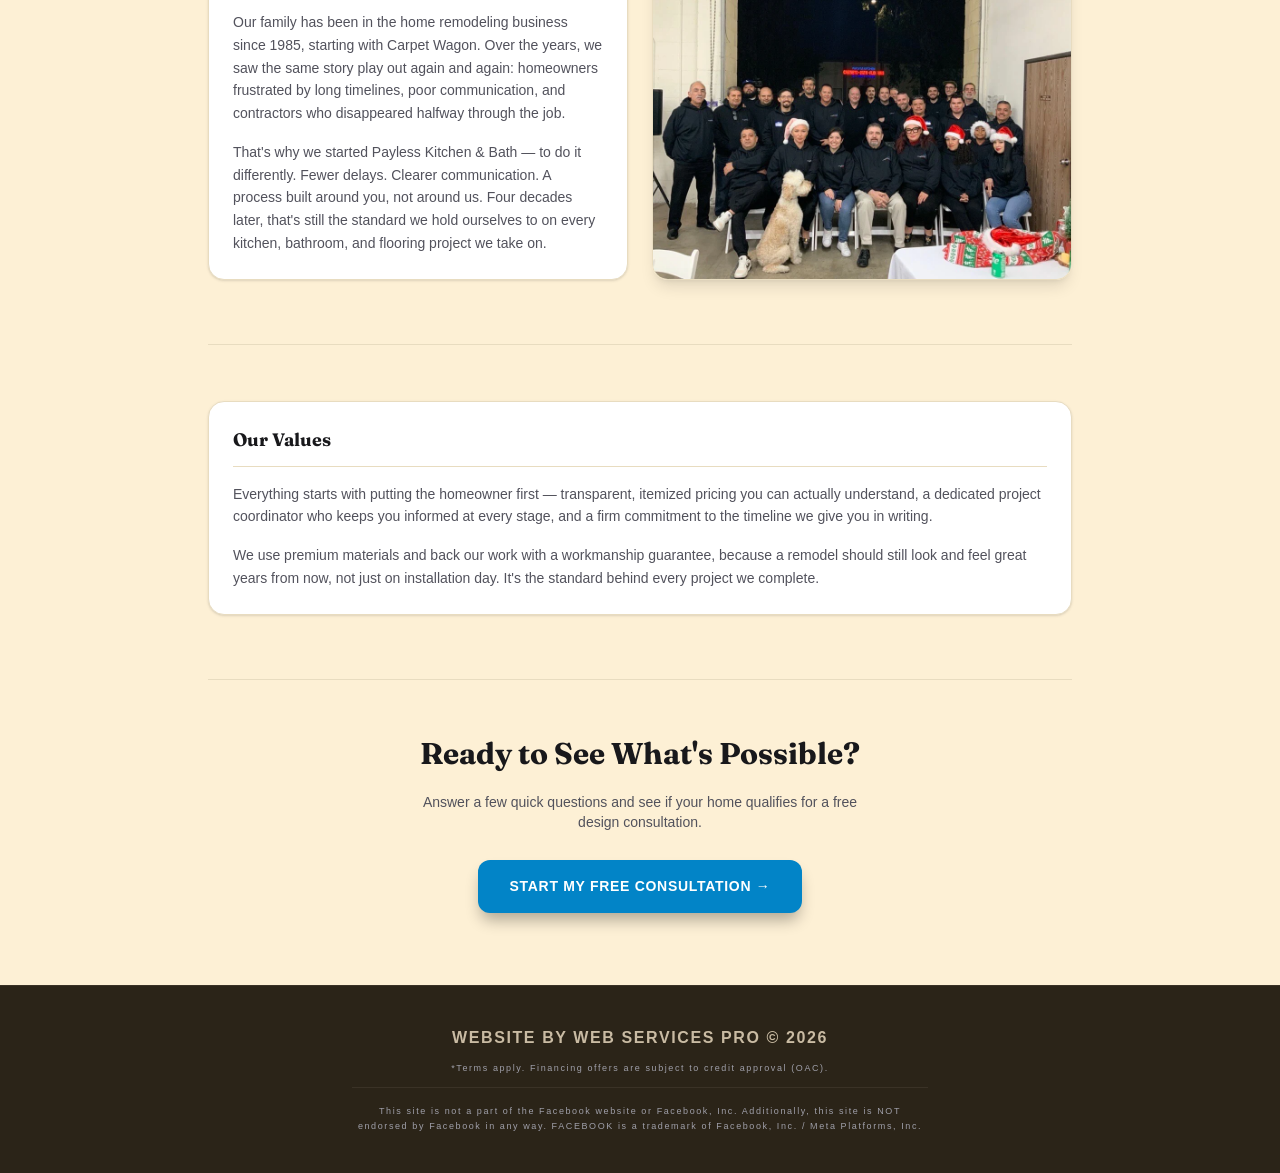
==== commit 5afdfccf: "Add Cabinet Installation option and update FAQs" ====
--- a/index.html
+++ b/index.html
@@ -195,6 +195,10 @@
               <div class="text-2xl">🎛️</div>
               <div><span class="font-bold text-slate-200 block text-sm">Cabinet Refacing</span><span class="text-xs text-slate-400">New doors and hardware without full teardown</span></div>
             </div>
+            <div onclick="selectOption('projectScope', 'Cabinet Installation', this, 5)" class="option-box p-4 border-2 border-zinc-800 bg-zinc-950 rounded-xl cursor-pointer flex items-center space-x-4 hover:border-zinc-700 transition">
+              <div class="text-2xl">🎛️</div>
+              <div><span class="font-bold text-slate-200 block text-sm">Cabinet Replacement/Installation</span><span class="text-xs text-slate-400">Brand-new cabinetry tailored to your perfect layout</span></div>
+            </div>
             <div onclick="selectOption('projectScope', 'Full Kitchen Remodel', this, 5)" class="option-box p-4 border-2 border-zinc-800 bg-zinc-950 rounded-xl cursor-pointer flex items-center space-x-4 hover:border-zinc-700 transition">
               <div class="text-2xl">🍳</div>
               <div><span class="font-bold text-slate-200 block text-sm">Full Kitchen Remodel</span><span class="text-xs text-slate-400">Cabinets, countertops, backsplash, and layout reimagined</span></div>
@@ -244,7 +248,7 @@
 
         <!-- STEP 7: Preferred Date/Time -->
         <div id="step7" class="step">
-          <label class="block text-base font-bold text-slate-200 mb-4 text-center">Choose a Preferred Time for Your Free Consultation</label>
+          <label class="block text-base font-bold text-slate-200 mb-4 text-center">Choose a Preferred Date & Time for Your Free Consultation</label>
           <div class="space-y-4">
             <div>
               <label class="text-[10px] font-black text-slate-400 block mb-1 uppercase tracking-widest">Preferred Date</label>
@@ -790,10 +794,10 @@
       <div class="max-w-2xl mx-auto space-y-3">
         <details class="faq-item group bg-white border border-[#E8DCC0] rounded-xl p-5 shadow-sm">
           <summary class="flex items-center justify-between font-bold text-zinc-900 text-sm">
-            How long does a typical kitchen or bathroom remodel take?
+            How does your "3-step process" make the remodel faster?
             <svg class="w-4 h-4 text-sky-600 transition-transform group-open:rotate-180 flex-shrink-0 ml-3" fill="none" viewBox="0 0 24 24" stroke="currentColor" stroke-width="3"><path stroke-linecap="round" stroke-linejoin="round" d="M19 9l-7 7-7-7" /></svg>
           </summary>
-          <p class="text-sm text-zinc-600 leading-relaxed mt-3">Most bathroom remodels take 2–3 weeks, and full kitchen remodels typically run 4–6 weeks depending on scope. We'll give you a specific, written timeline before any work begins, and we stand behind it.</p>
+          <p class="text-sm text-zinc-600 leading-relaxed mt-3">Our streamlined three-step system Consultation, Design Analysis, and Implementation is designed to eliminate delays by coordinating all resources upfront. By finalizing the scope and design before work begins, we typically complete your kitchen or bathroom remodel in weeks rather than months, ensuring a faster turnaround time.</p>
         </details>
         <details class="faq-item group bg-white border border-[#E8DCC0] rounded-xl p-5 shadow-sm">
           <summary class="flex items-center justify-between font-bold text-zinc-900 text-sm">
@@ -821,7 +825,7 @@
             Do you offer financing?
             <svg class="w-4 h-4 text-sky-600 transition-transform group-open:rotate-180 flex-shrink-0 ml-3" fill="none" viewBox="0 0 24 24" stroke="currentColor" stroke-width="3"><path stroke-linecap="round" stroke-linejoin="round" d="M19 9l-7 7-7-7" /></svg>
           </summary>
-          <p class="text-sm text-zinc-600 leading-relaxed mt-3">Yes — 0% interest financing is available for qualified homeowners, in addition to standard payment options. We'll go over what fits your situation during your consultation.</p>
+          <p class="text-sm text-zinc-600 leading-relaxed mt-3">Yes — $0 Down and 0% interest financing for 12 months is available for qualified homeowners, in addition to standard installment payment options. We integrate budget planning directly into our design consultation, making it easy to discuss flexible financing programs before we finalize your project scope. This ensures that the design we propose aligns perfectly with your financial comfort zone from the very first step. We'll go over what fits your situation during your consultation.</p>
         </details>
       </div>
     </section>
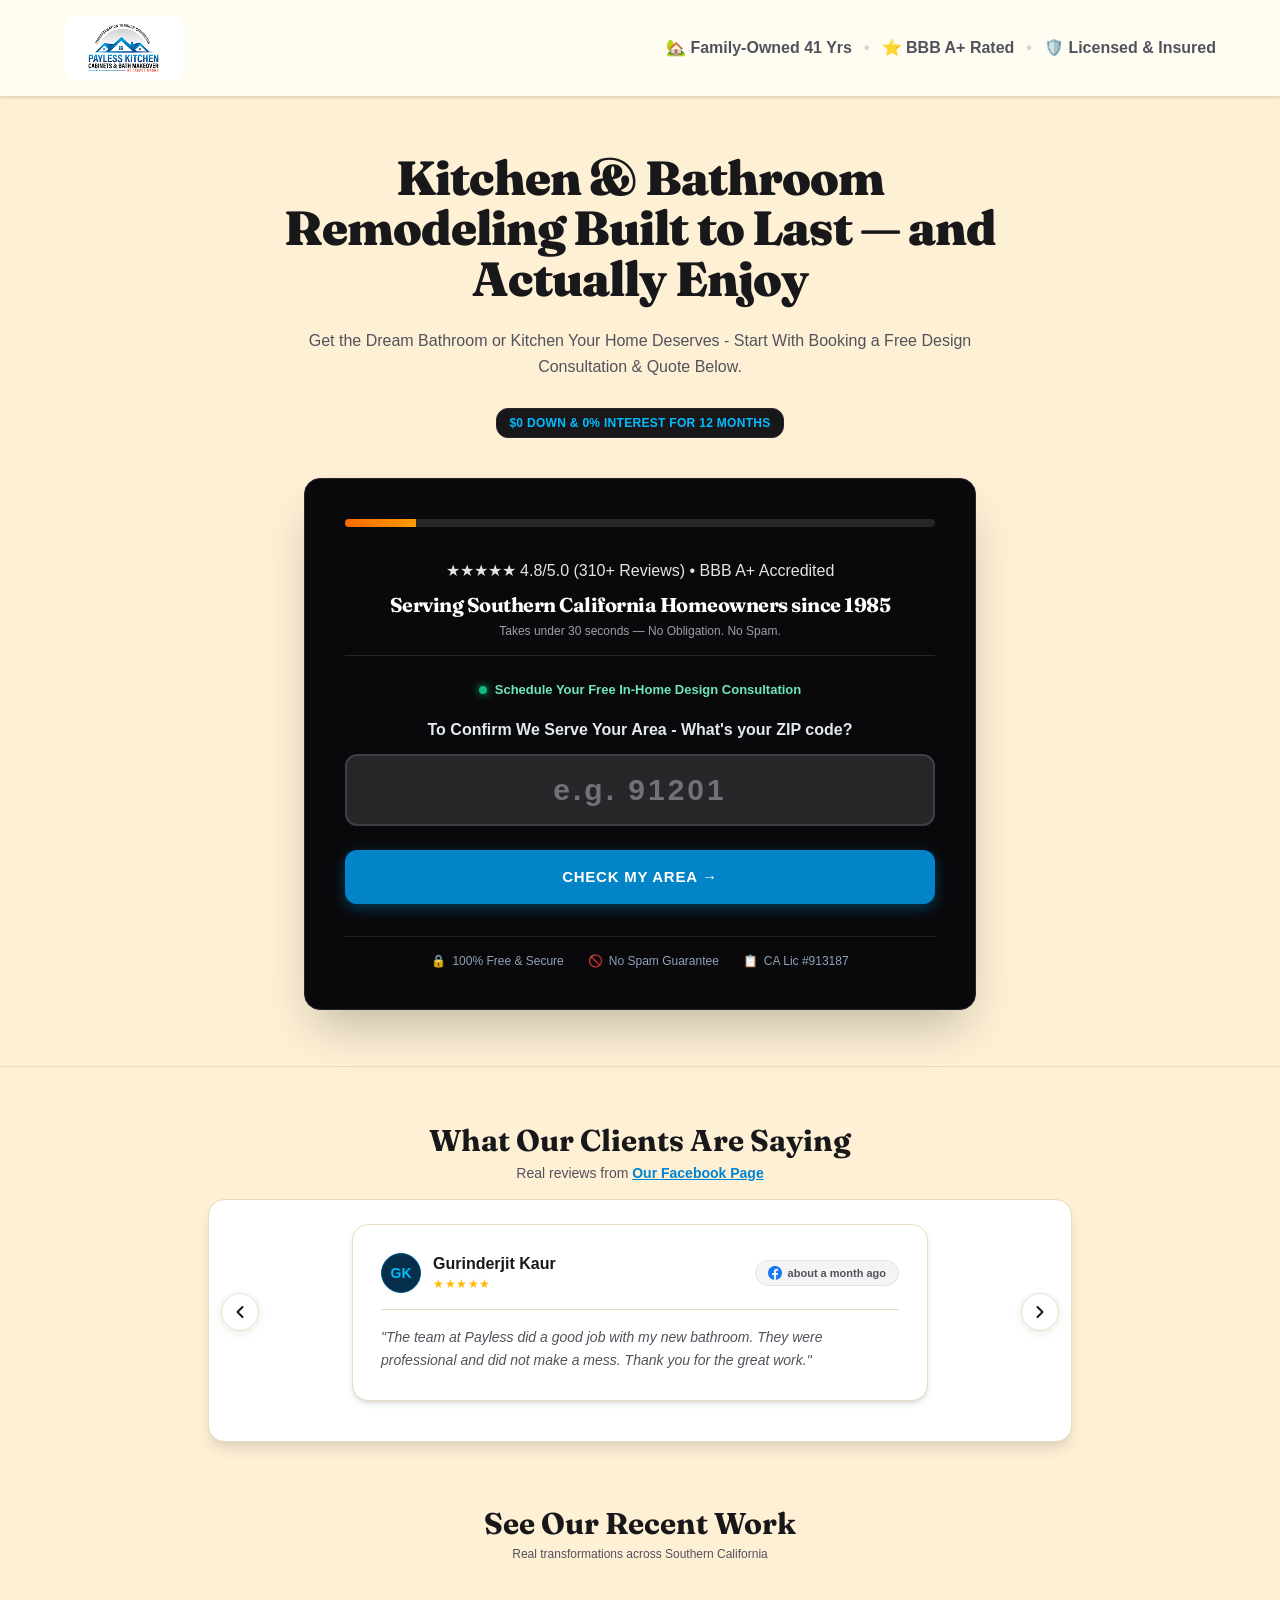
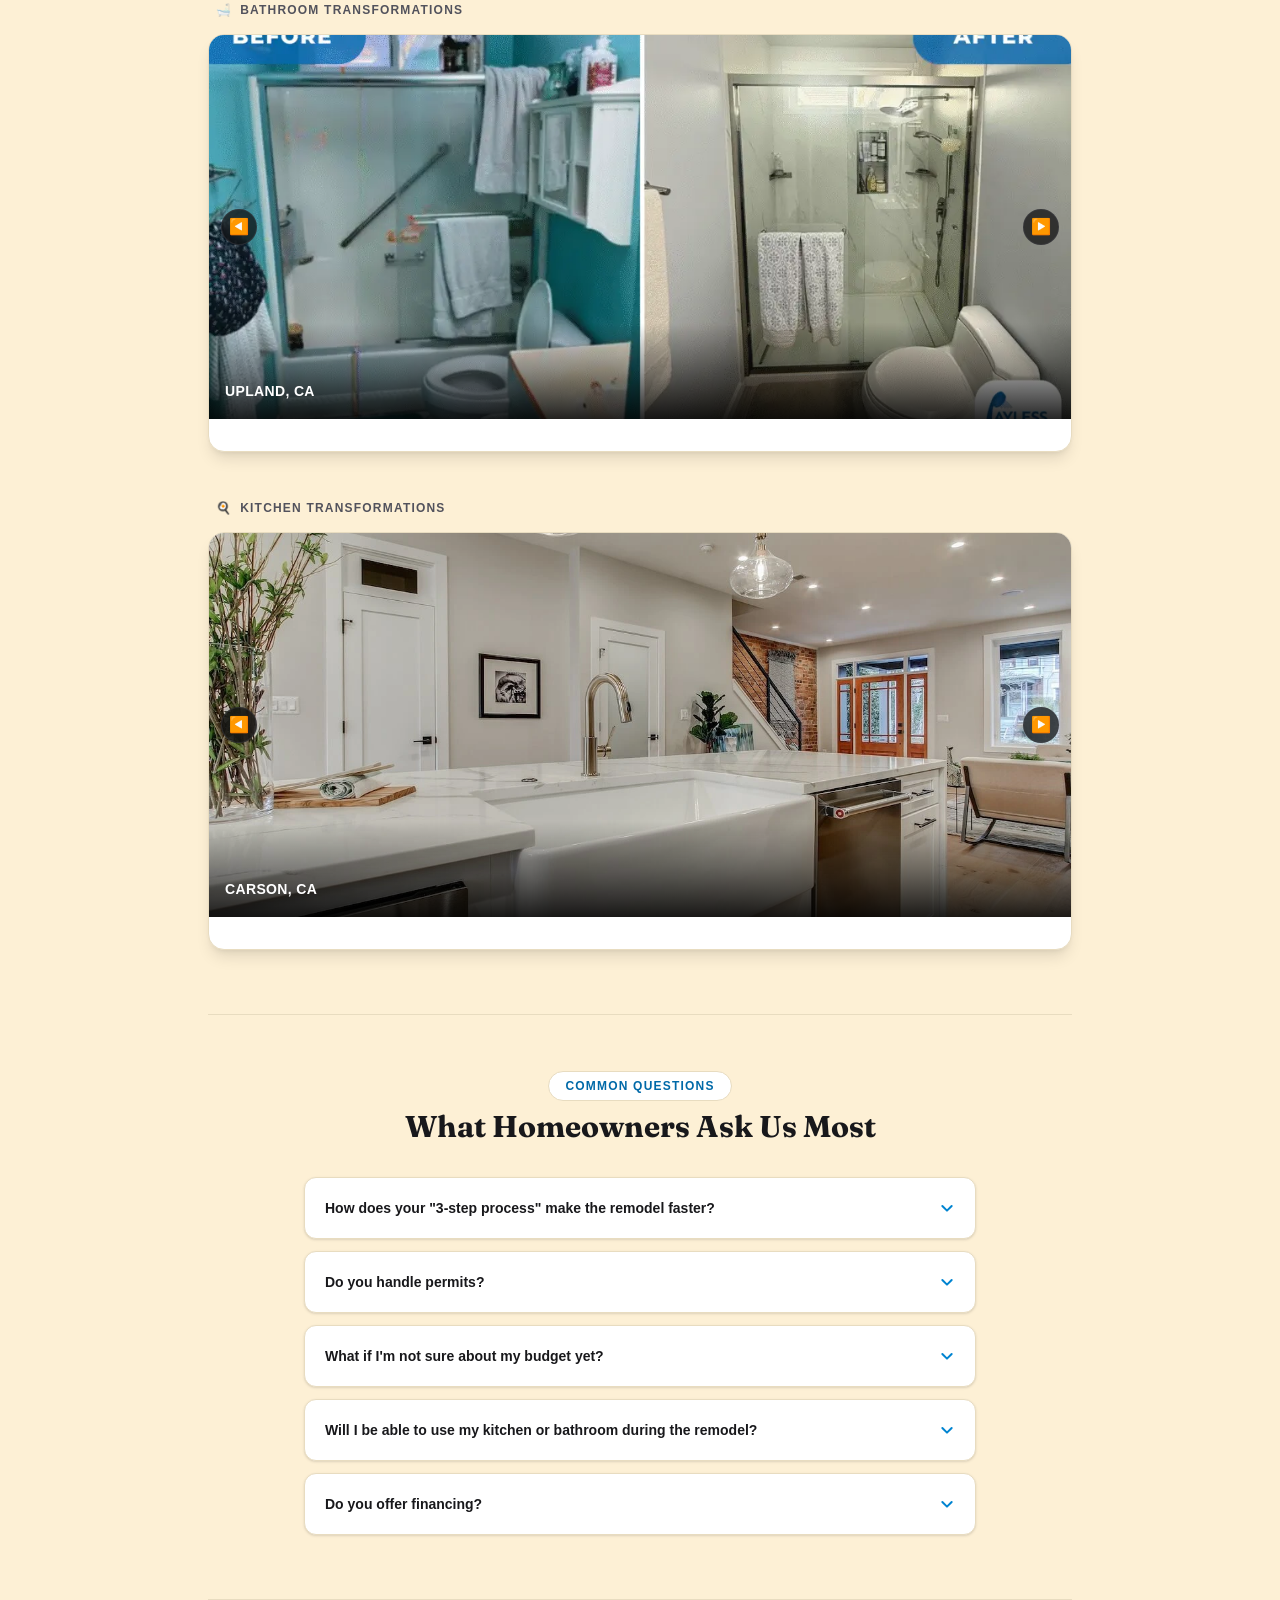
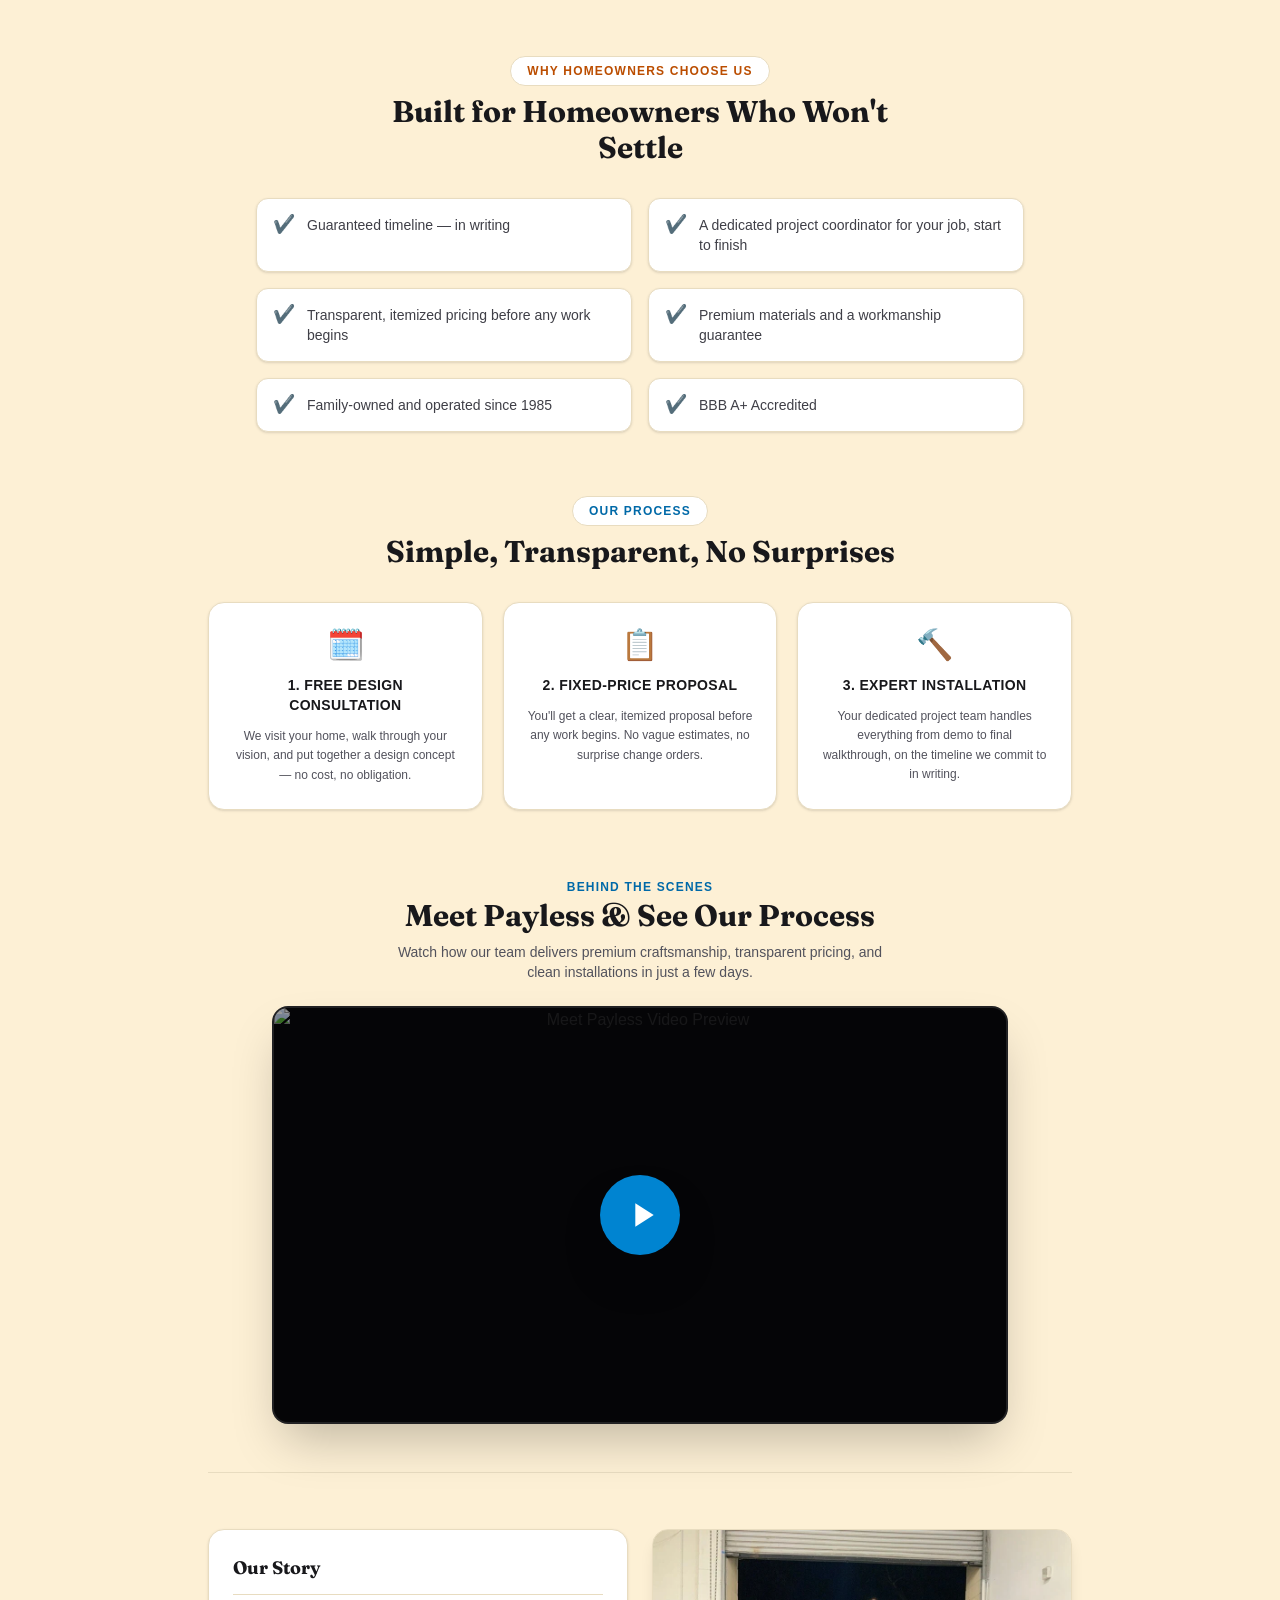
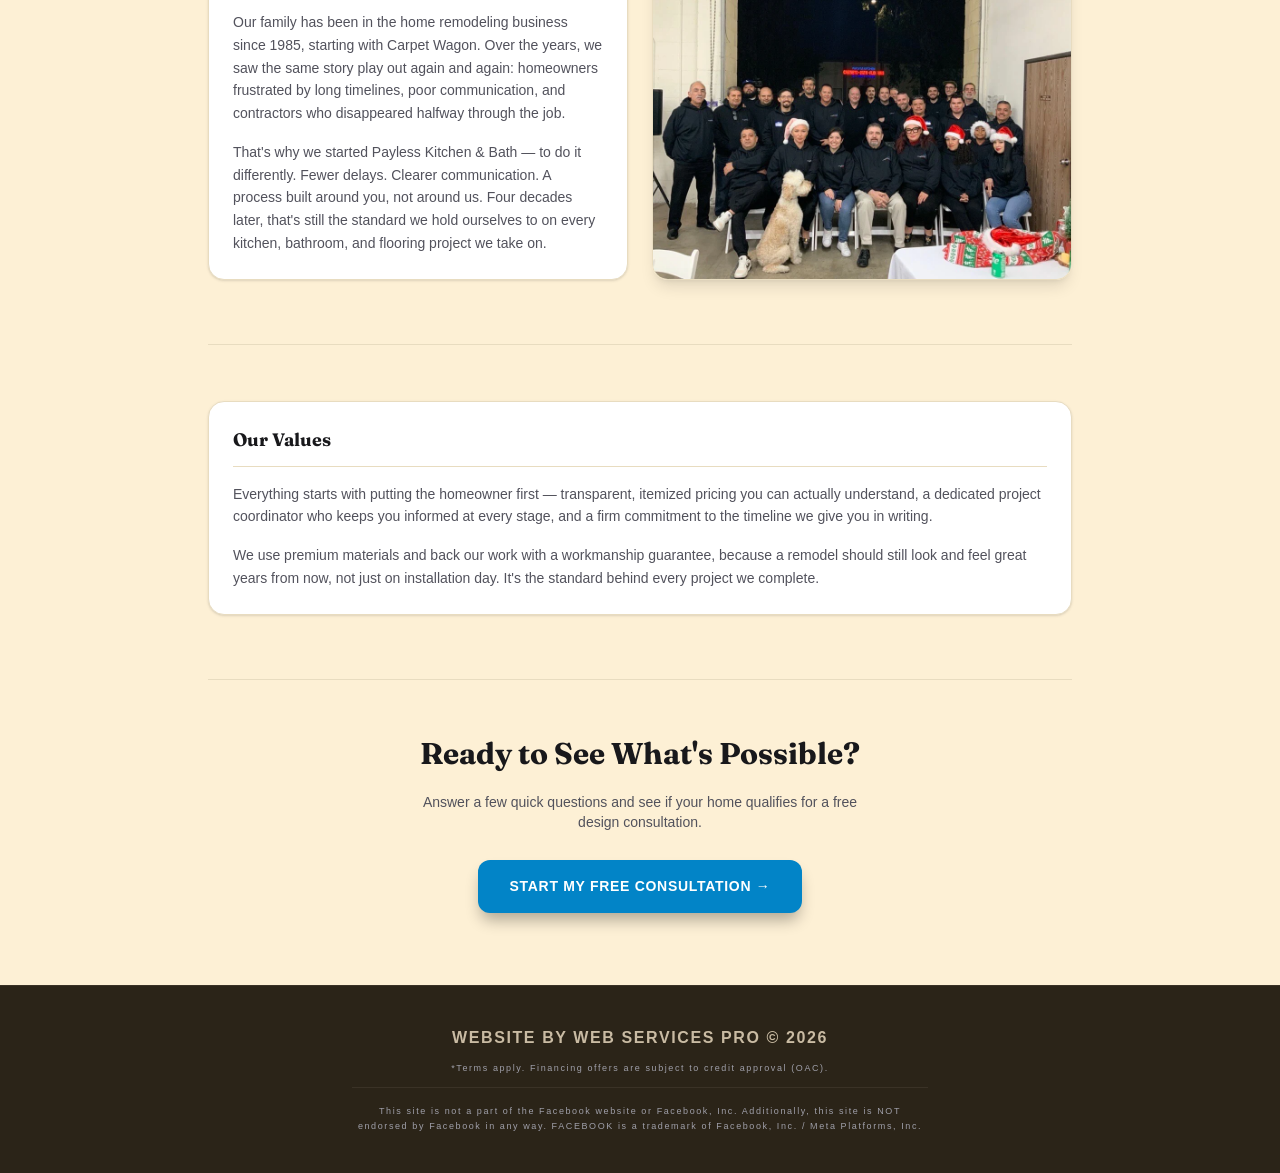
==== commit 7bd9dc67: "Update bathroom image sources in carousel" ====
--- a/index.html
+++ b/index.html
@@ -652,70 +652,70 @@
               <button onclick="moveCarousel('bathCarousel', -1)" aria-label="Previous photo" class="absolute top-1/2 -translate-y-1/2 left-3 z-10 bg-zinc-950/70 hover:bg-zinc-950/90 backdrop-blur-sm border border-zinc-700/50 text-white w-9 h-9 rounded-full flex items-center justify-center transition">◀</button>
               <button onclick="moveCarousel('bathCarousel', 1)" aria-label="Next photo" class="absolute top-1/2 -translate-y-1/2 right-3 z-10 bg-zinc-950/70 hover:bg-zinc-950/90 backdrop-blur-sm border border-zinc-700/50 text-white w-9 h-9 rounded-full flex items-center justify-center transition">▶</button>
           <div class="carousel-slide active cursor-pointer" onclick="openLightbox('images/bathroom-after-1.webp')">
-            <img src="images/bathroom-after-1.webp" alt="Bathroom remodel — Upland, CA" loading="lazy" width="756" height="504" class="w-full h-72 sm:h-96 object-cover">
+            <img src="images/bathroom-1.webp" alt="Bathroom remodel — Upland, CA" loading="lazy" width="756" height="504" class="w-full h-72 sm:h-96 object-cover">
             <div class="absolute inset-x-0 bottom-0 bg-gradient-to-t from-black/85 via-black/40 to-transparent p-4 pt-14 pointer-events-none">
               <span class="text-white font-black text-sm uppercase tracking-wide">Upland, CA</span>
             </div>
           </div>
 
           <div class="carousel-slide cursor-pointer" onclick="openLightbox('images/bathroom-after-2.webp')">
-            <img src="images/bathroom-after-2.webp" loading="lazy" alt="Bathroom remodel — West Covina, CA" class="w-full h-72 sm:h-96 object-cover">
+            <img src="images/bathroom-2.webp" loading="lazy" alt="Bathroom remodel — West Covina, CA" class="w-full h-72 sm:h-96 object-cover">
             <div class="absolute inset-x-0 bottom-0 bg-gradient-to-t from-black/85 via-black/40 to-transparent p-4 pt-14 pointer-events-none">
               <span class="text-white font-black text-sm uppercase tracking-wide">West Covina, CA</span>
             </div>
           </div>
 
           <div class="carousel-slide cursor-pointer" onclick="openLightbox('images/bathroom-after-3.webp')">
-            <img src="images/bathroom-after-3.webp" loading="lazy" alt="Bathroom remodel — Lancaster, CA" class="w-full h-72 sm:h-96 object-cover">
+            <img src="images/bathroom-3.webp" loading="lazy" alt="Bathroom remodel — Lancaster, CA" class="w-full h-72 sm:h-96 object-cover">
             <div class="absolute inset-x-0 bottom-0 bg-gradient-to-t from-black/85 via-black/40 to-transparent p-4 pt-14 pointer-events-none">
               <span class="text-white font-black text-sm uppercase tracking-wide">Lancaster, CA</span>
             </div>
           </div>
 
           <div class="carousel-slide cursor-pointer" onclick="openLightbox('images/bathroom-after-4.webp')">
-            <img src="images/bathroom-after-4.webp" loading="lazy" alt="Bathroom remodel — Modern Wet-Area Remodel" class="w-full h-72 sm:h-96 object-cover">
+            <img src="images/bathroom-4.webp" loading="lazy" alt="Bathroom remodel — Modern Wet-Area Remodel" class="w-full h-72 sm:h-96 object-cover">
             <div class="absolute inset-x-0 bottom-0 bg-gradient-to-t from-black/85 via-black/40 to-transparent p-4 pt-14 pointer-events-none">
               <span class="text-white font-black text-sm uppercase tracking-wide">Modern Wet-Area Remodel</span>
             </div>
           </div>
 
           <div class="carousel-slide cursor-pointer" onclick="openLightbox('images/bathroom-after-5.webp')">
-            <img src="images/bathroom-after-5.webp" loading="lazy" alt="Bathroom remodel — Redondo Beach, CA" class="w-full h-72 sm:h-96 object-cover">
+            <img src="images/bathroom-5.webp" loading="lazy" alt="Bathroom remodel — Redondo Beach, CA" class="w-full h-72 sm:h-96 object-cover">
             <div class="absolute inset-x-0 bottom-0 bg-gradient-to-t from-black/85 via-black/40 to-transparent p-4 pt-14 pointer-events-none">
               <span class="text-white font-black text-sm uppercase tracking-wide">Redondo Beach, CA</span>
             </div>
           </div>
 
           <div class="carousel-slide cursor-pointer" onclick="openLightbox('images/bathroom-after-6.webp')">
-            <img src="images/bathroom-after-6.webp" loading="lazy" alt="Bathroom remodel — Rancho Cucamonga, CA" class="w-full h-72 sm:h-96 object-cover">
+            <img src="images/bathroom-6.webp" loading="lazy" alt="Bathroom remodel — Rancho Cucamonga, CA" class="w-full h-72 sm:h-96 object-cover">
             <div class="absolute inset-x-0 bottom-0 bg-gradient-to-t from-black/85 via-black/40 to-transparent p-4 pt-14 pointer-events-none">
               <span class="text-white font-black text-sm uppercase tracking-wide">Rancho Cucamonga, CA</span>
             </div>
           </div>
 
           <div class="carousel-slide cursor-pointer" onclick="openLightbox('images/bathroom-after-7.webp')">
-            <img src="images/bathroom-after-7.webp" loading="lazy" alt="Bathroom remodel — Diamond Bar, CA" class="w-full h-72 sm:h-96 object-cover">
+            <img src="images/bathroom-7.webp" loading="lazy" alt="Bathroom remodel — Diamond Bar, CA" class="w-full h-72 sm:h-96 object-cover">
             <div class="absolute inset-x-0 bottom-0 bg-gradient-to-t from-black/85 via-black/40 to-transparent p-4 pt-14 pointer-events-none">
               <span class="text-white font-black text-sm uppercase tracking-wide">Diamond Bar, CA</span>
             </div>
           </div>
 
           <div class="carousel-slide cursor-pointer" onclick="openLightbox('images/bathroom-after-8.webp')">
-            <img src="images/bathroom-after-8.webp" loading="lazy" alt="Bathroom remodel — Chino Hills, CA" class="w-full h-72 sm:h-96 object-cover">
+            <img src="images/bathroom-8.webp" loading="lazy" alt="Bathroom remodel — Chino Hills, CA" class="w-full h-72 sm:h-96 object-cover">
             <div class="absolute inset-x-0 bottom-0 bg-gradient-to-t from-black/85 via-black/40 to-transparent p-4 pt-14 pointer-events-none">
               <span class="text-white font-black text-sm uppercase tracking-wide">Chino Hills, CA</span>
             </div>
           </div>
 
           <div class="carousel-slide cursor-pointer" onclick="openLightbox('images/bathroom-after-9.webp')">
-            <img src="images/bathroom-after-9.webp" loading="lazy" alt="Bathroom remodel — Whittier, CA" class="w-full h-72 sm:h-96 object-cover">
+            <img src="images/bathroom-9.webp" loading="lazy" alt="Bathroom remodel — Whittier, CA" class="w-full h-72 sm:h-96 object-cover">
             <div class="absolute inset-x-0 bottom-0 bg-gradient-to-t from-black/85 via-black/40 to-transparent p-4 pt-14 pointer-events-none">
               <span class="text-white font-black text-sm uppercase tracking-wide">Whittier, CA</span>
             </div>
           </div>
 
           <div class="carousel-slide cursor-pointer" onclick="openLightbox('images/bathroom-after-10.webp')">
-            <img src="images/bathroom-after-10.webp" loading="lazy" alt="Bathroom remodel — Glendora, CA" class="w-full h-72 sm:h-96 object-cover">
+            <img src="images/bathroom-10.webp" loading="lazy" alt="Bathroom remodel — Glendora, CA" class="w-full h-72 sm:h-96 object-cover">
             <div class="absolute inset-x-0 bottom-0 bg-gradient-to-t from-black/85 via-black/40 to-transparent p-4 pt-14 pointer-events-none">
               <span class="text-white font-black text-sm uppercase tracking-wide">Glendora, CA</span>
             </div>
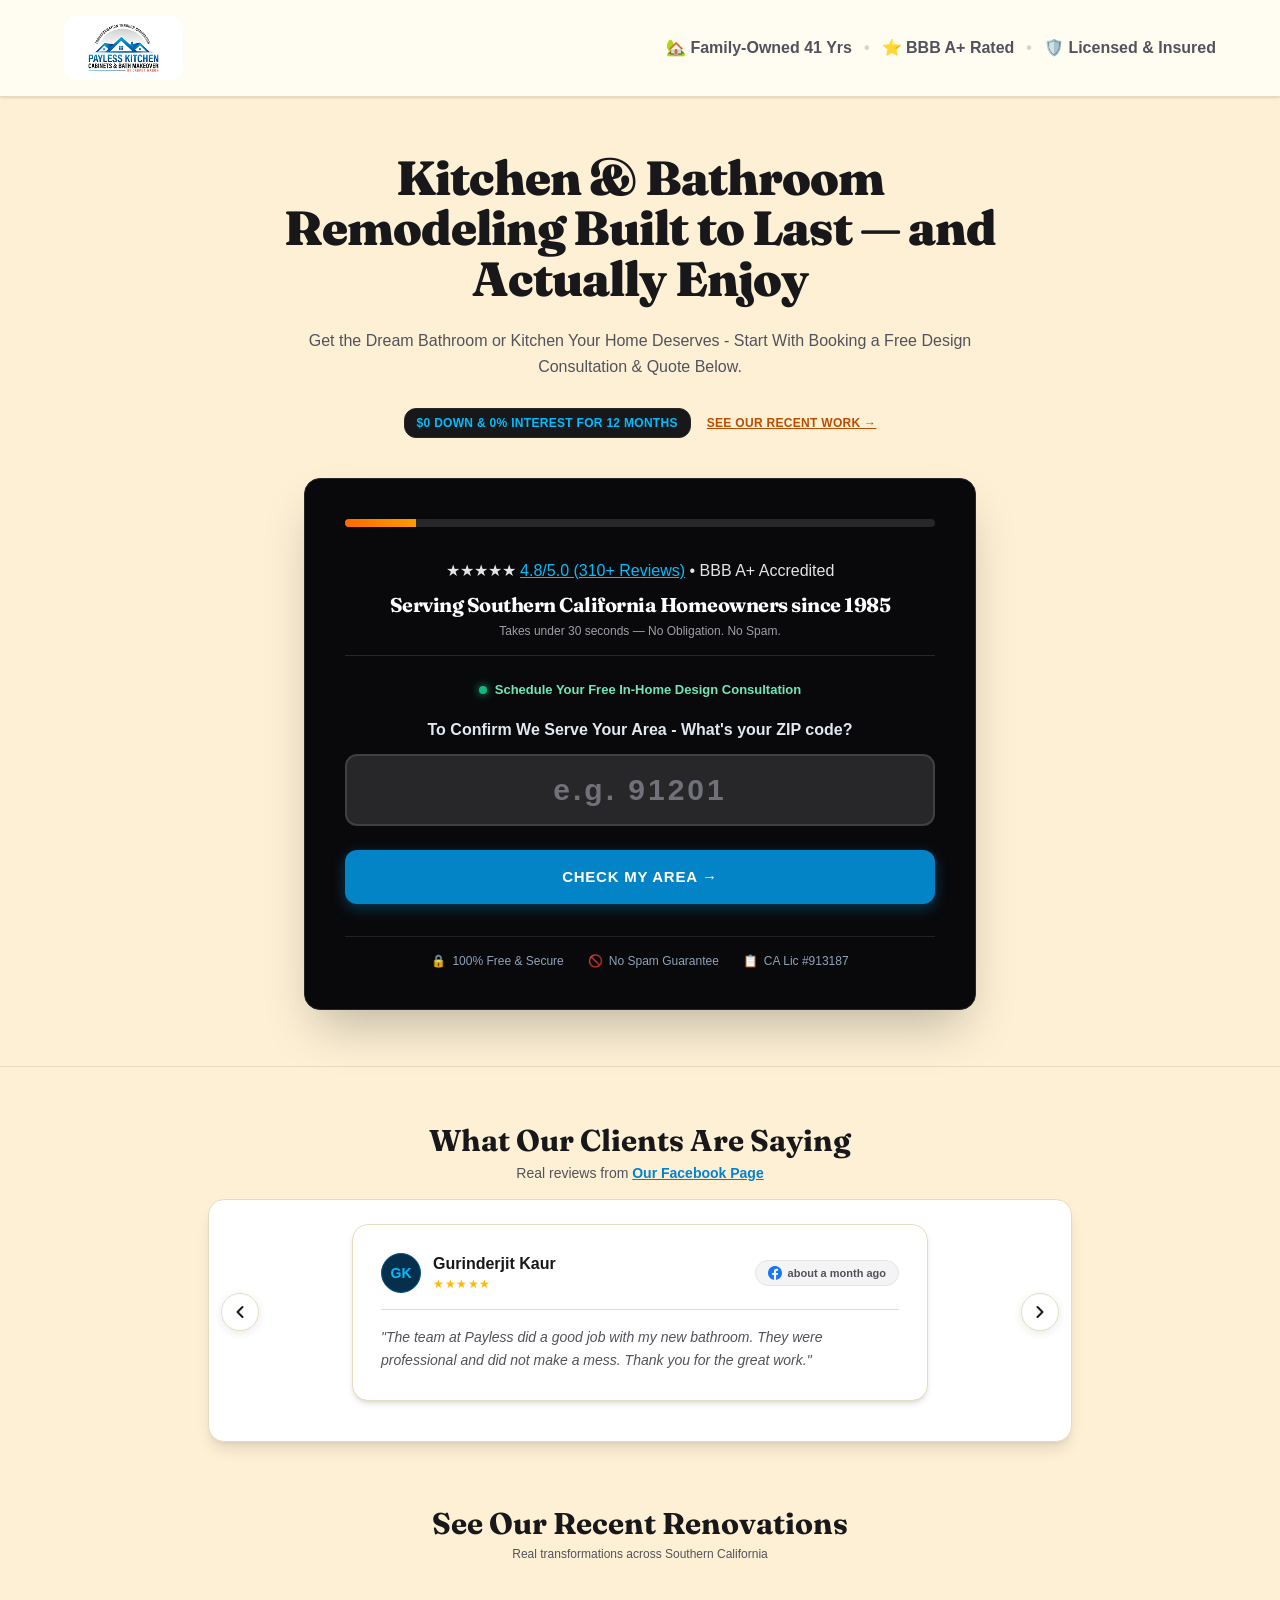
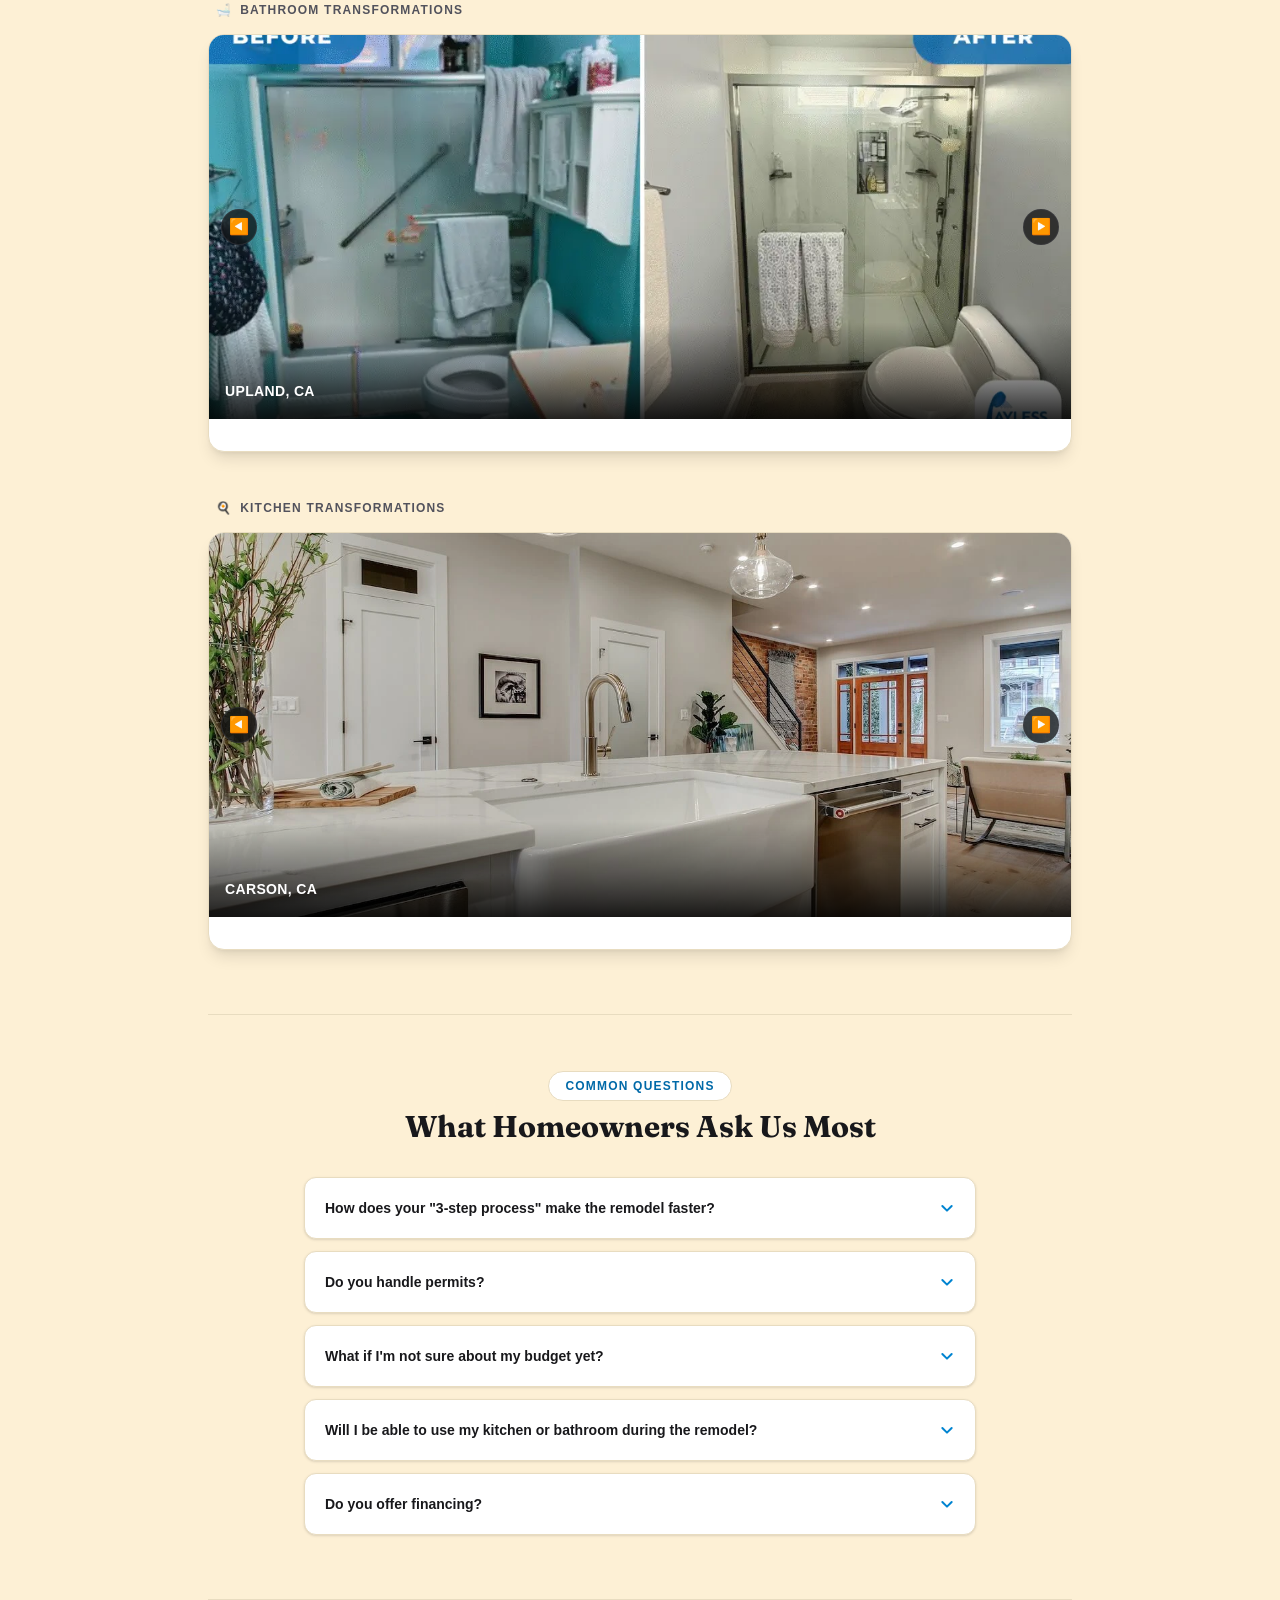
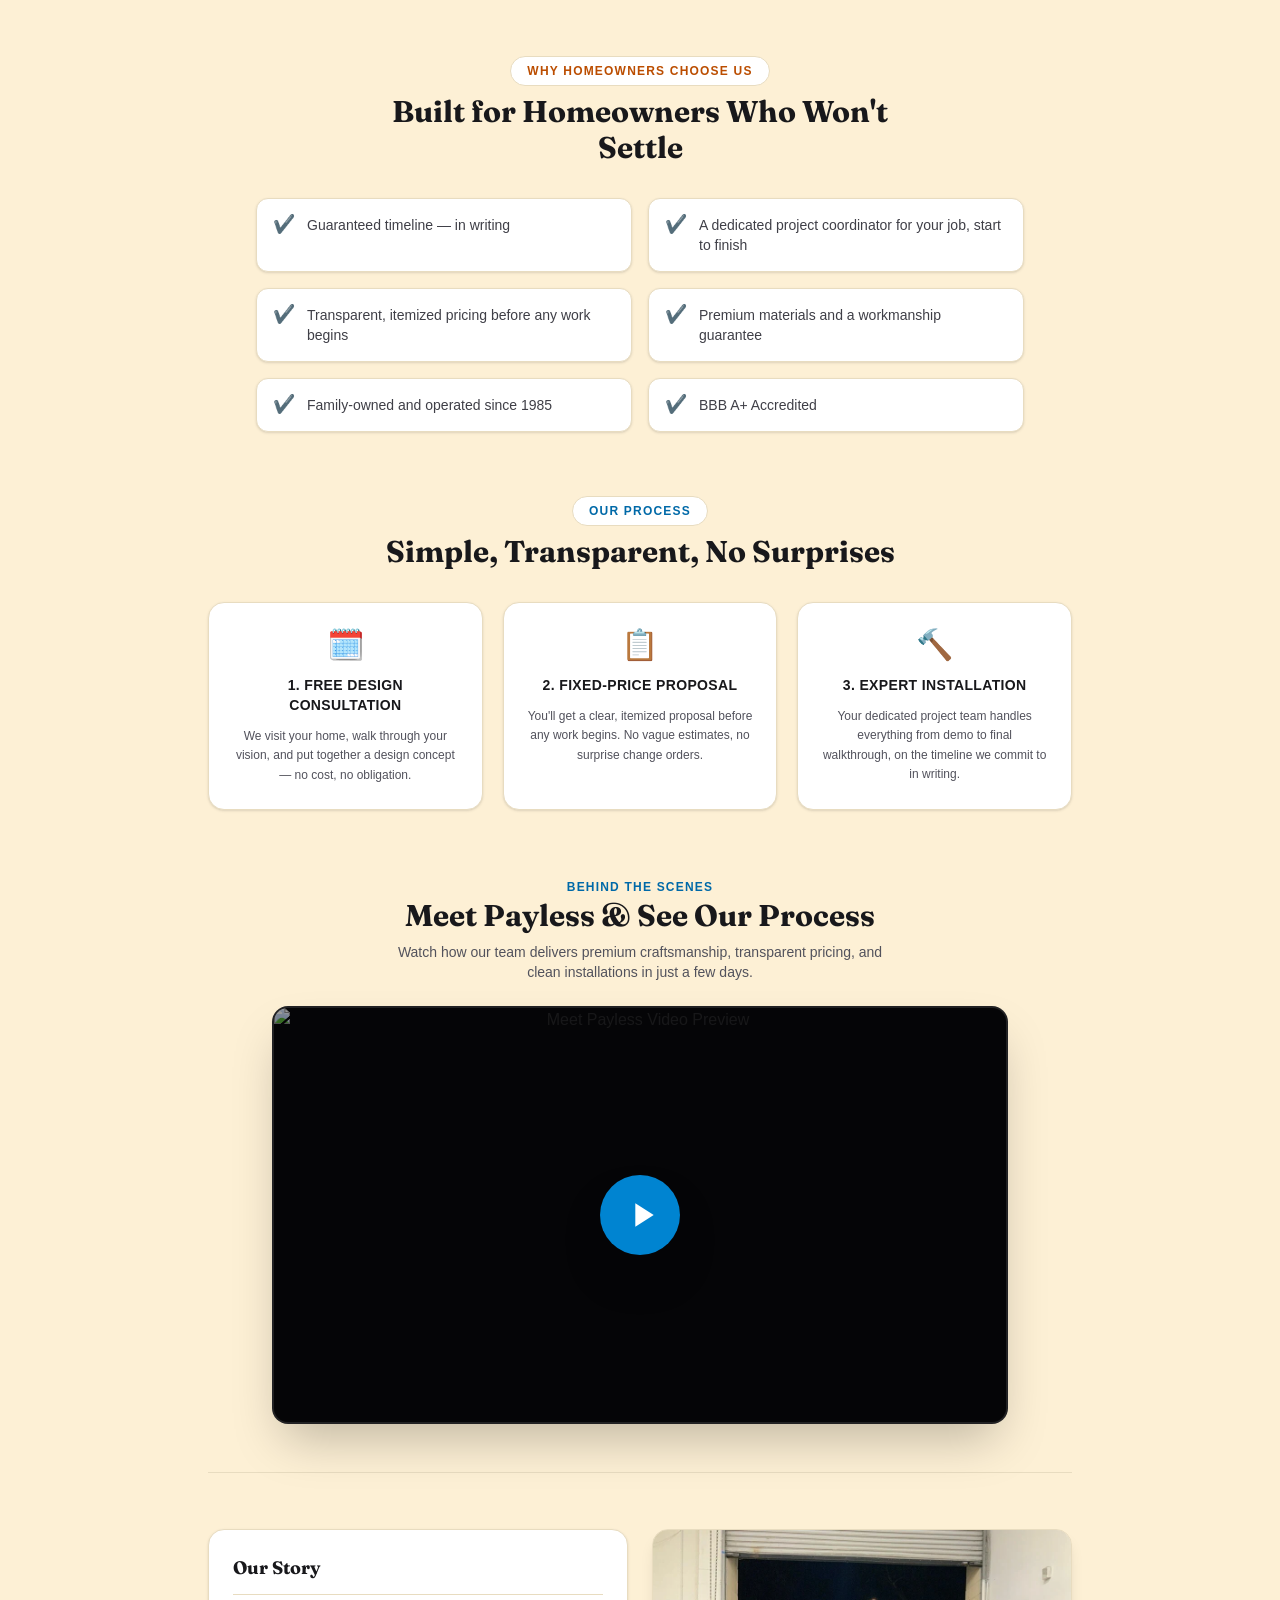
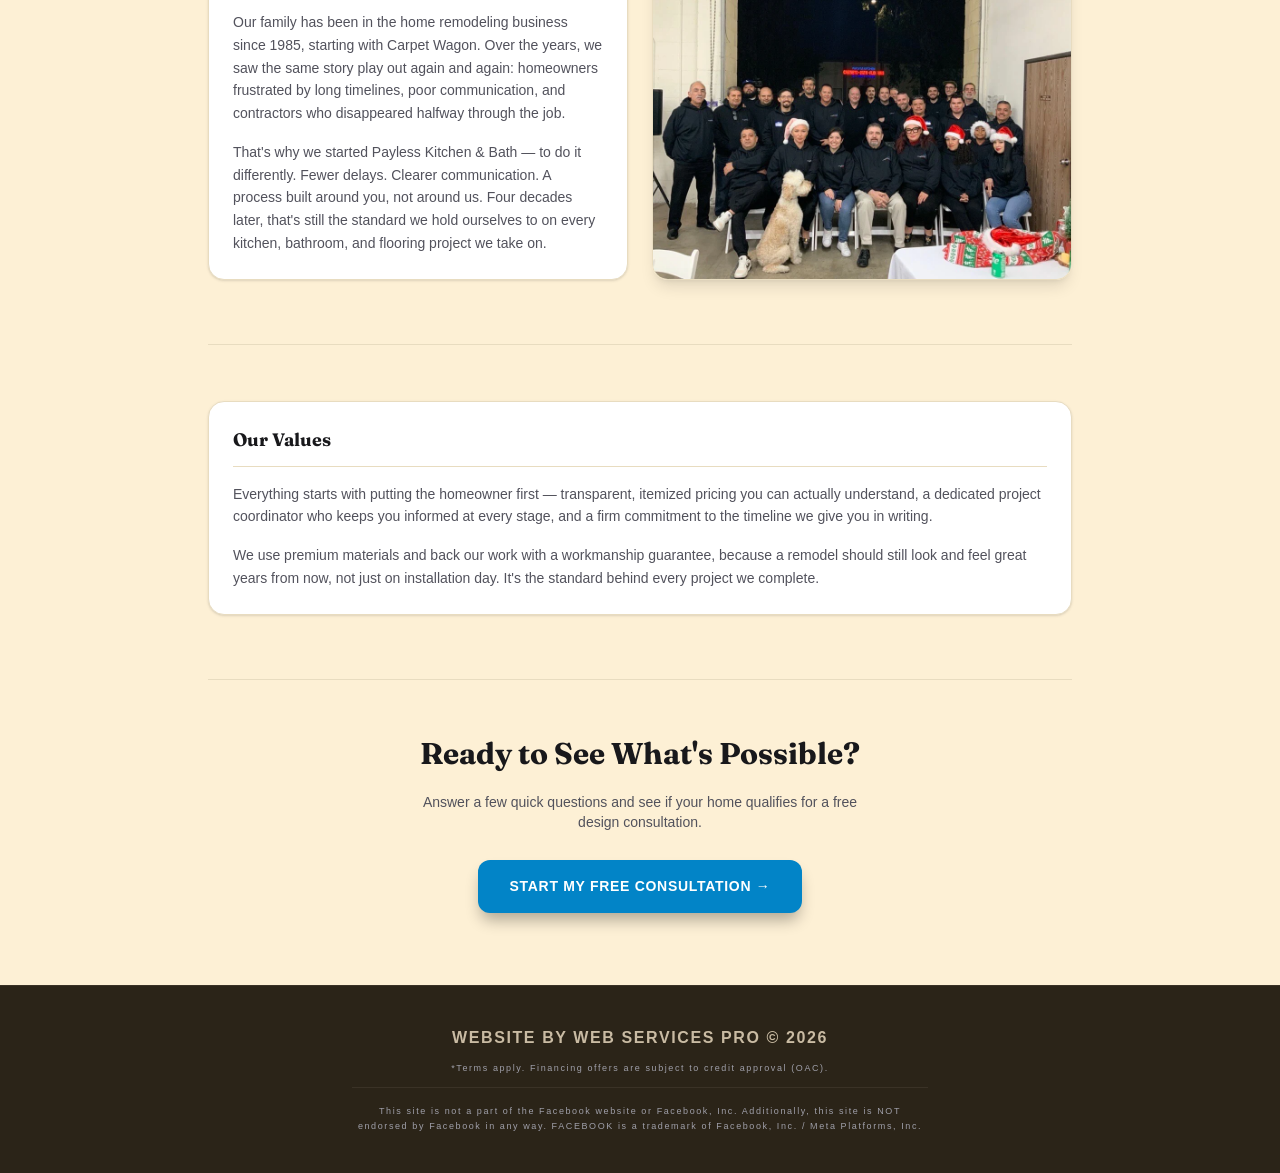
==== commit 2e2797f7: "Update gallery and review sections in index.html" ====
--- a/index.html
+++ b/index.html
@@ -100,6 +100,9 @@
         <div class="bg-zinc-900 border border-zinc-800 rounded-xl px-3 py-1.5 text-center">
           <p class="text-sky-400 font-bold text-xs uppercase tracking-wide">$0 Down &amp; 0% Interest for 12 Months</p>
         </div>
+        <a href="#galleryShowcase" class="text-amber-700 hover:text-amber-800 font-bold text-xs uppercase tracking-wide underline decoration-dotted underline-offset-2 transition">
+          See Our Recent Work &rarr;
+        </a>
       </div>
       
       <div id="quizCard" class="w-full max-w-2xl mx-auto bg-zinc-950 border border-zinc-800 rounded-2xl shadow-2xl p-5 sm:p-10 text-left mt-3 sm:mt-10 relative scroll-mt-24">
@@ -110,7 +113,7 @@
 
         <div id="surveyHeader" class="mb-4 sm:mb-6 border-b border-zinc-800 pb-3 sm:pb-4 text-center">
           <div class="flex items-center justify-center gap-2 mb-2">
-            <span class="text-font-bold text-zinc-200">★★★★★ 4.8/5.0 (310+ Reviews) • BBB A+ Accredited</span>
+            <span class="text-font-bold text-zinc-200">★★★★★ <a href="#reviewsSection" class="text-sky-400 underline decoration-dotted underline-offset-2 hover:text-sky-300 transition">4.8/5.0 (310+ Reviews)</a> • BBB A+ Accredited</span>
           </div>
           <h2 id="dynamicMainTitle" class="font-display text-lg sm:text-xl font-bold text-white tracking-tight">Serving Southern California Homeowners since 1985</h2>
           <p id="dynamicSubTitle" class="text-xs text-zinc-400 mt-1">Takes under 30 seconds — No Obligation. No Spam.</p>
@@ -323,7 +326,7 @@
 
   <main class="max-w-4xl mx-auto px-4 py-14 w-full space-y-16">
     
-    <section class="space-y-4">
+    <section id="reviewsSection" class="space-y-4 scroll-mt-24">
       <div class="text-center">
         <h2 class="font-display text-2xl sm:text-3xl font-bold text-zinc-900">What Our Clients Are Saying</h2>
         <p class="text-xs sm:text-sm text-zinc-600 mt-1">
@@ -638,9 +641,9 @@
       </div>
     </section>
             
-    <section class="space-y-10">
+    <section id="galleryShowcase" class="space-y-10 scroll-mt-24">
       <div class="text-center">
-        <h2 class="font-display text-2xl sm:text-3xl font-bold text-zinc-900">See Our Recent Work</h2>
+        <h2 class="font-display text-2xl sm:text-3xl font-bold text-zinc-900">See Our Recent Renovations</h2>
         <p class="text-xs text-zinc-600 mt-1">Real transformations across Southern California</p>
       </div>
 
@@ -651,70 +654,70 @@
             <div class="relative">
               <button onclick="moveCarousel('bathCarousel', -1)" aria-label="Previous photo" class="absolute top-1/2 -translate-y-1/2 left-3 z-10 bg-zinc-950/70 hover:bg-zinc-950/90 backdrop-blur-sm border border-zinc-700/50 text-white w-9 h-9 rounded-full flex items-center justify-center transition">◀</button>
               <button onclick="moveCarousel('bathCarousel', 1)" aria-label="Next photo" class="absolute top-1/2 -translate-y-1/2 right-3 z-10 bg-zinc-950/70 hover:bg-zinc-950/90 backdrop-blur-sm border border-zinc-700/50 text-white w-9 h-9 rounded-full flex items-center justify-center transition">▶</button>
-          <div class="carousel-slide active cursor-pointer" onclick="openLightbox('images/bathroom-after-1.webp')">
+          <div class="carousel-slide active cursor-pointer" onclick="openLightbox('images/bathroom-1.webp')">
             <img src="images/bathroom-1.webp" alt="Bathroom remodel — Upland, CA" loading="lazy" width="756" height="504" class="w-full h-72 sm:h-96 object-cover">
             <div class="absolute inset-x-0 bottom-0 bg-gradient-to-t from-black/85 via-black/40 to-transparent p-4 pt-14 pointer-events-none">
               <span class="text-white font-black text-sm uppercase tracking-wide">Upland, CA</span>
             </div>
           </div>
 
-          <div class="carousel-slide cursor-pointer" onclick="openLightbox('images/bathroom-after-2.webp')">
+          <div class="carousel-slide cursor-pointer" onclick="openLightbox('images/bathroom-2.webp')">
             <img src="images/bathroom-2.webp" loading="lazy" alt="Bathroom remodel — West Covina, CA" class="w-full h-72 sm:h-96 object-cover">
             <div class="absolute inset-x-0 bottom-0 bg-gradient-to-t from-black/85 via-black/40 to-transparent p-4 pt-14 pointer-events-none">
               <span class="text-white font-black text-sm uppercase tracking-wide">West Covina, CA</span>
             </div>
           </div>
 
-          <div class="carousel-slide cursor-pointer" onclick="openLightbox('images/bathroom-after-3.webp')">
+          <div class="carousel-slide cursor-pointer" onclick="openLightbox('images/bathroom-3.webp')">
             <img src="images/bathroom-3.webp" loading="lazy" alt="Bathroom remodel — Lancaster, CA" class="w-full h-72 sm:h-96 object-cover">
             <div class="absolute inset-x-0 bottom-0 bg-gradient-to-t from-black/85 via-black/40 to-transparent p-4 pt-14 pointer-events-none">
               <span class="text-white font-black text-sm uppercase tracking-wide">Lancaster, CA</span>
             </div>
           </div>
 
-          <div class="carousel-slide cursor-pointer" onclick="openLightbox('images/bathroom-after-4.webp')">
+          <div class="carousel-slide cursor-pointer" onclick="openLightbox('images/bathroom-4.webp')">
             <img src="images/bathroom-4.webp" loading="lazy" alt="Bathroom remodel — Modern Wet-Area Remodel" class="w-full h-72 sm:h-96 object-cover">
             <div class="absolute inset-x-0 bottom-0 bg-gradient-to-t from-black/85 via-black/40 to-transparent p-4 pt-14 pointer-events-none">
               <span class="text-white font-black text-sm uppercase tracking-wide">Modern Wet-Area Remodel</span>
             </div>
           </div>
 
-          <div class="carousel-slide cursor-pointer" onclick="openLightbox('images/bathroom-after-5.webp')">
+          <div class="carousel-slide cursor-pointer" onclick="openLightbox('images/bathroom-5.webp')">
             <img src="images/bathroom-5.webp" loading="lazy" alt="Bathroom remodel — Redondo Beach, CA" class="w-full h-72 sm:h-96 object-cover">
             <div class="absolute inset-x-0 bottom-0 bg-gradient-to-t from-black/85 via-black/40 to-transparent p-4 pt-14 pointer-events-none">
               <span class="text-white font-black text-sm uppercase tracking-wide">Redondo Beach, CA</span>
             </div>
           </div>
 
-          <div class="carousel-slide cursor-pointer" onclick="openLightbox('images/bathroom-after-6.webp')">
+          <div class="carousel-slide cursor-pointer" onclick="openLightbox('images/bathroom-6.webp')">
             <img src="images/bathroom-6.webp" loading="lazy" alt="Bathroom remodel — Rancho Cucamonga, CA" class="w-full h-72 sm:h-96 object-cover">
             <div class="absolute inset-x-0 bottom-0 bg-gradient-to-t from-black/85 via-black/40 to-transparent p-4 pt-14 pointer-events-none">
               <span class="text-white font-black text-sm uppercase tracking-wide">Rancho Cucamonga, CA</span>
             </div>
           </div>
 
-          <div class="carousel-slide cursor-pointer" onclick="openLightbox('images/bathroom-after-7.webp')">
+          <div class="carousel-slide cursor-pointer" onclick="openLightbox('images/bathroom-7.webp')">
             <img src="images/bathroom-7.webp" loading="lazy" alt="Bathroom remodel — Diamond Bar, CA" class="w-full h-72 sm:h-96 object-cover">
             <div class="absolute inset-x-0 bottom-0 bg-gradient-to-t from-black/85 via-black/40 to-transparent p-4 pt-14 pointer-events-none">
               <span class="text-white font-black text-sm uppercase tracking-wide">Diamond Bar, CA</span>
             </div>
           </div>
 
-          <div class="carousel-slide cursor-pointer" onclick="openLightbox('images/bathroom-after-8.webp')">
+          <div class="carousel-slide cursor-pointer" onclick="openLightbox('images/bathroom-8.webp')">
             <img src="images/bathroom-8.webp" loading="lazy" alt="Bathroom remodel — Chino Hills, CA" class="w-full h-72 sm:h-96 object-cover">
             <div class="absolute inset-x-0 bottom-0 bg-gradient-to-t from-black/85 via-black/40 to-transparent p-4 pt-14 pointer-events-none">
               <span class="text-white font-black text-sm uppercase tracking-wide">Chino Hills, CA</span>
             </div>
           </div>
 
-          <div class="carousel-slide cursor-pointer" onclick="openLightbox('images/bathroom-after-9.webp')">
+          <div class="carousel-slide cursor-pointer" onclick="openLightbox('images/bathroom-9.webp')">
             <img src="images/bathroom-9.webp" loading="lazy" alt="Bathroom remodel — Whittier, CA" class="w-full h-72 sm:h-96 object-cover">
             <div class="absolute inset-x-0 bottom-0 bg-gradient-to-t from-black/85 via-black/40 to-transparent p-4 pt-14 pointer-events-none">
               <span class="text-white font-black text-sm uppercase tracking-wide">Whittier, CA</span>
             </div>
           </div>
 
-          <div class="carousel-slide cursor-pointer" onclick="openLightbox('images/bathroom-after-10.webp')">
+          <div class="carousel-slide cursor-pointer" onclick="openLightbox('images/bathroom-10.webp')">
             <img src="images/bathroom-10.webp" loading="lazy" alt="Bathroom remodel — Glendora, CA" class="w-full h-72 sm:h-96 object-cover">
             <div class="absolute inset-x-0 bottom-0 bg-gradient-to-t from-black/85 via-black/40 to-transparent p-4 pt-14 pointer-events-none">
               <span class="text-white font-black text-sm uppercase tracking-wide">Glendora, CA</span>
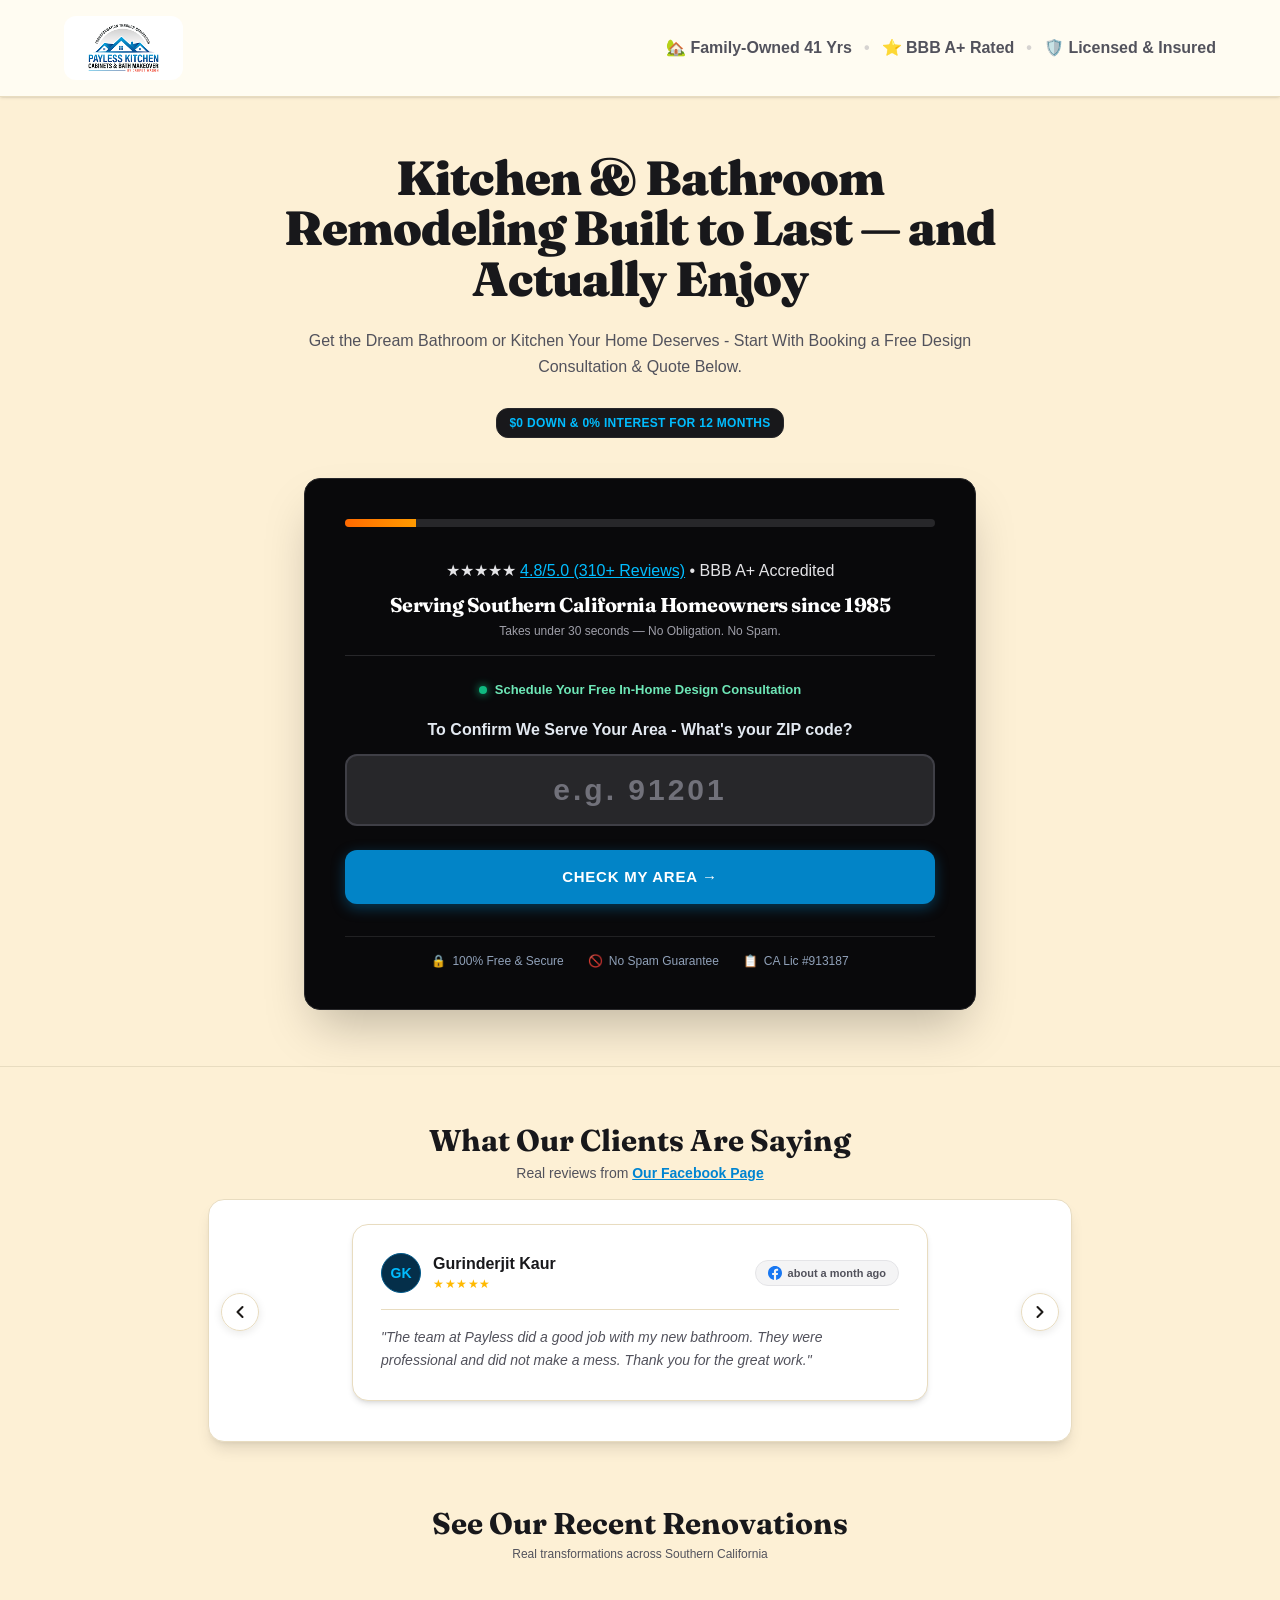
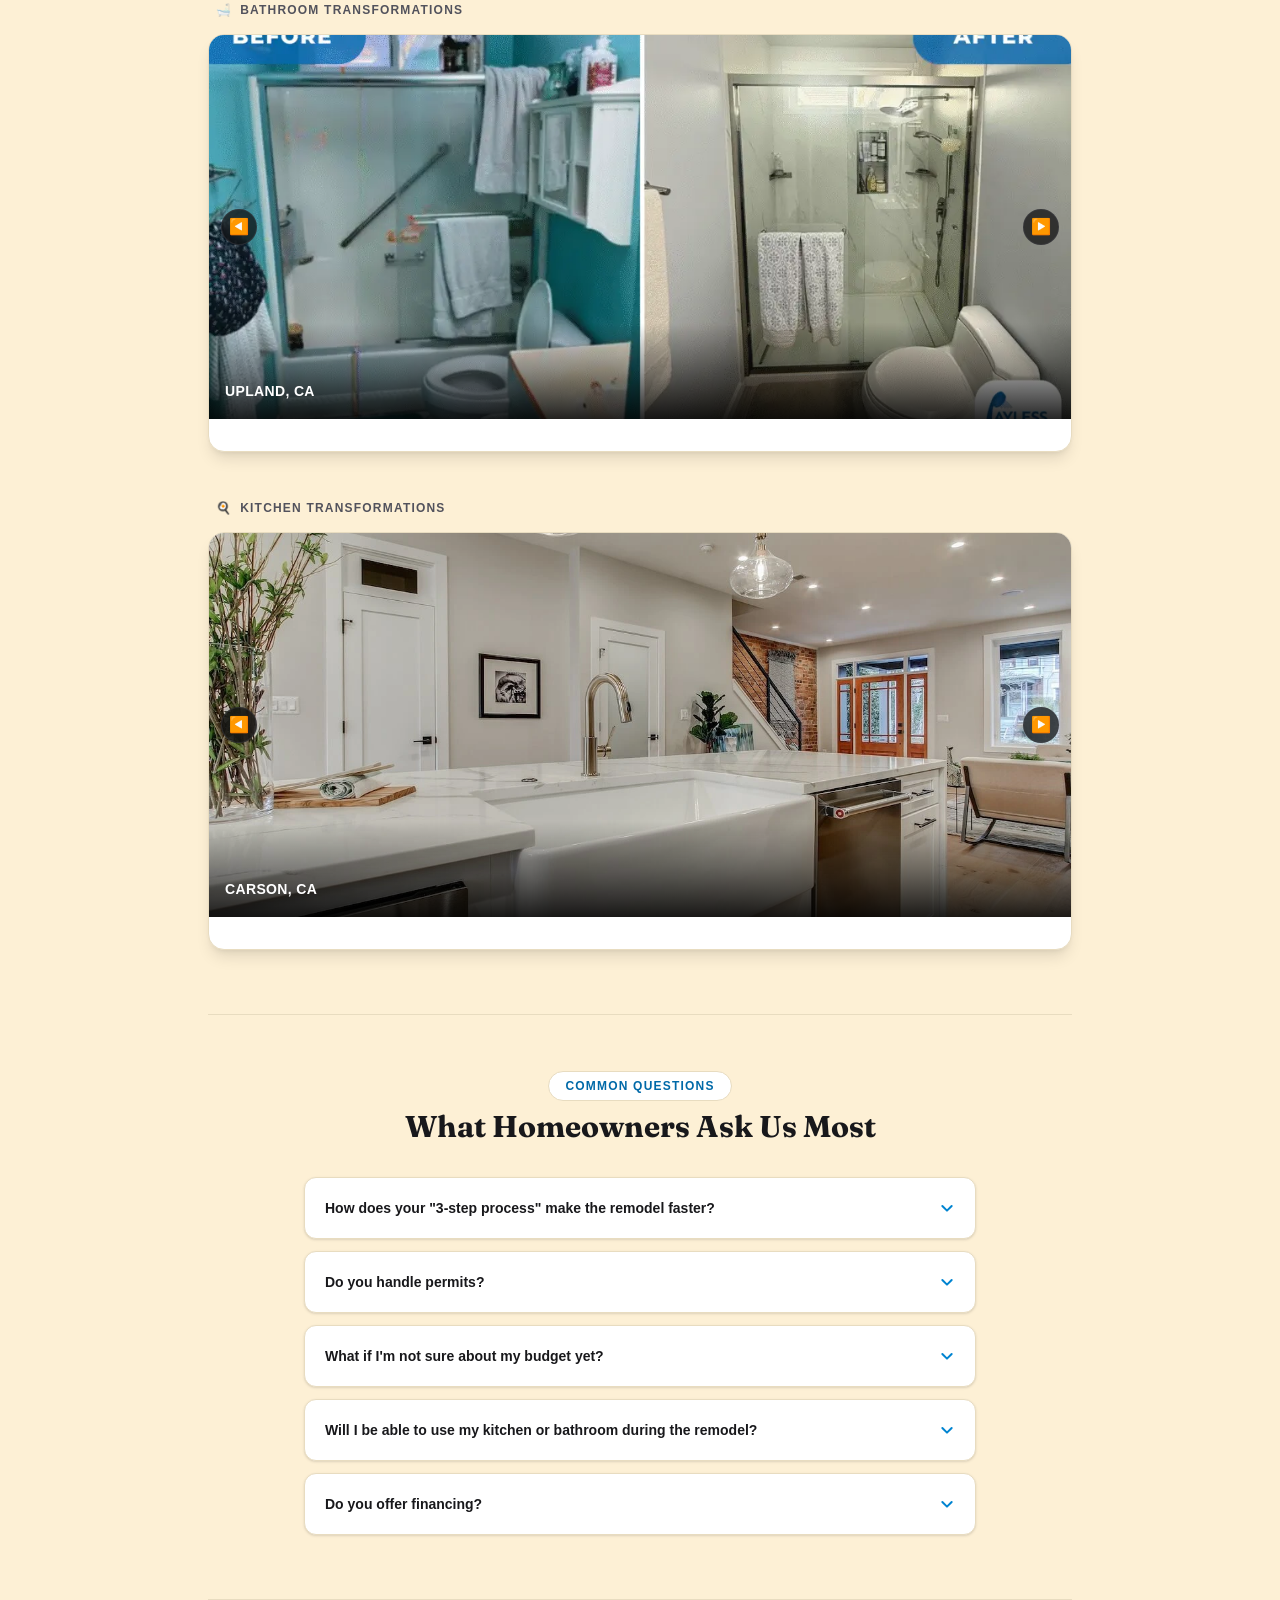
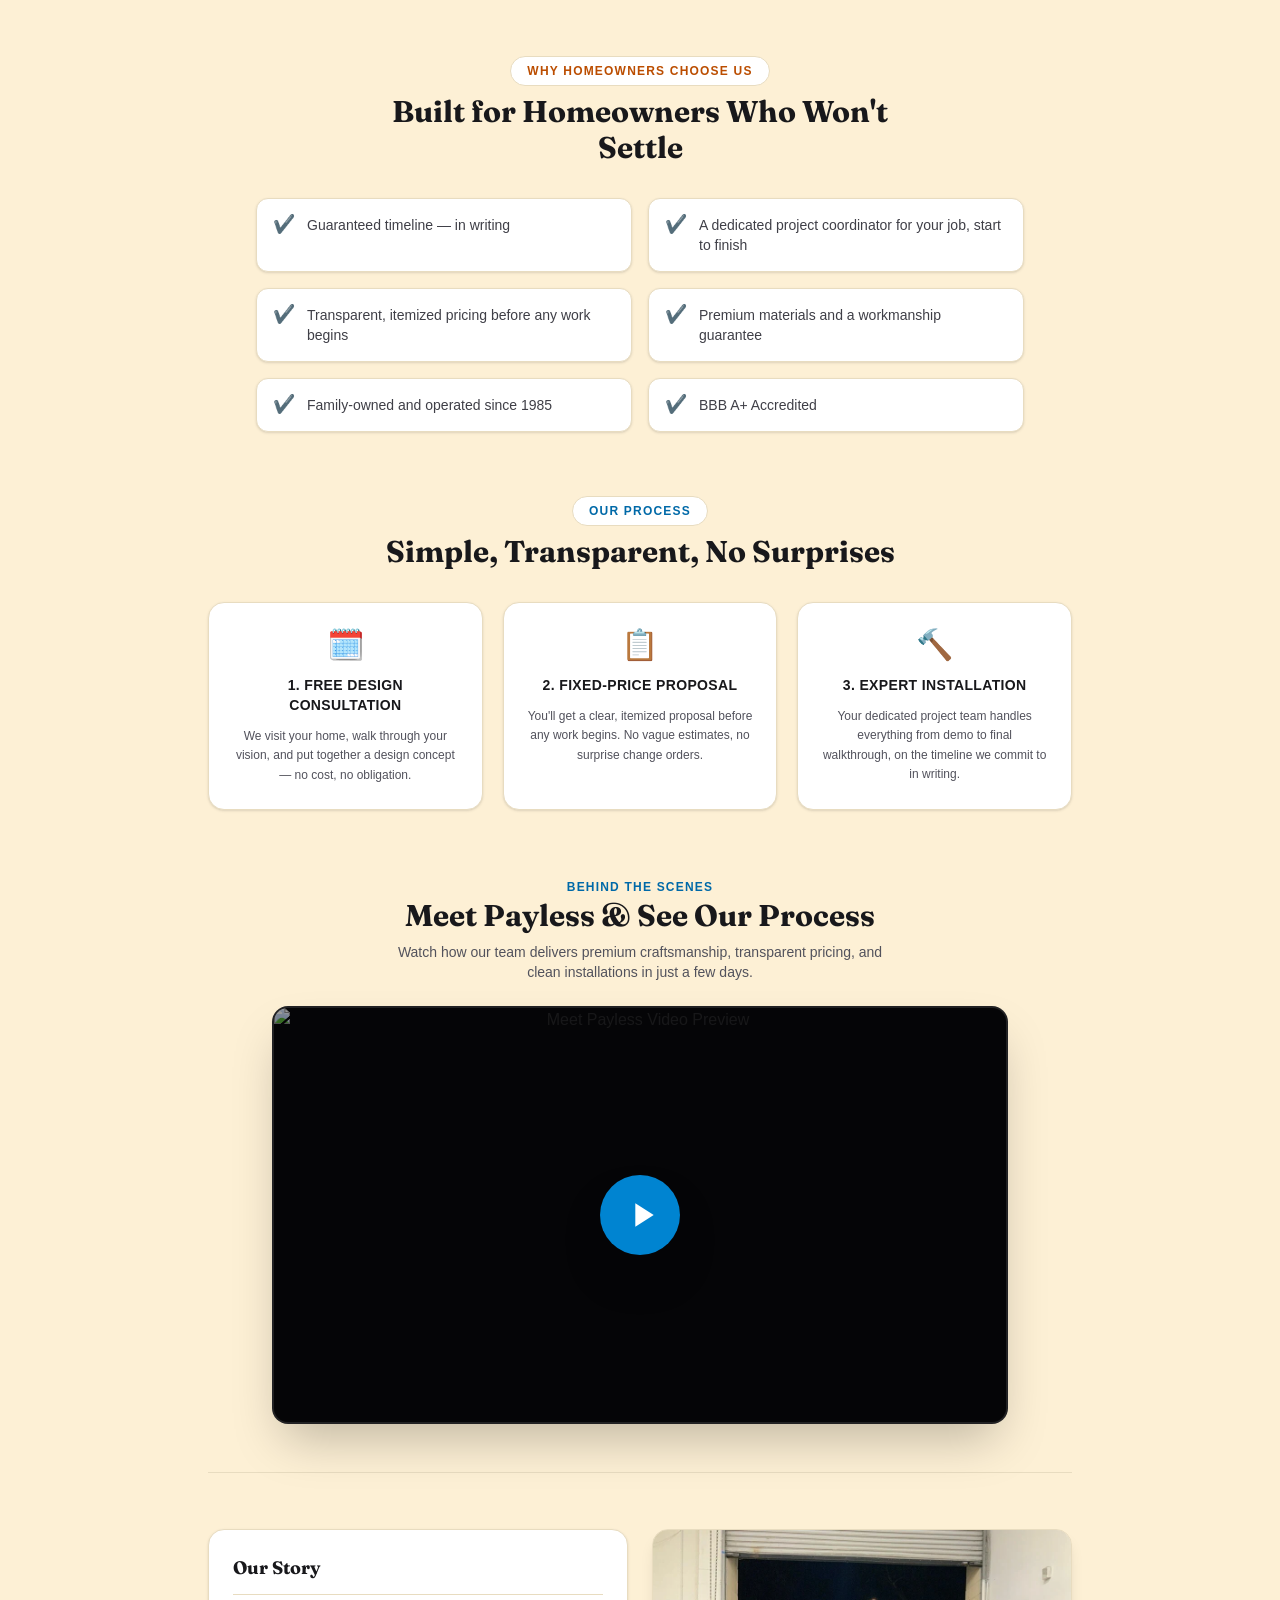
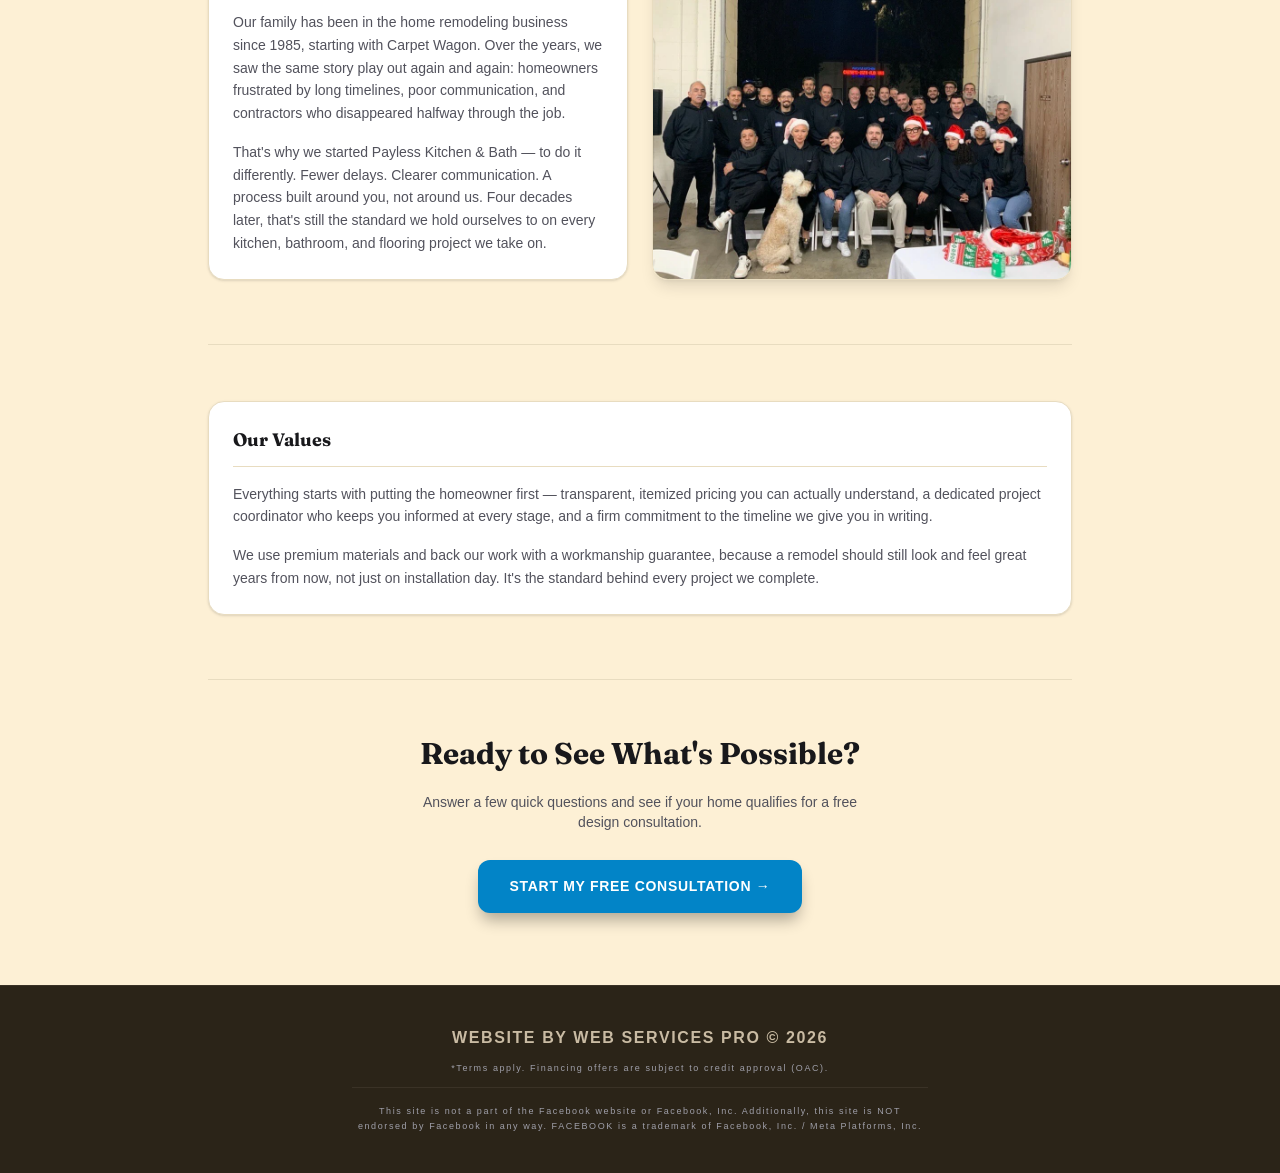
==== commit 0476f94b: "Remove link to recent work section Removed link to recent work from the index.html file." ====
--- a/index.html
+++ b/index.html
@@ -100,9 +100,6 @@
         <div class="bg-zinc-900 border border-zinc-800 rounded-xl px-3 py-1.5 text-center">
           <p class="text-sky-400 font-bold text-xs uppercase tracking-wide">$0 Down &amp; 0% Interest for 12 Months</p>
         </div>
-        <a href="#galleryShowcase" class="text-amber-700 hover:text-amber-800 font-bold text-xs uppercase tracking-wide underline decoration-dotted underline-offset-2 transition">
-          See Our Recent Work &rarr;
-        </a>
       </div>
       
       <div id="quizCard" class="w-full max-w-2xl mx-auto bg-zinc-950 border border-zinc-800 rounded-2xl shadow-2xl p-5 sm:p-10 text-left mt-3 sm:mt-10 relative scroll-mt-24">
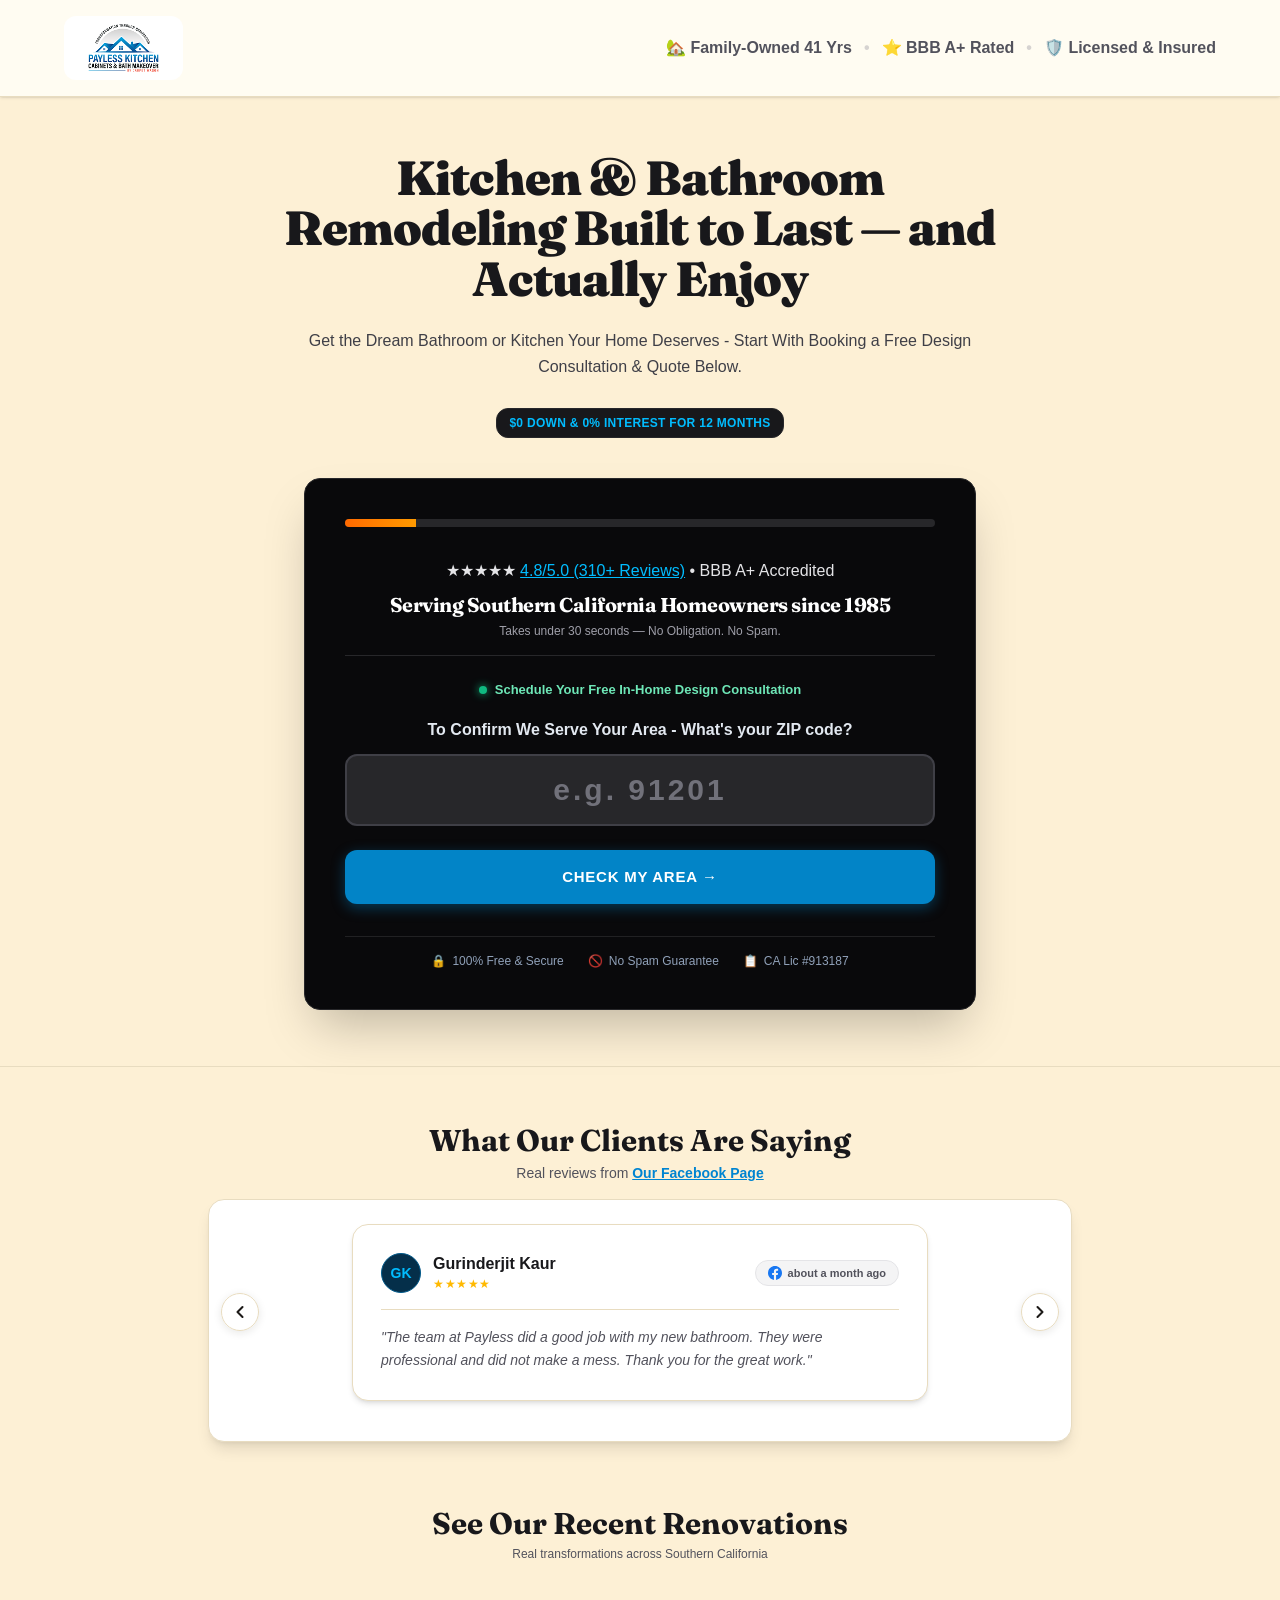
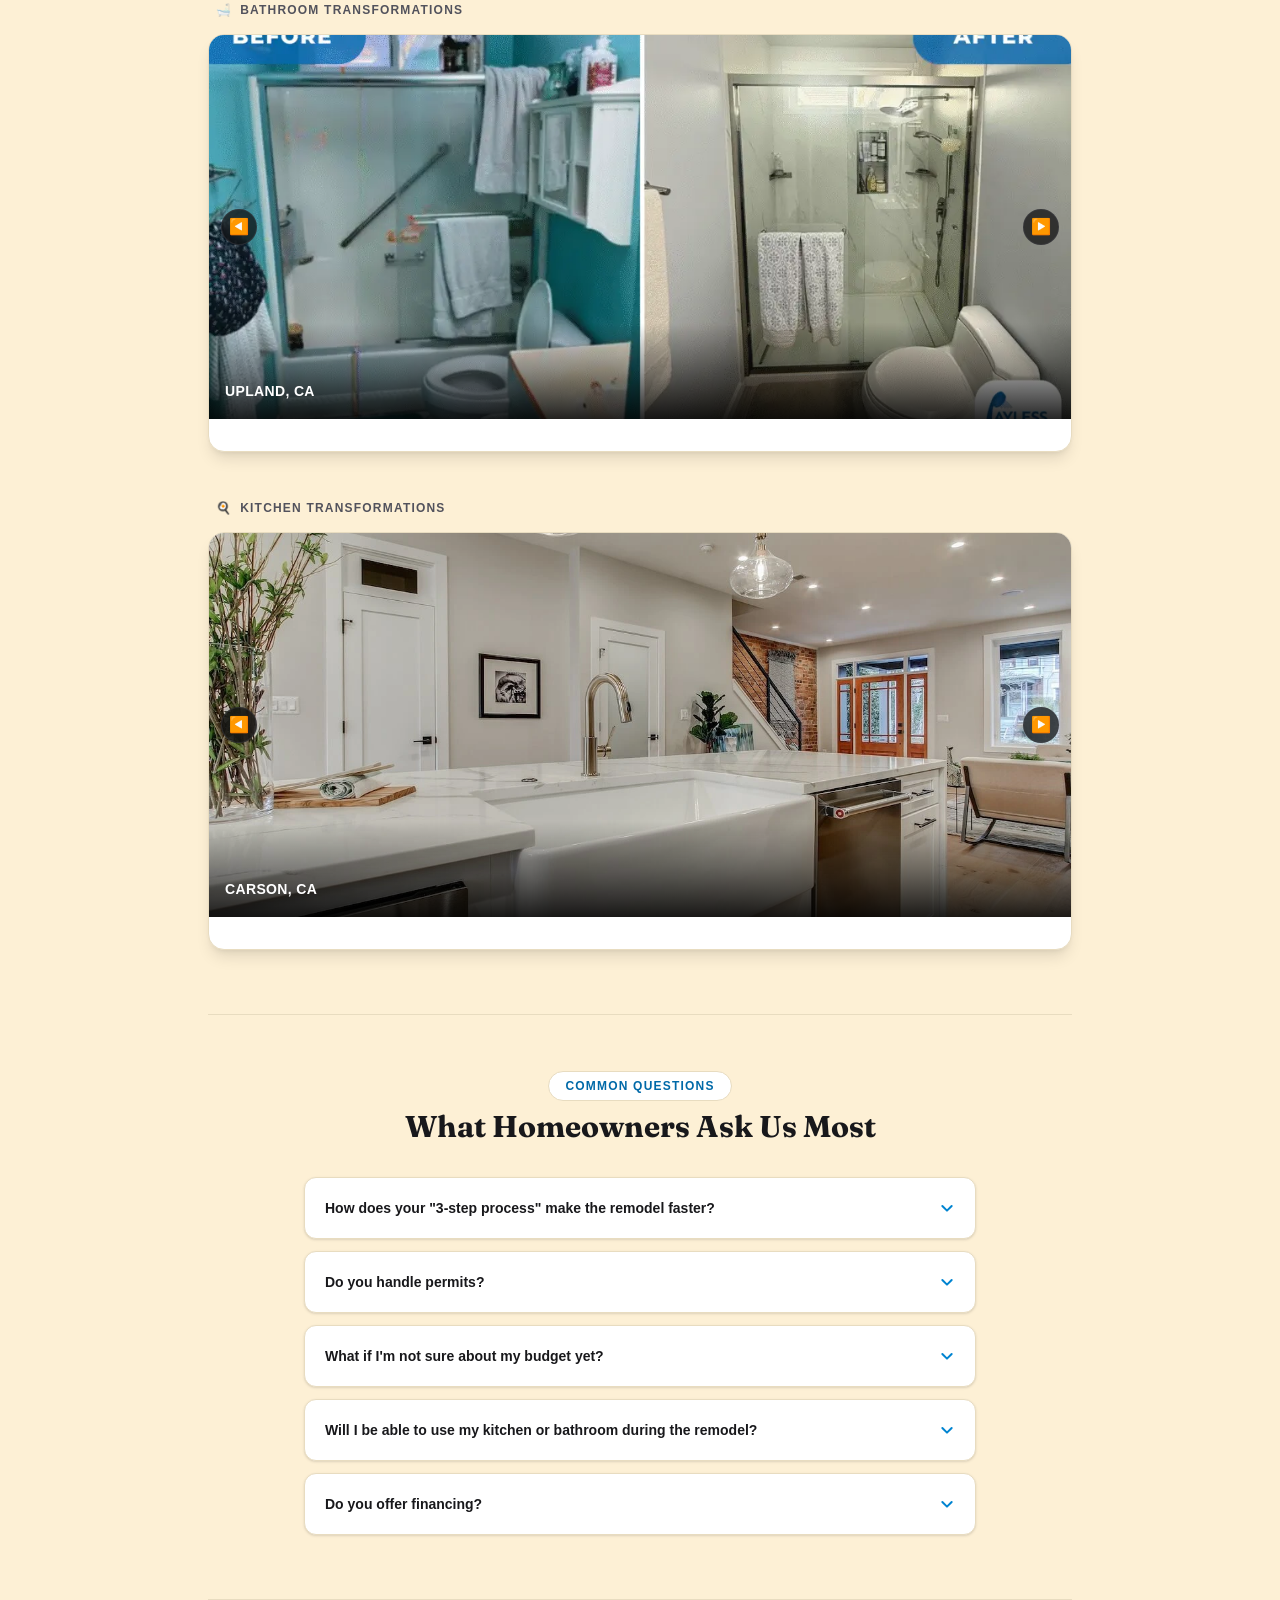
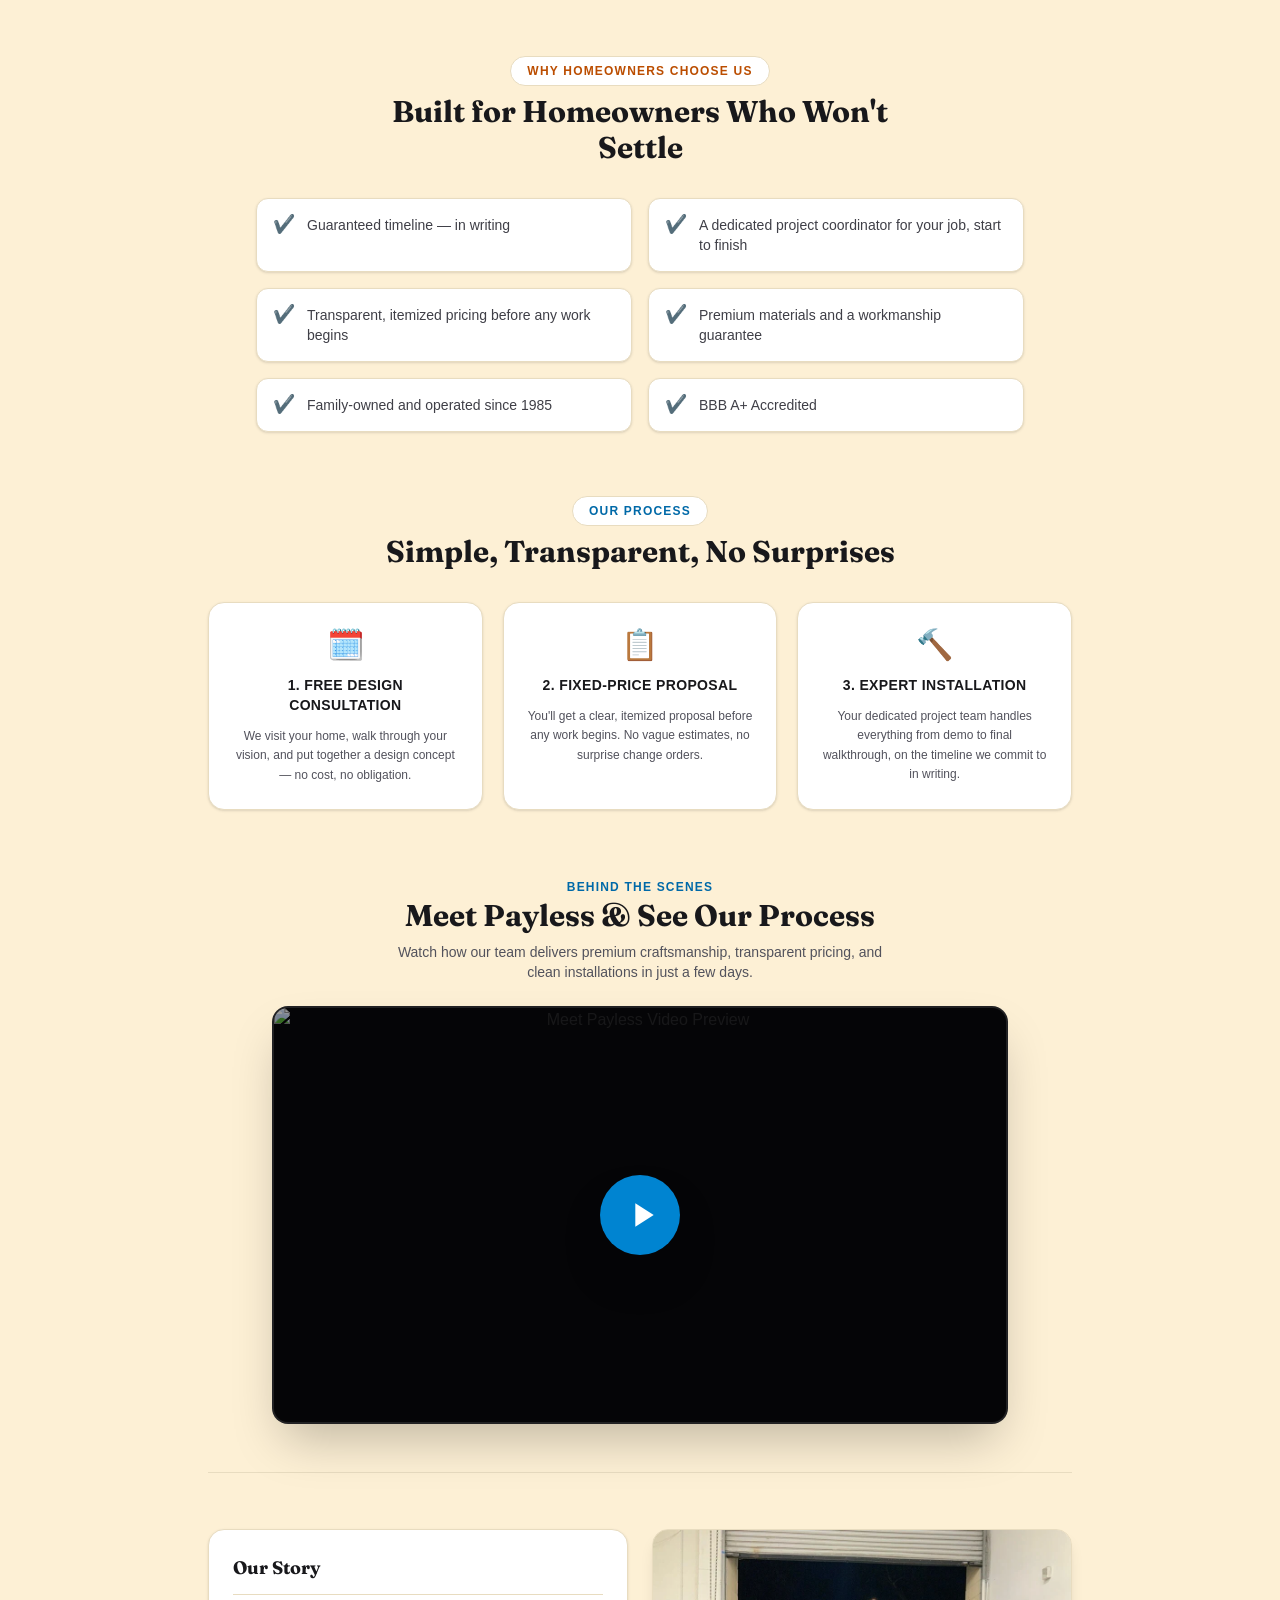
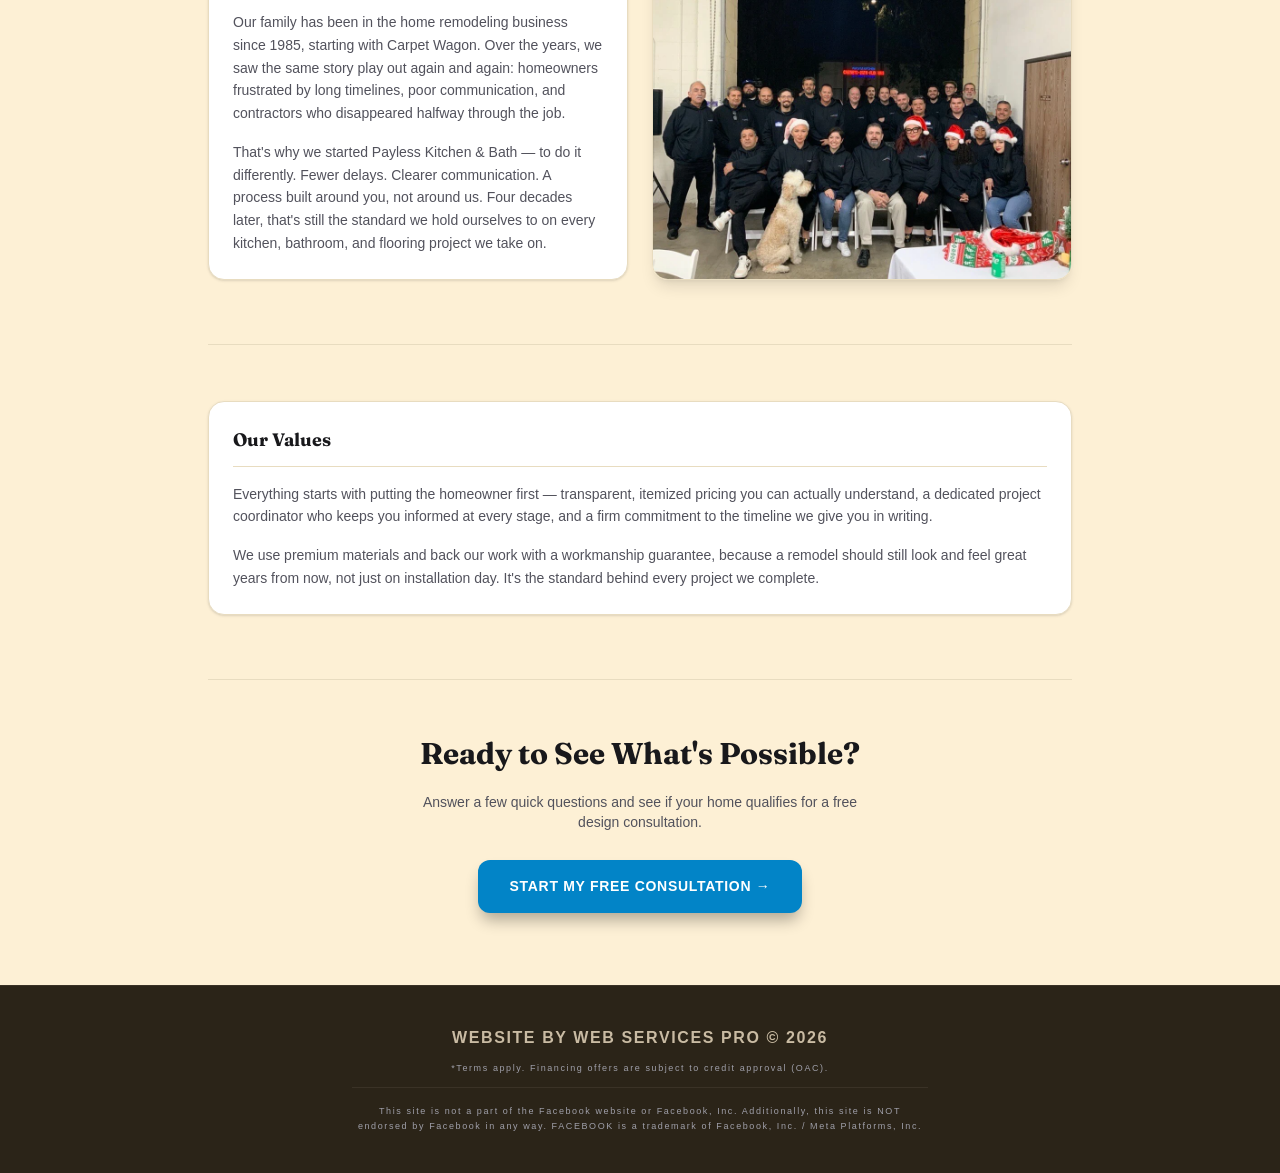
==== commit 68d75305: "Update paragraph text styling in index.html" ====
--- a/index.html
+++ b/index.html
@@ -91,7 +91,7 @@
       </h1>
 
       <!-- Compact Subtext -->
-      <p class="text-zinc-600 text-sm sm:text-base max-w-2xl mx-auto leading-relaxed font-medium">
+      <p class="text-zinc-700 text-base sm:text-lg max-w-2xl mx-auto leading-relaxed font-medium">
         Get the Dream Bathroom or Kitchen Your Home Deserves - Start With Booking a Free Design Consultation &amp; Quote Below.
       </p>
 
